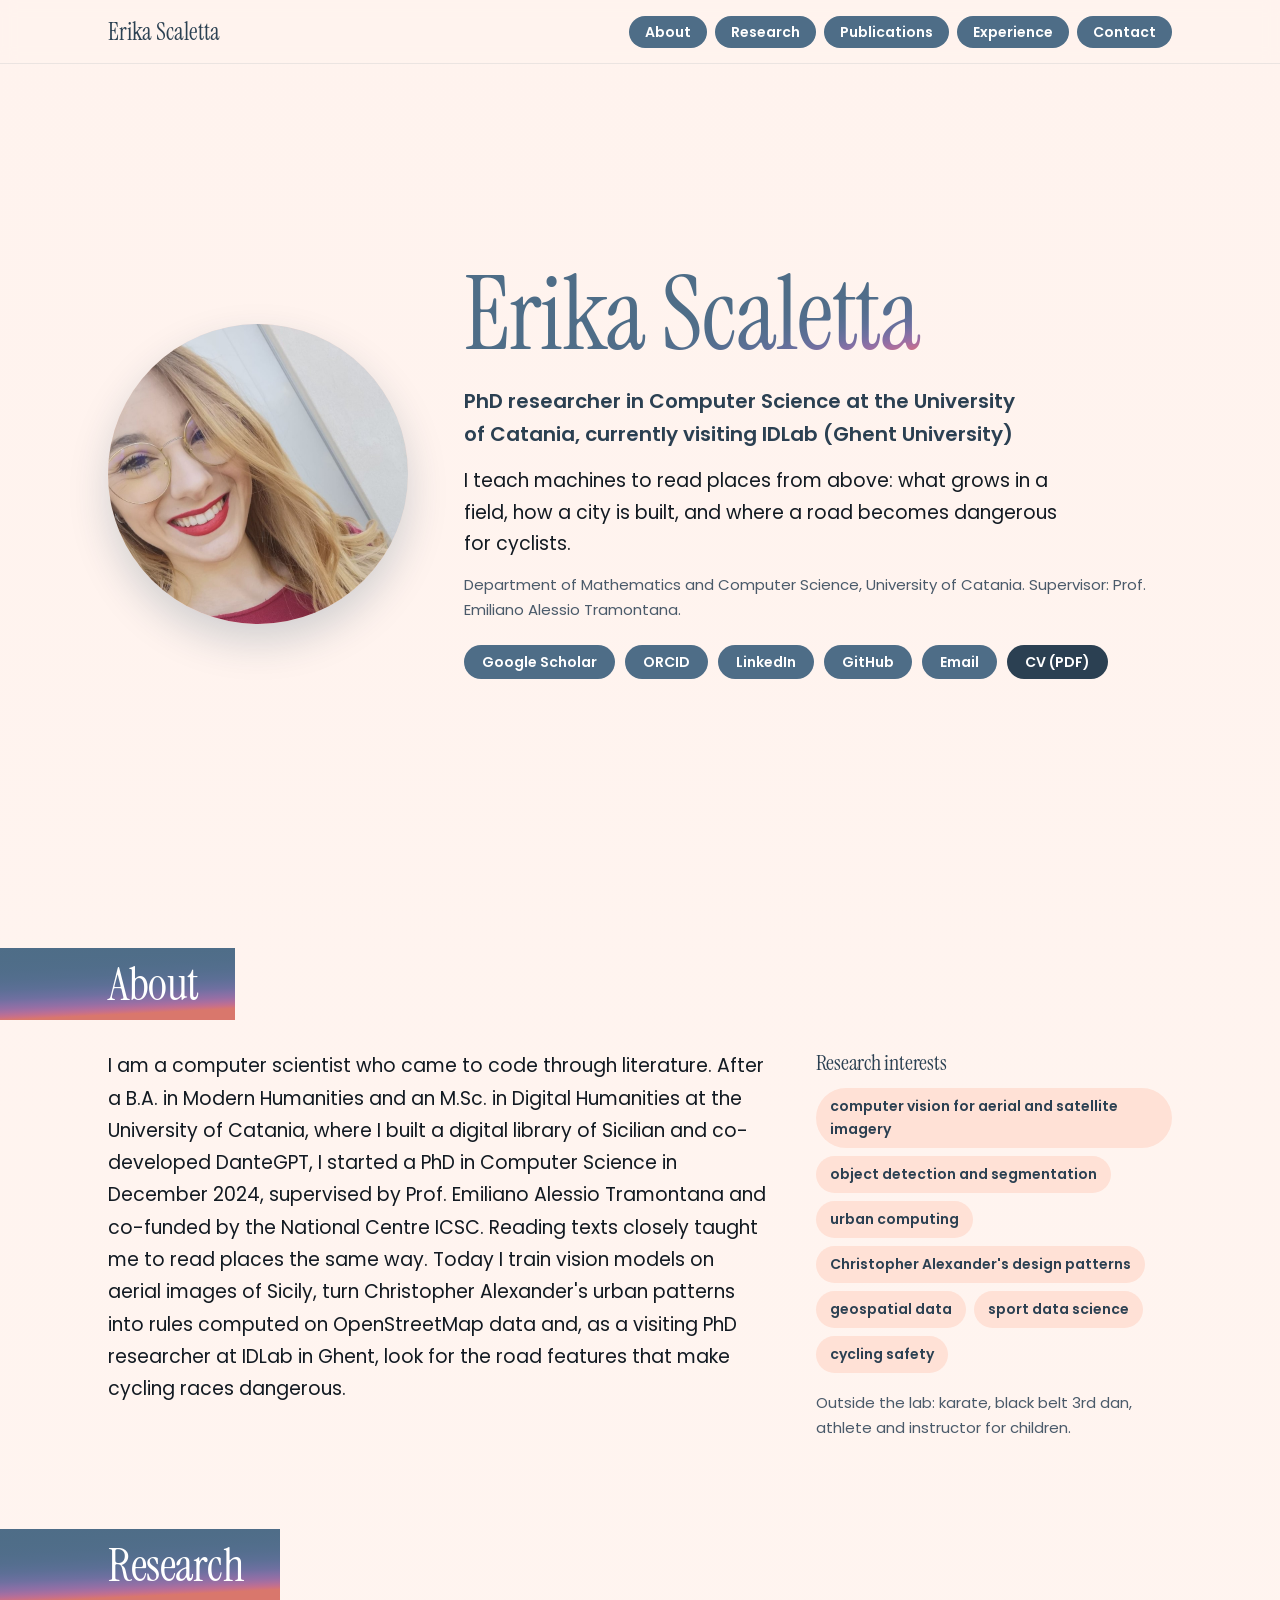
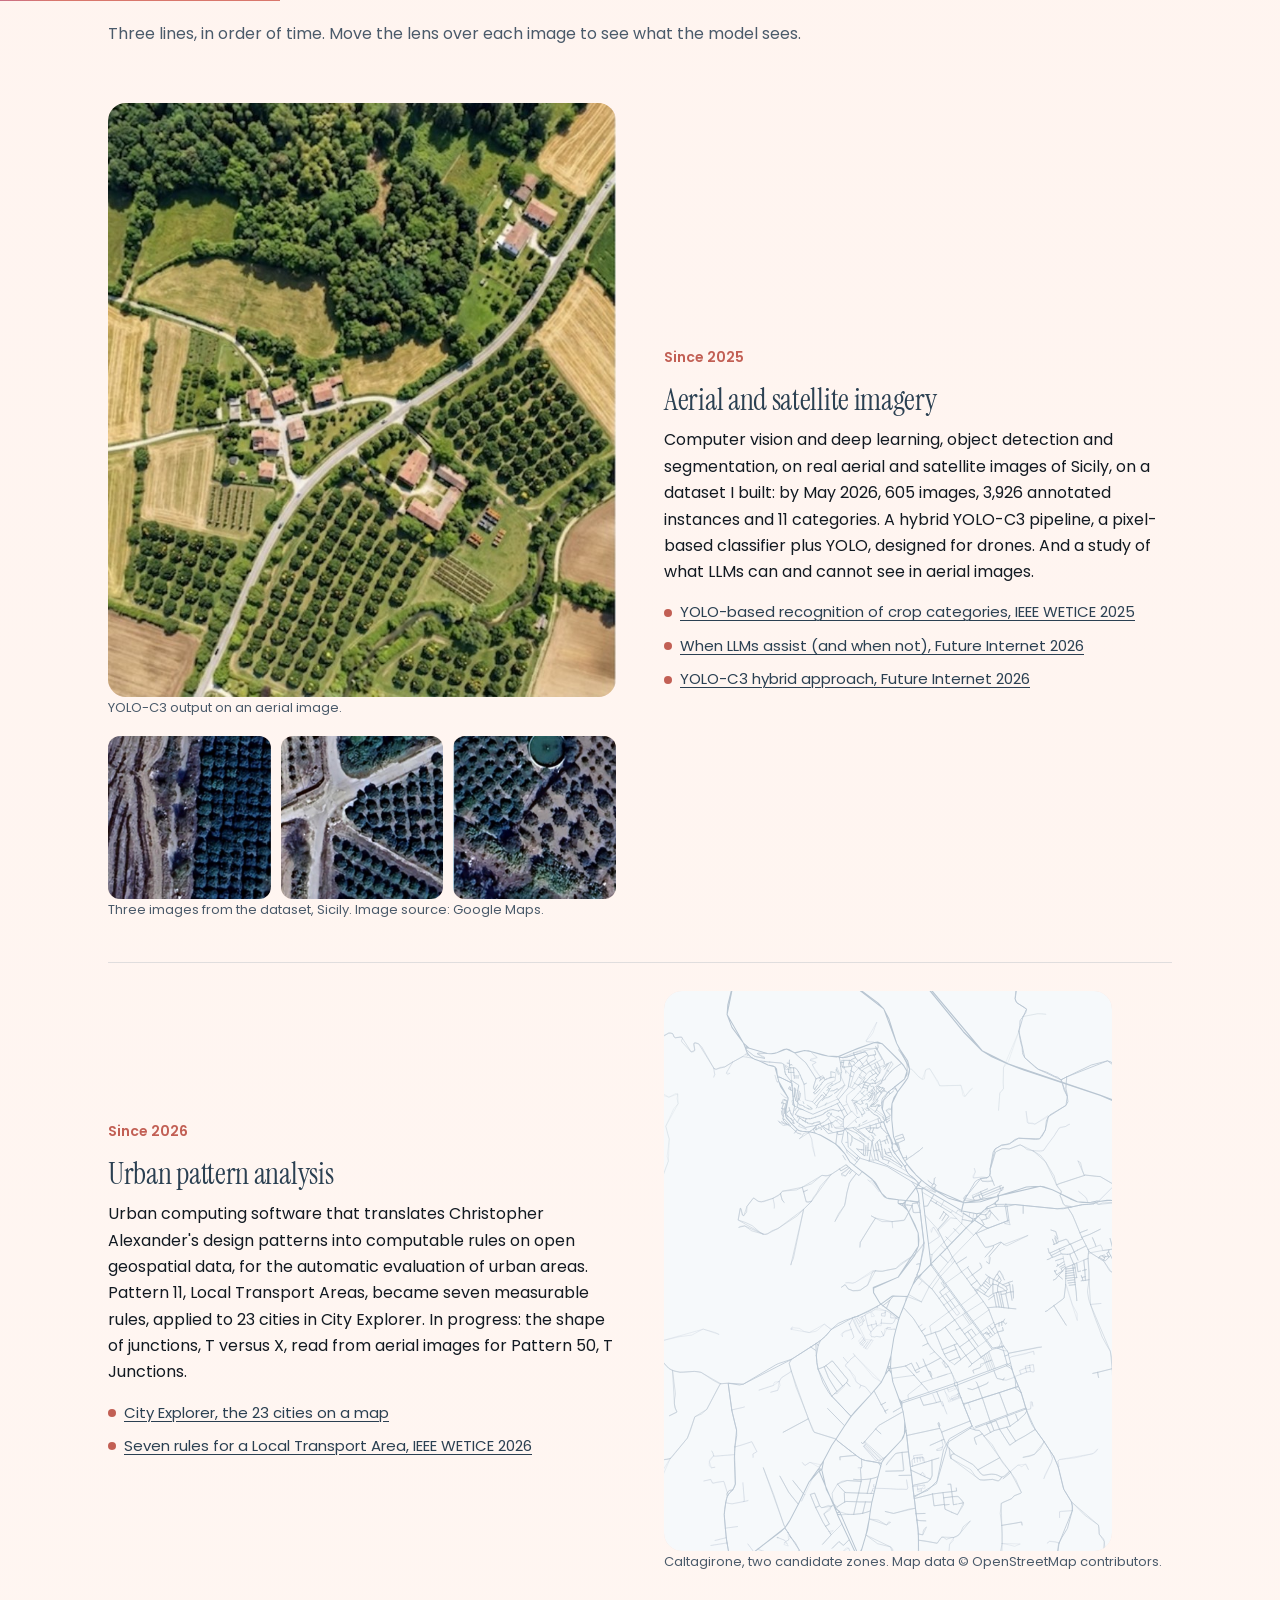
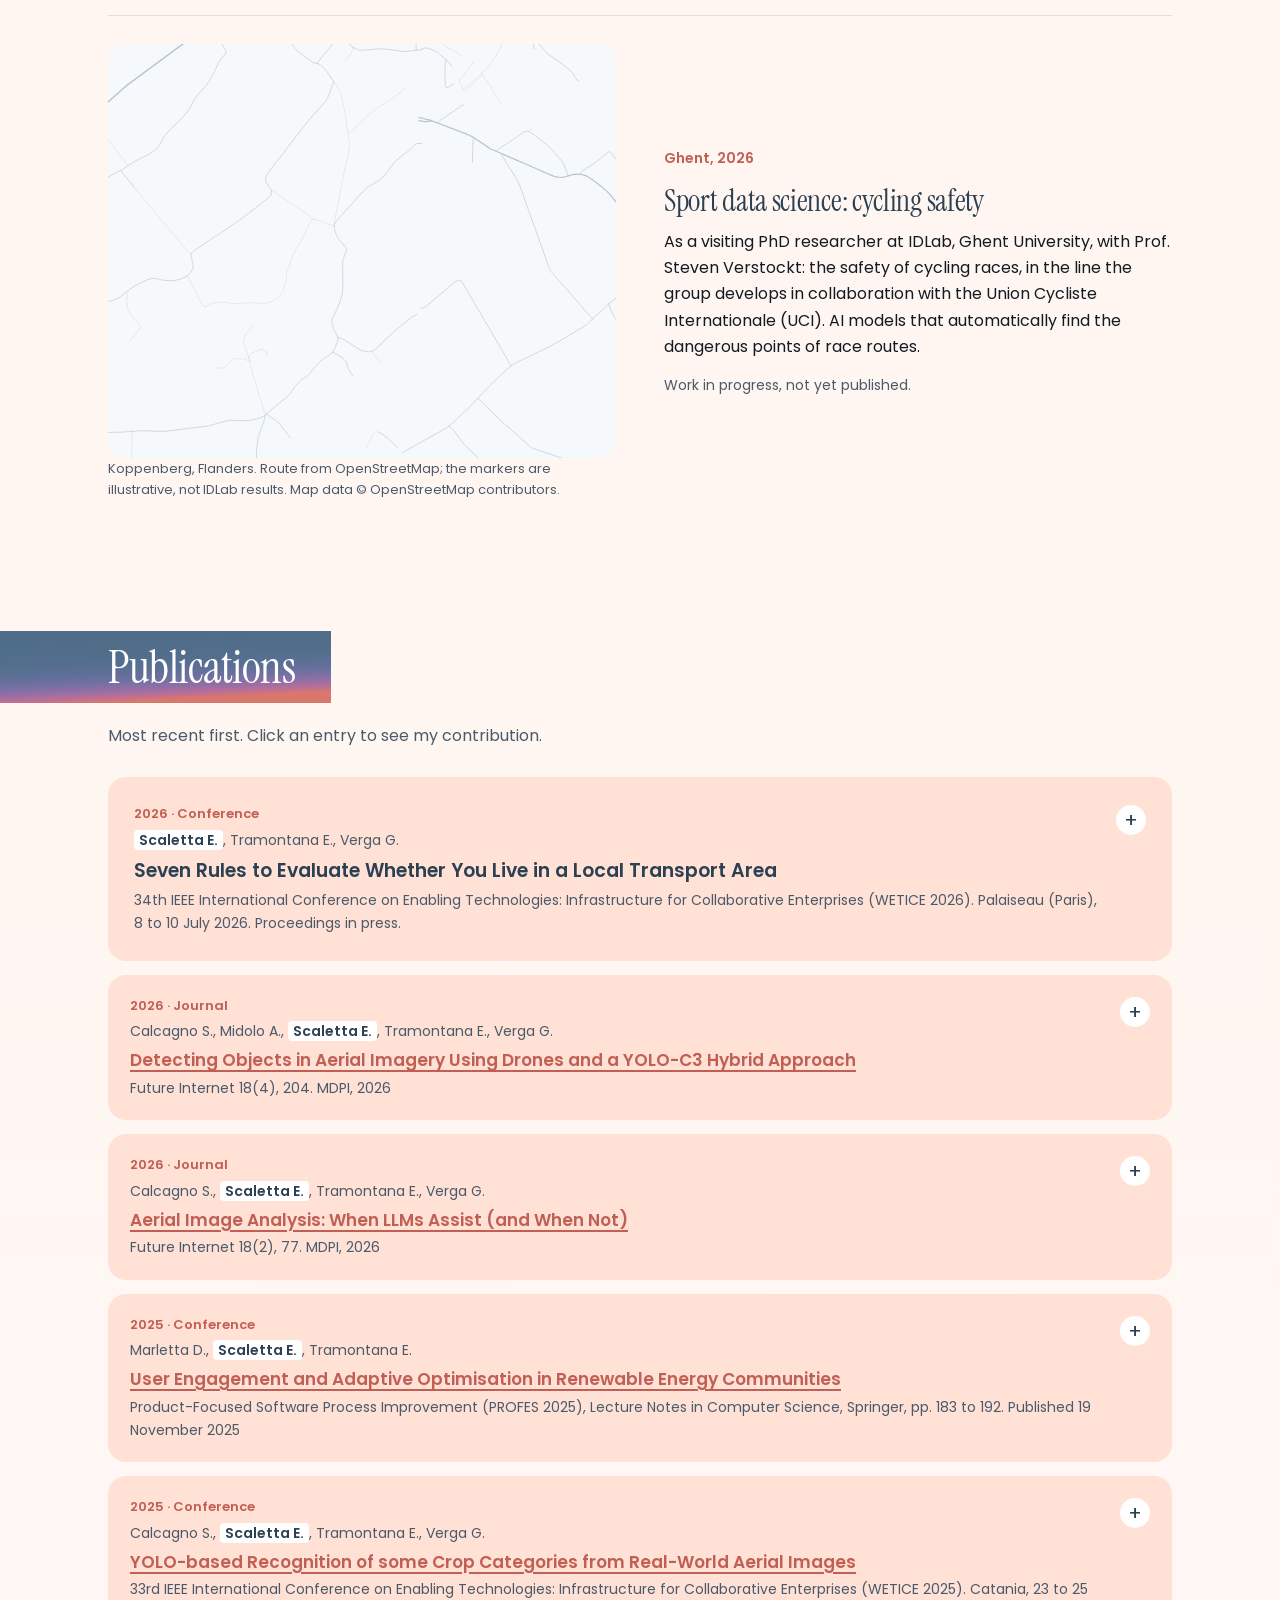
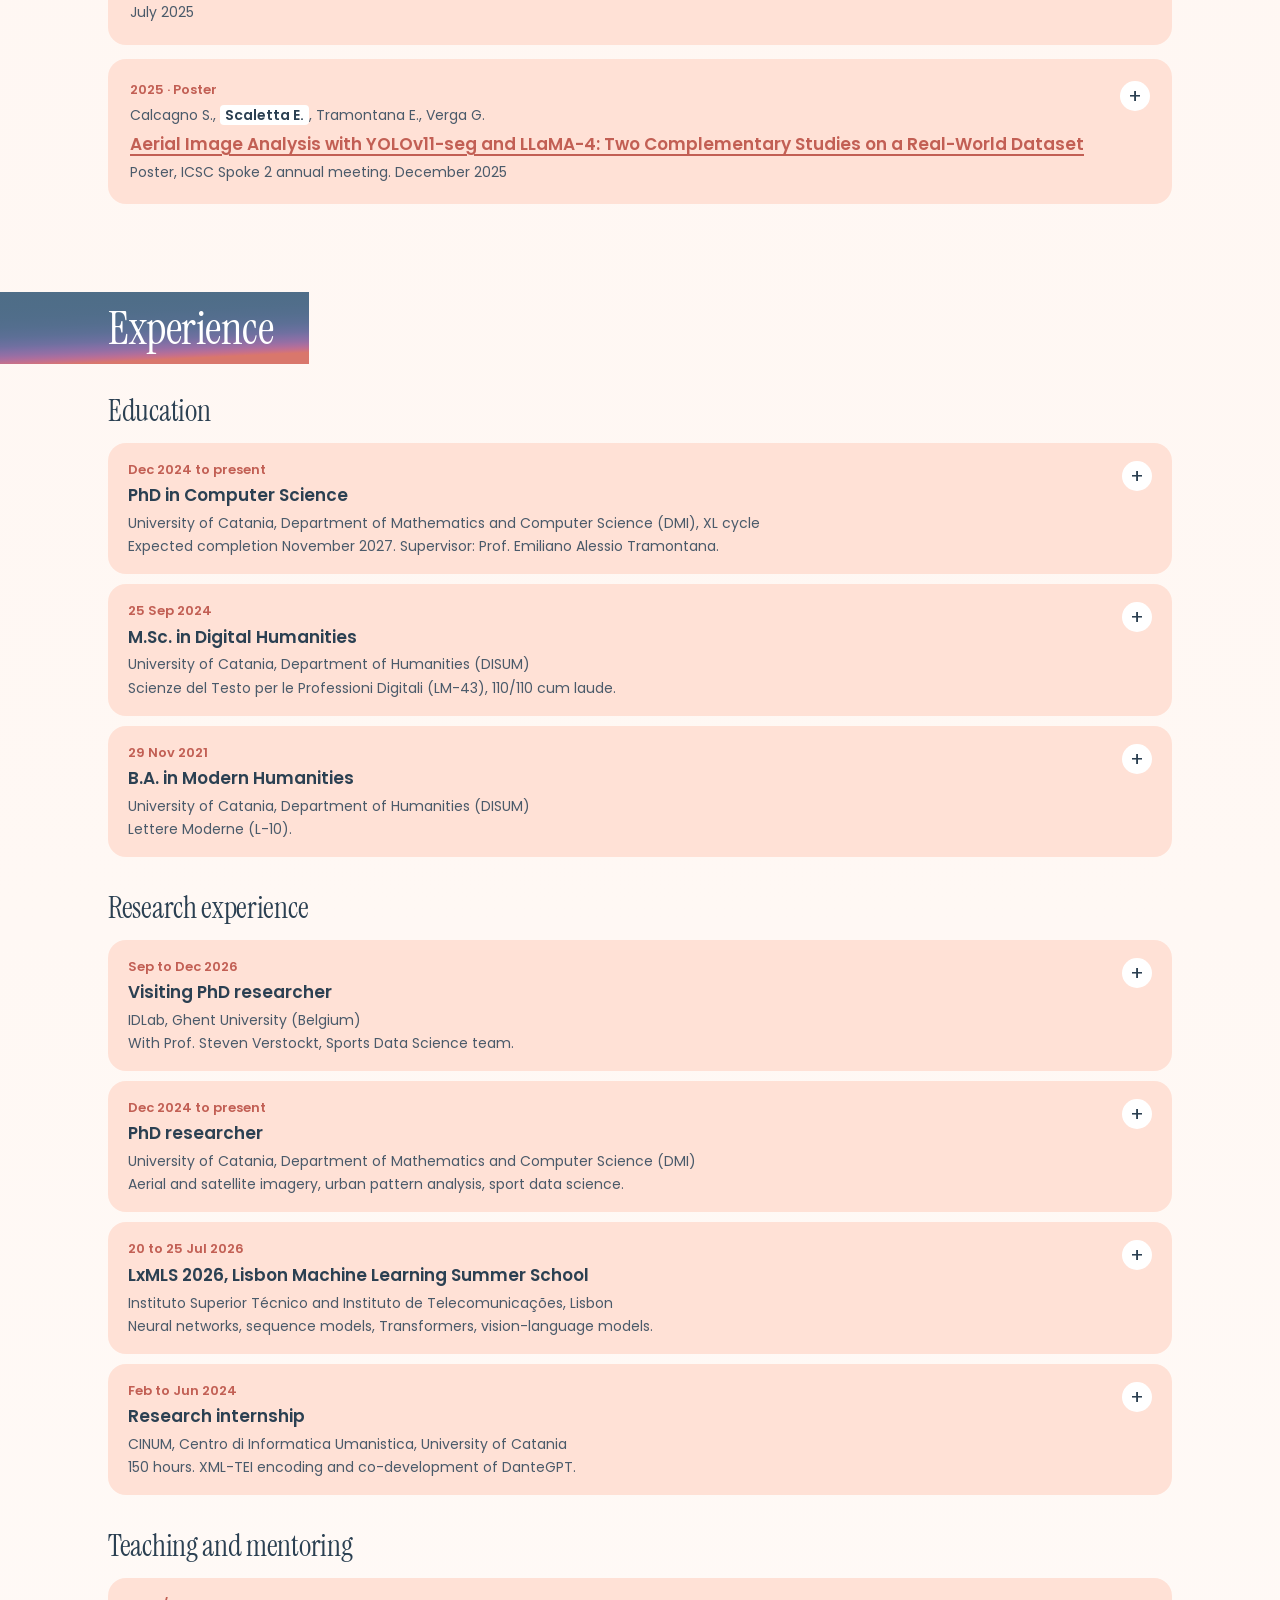
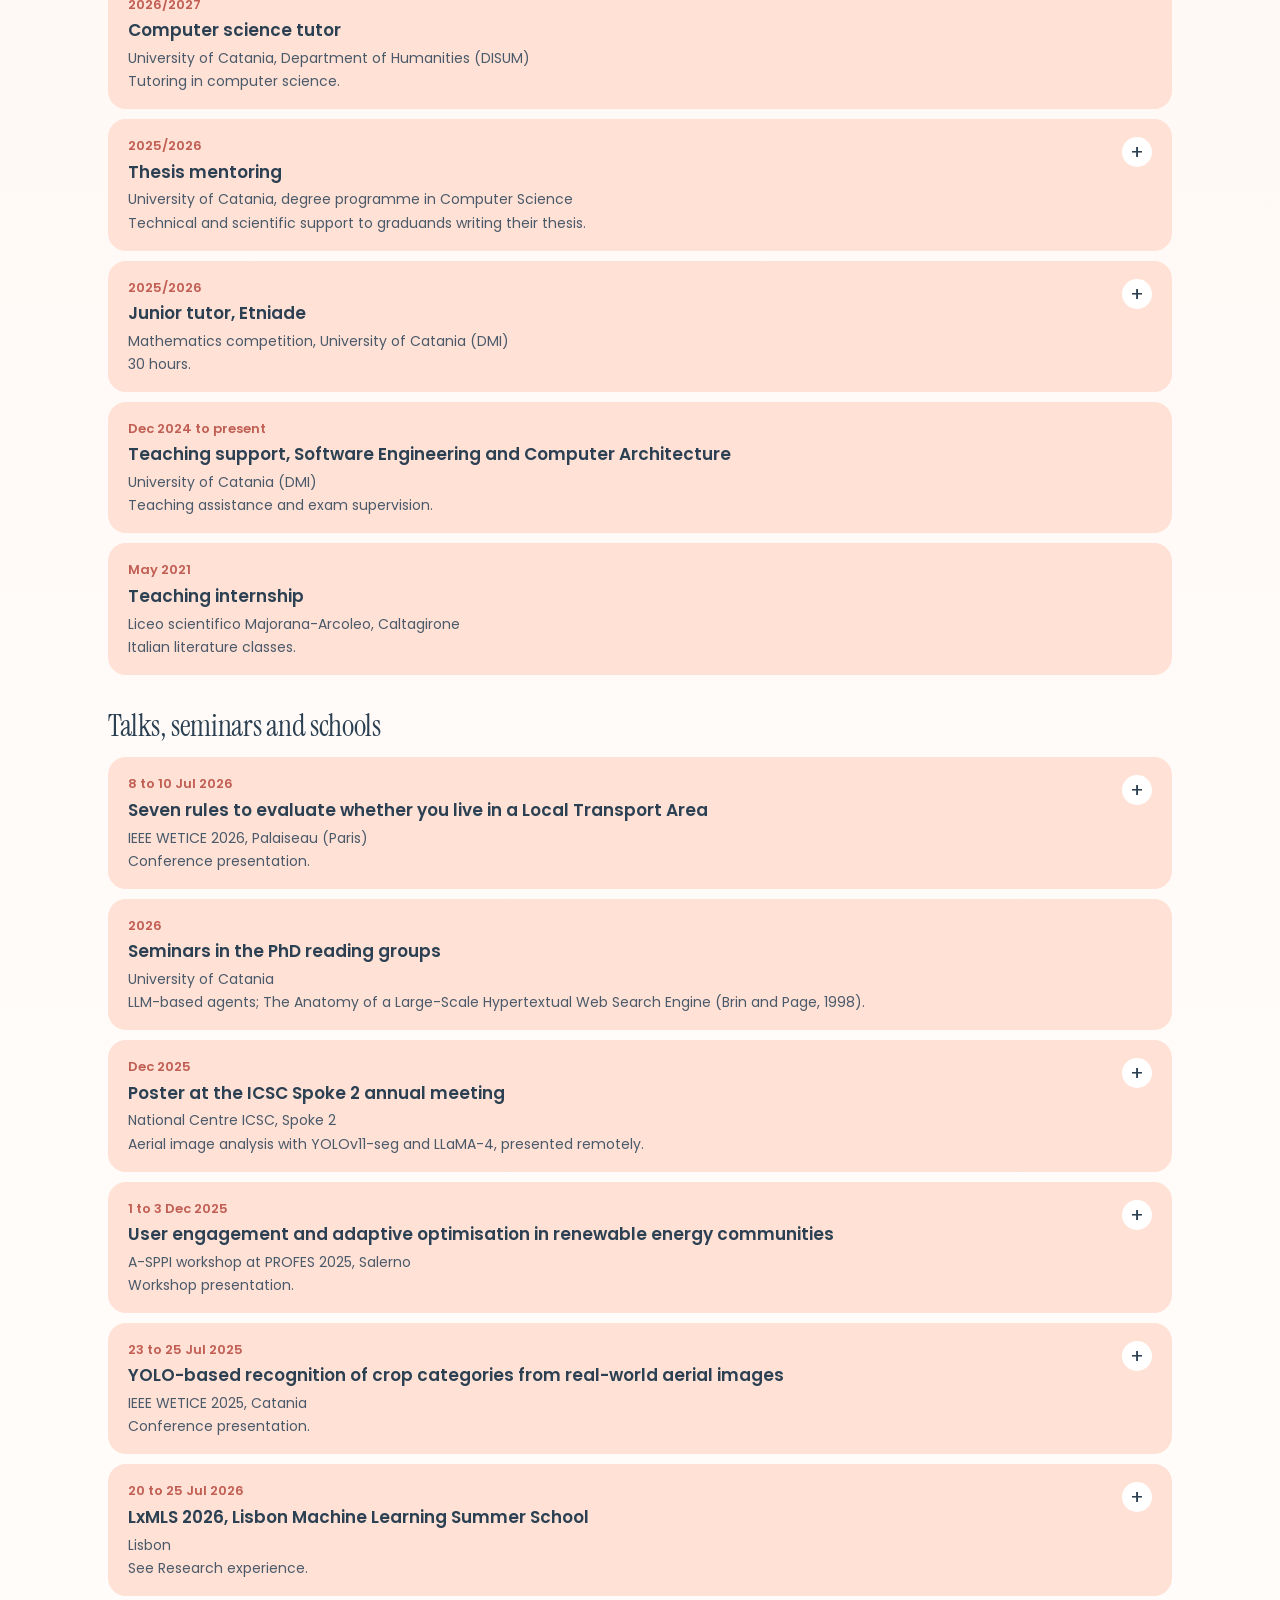
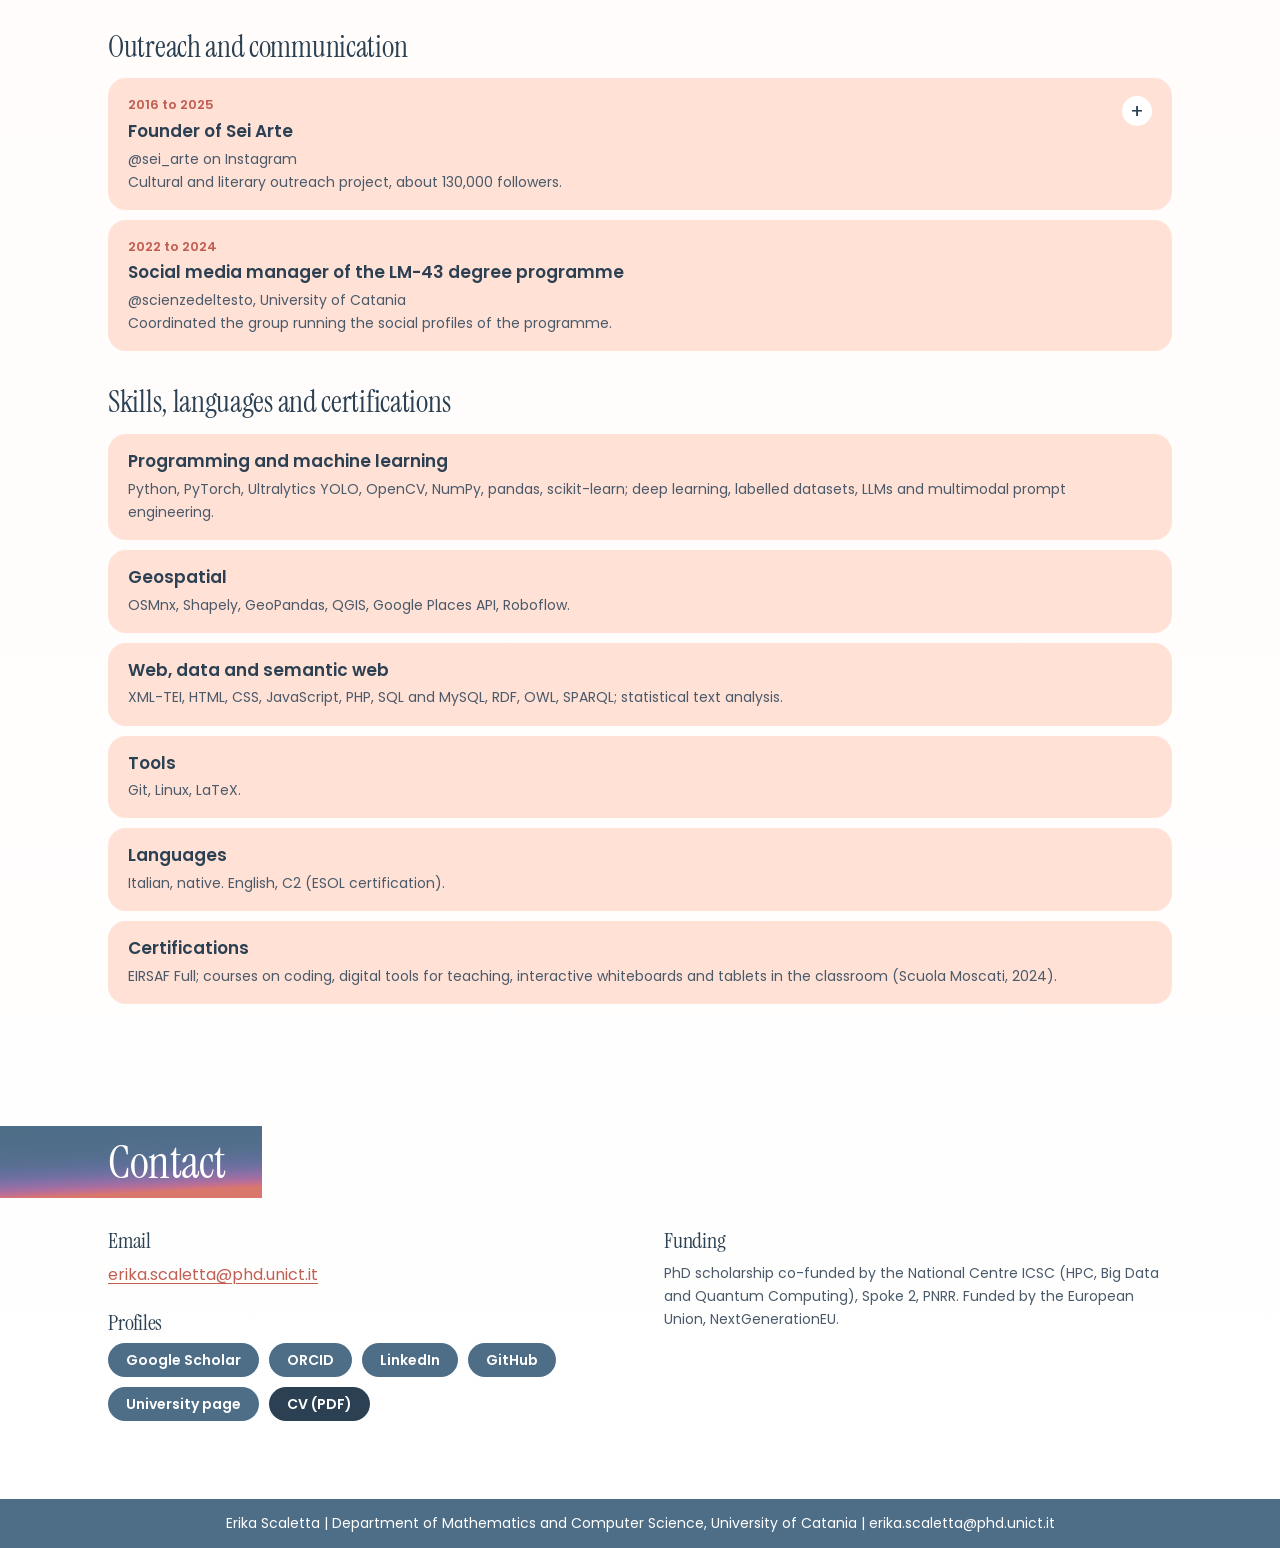
==== corallo.html @ 7a514bb5 "Three parallel versions: lupine and dynamic blue, steel and coral, mix index.html keeps the blue pal" ====
<!doctype html>
<html lang="en" class="theme-coral">
<head>
<meta charset="utf-8">
<meta name="viewport" content="width=device-width, initial-scale=1">
<title>Erika Scaletta (steel and coral)</title>
<meta name="robots" content="noindex">
<meta name="description" content="Erika Scaletta, PhD researcher in Computer Science at the University of Catania. Aerial imagery, urban pattern analysis and sport data science.">
<meta property="og:title" content="Erika Scaletta">
<meta property="og:description" content="PhD researcher in Computer Science. I teach machines to read places from above.">
<meta property="og:image" content="https://erikascalettaphd.github.io/assets/img/og.jpg">
<meta property="og:type" content="website">
<meta name="theme-color" content="#2C65B0">
<link rel="icon" href="data:image/svg+xml,%3Csvg xmlns='http://www.w3.org/2000/svg' viewBox='0 0 32 32'%3E%3Ccircle cx='16' cy='16' r='16' fill='%234F9FF5'/%3E%3Ctext x='16' y='22' text-anchor='middle' font-family='Georgia,serif' font-size='18' fill='white'%3EE%3C/text%3E%3C/svg%3E">
<link rel="preconnect" href="https://fonts.googleapis.com">
<link rel="preconnect" href="https://fonts.gstatic.com" crossorigin>
<link href="https://fonts.googleapis.com/css2?family=Instrument+Serif:ital@0;1&family=Poppins:wght@400;600&display=swap" rel="stylesheet">
<link rel="stylesheet" href="assets/css/site.css">
</head>
<body>

<a class="skip" href="#main">Skip to content</a>

<nav class="nav" aria-label="Main">
  <div class="nav-in">
    <a class="brand" href="#top">Erika Scaletta</a>
    <button class="nav-toggle" aria-expanded="false" aria-controls="nav-links" aria-label="Menu"><span></span><span></span></button>
    <ul class="nav-links" id="nav-links">
      <li><a class="pill" href="#about">About</a></li>
      <li><a class="pill" href="#research">Research</a></li>
      <li><a class="pill" href="#publications">Publications</a></li>
      <li><a class="pill" href="#experience">Experience</a></li>
      <li><a class="pill" href="#contact">Contact</a></li>
    </ul>
  </div>
</nav>

<header class="hero" id="top">
  <div class="wrap hero-grid">
    <figure class="photo"><img src="assets/img/erika.jpg" alt="Erika Scaletta" width="900" height="1199"></figure>
    <div class="hero-text">
      <h1 class="name" id="name" aria-label="Erika Scaletta">
        <svg class="name-svg" aria-hidden="true" focusable="false">
          <clipPath id="name-clip" clipPathUnits="userSpaceOnUse"><text id="name-text" x="0" y="0">Erika Scaletta</text></clipPath>
          <text id="name-measure" x="0" y="0" opacity="0">Erika Scaletta</text>
        </svg>
        <div class="name-fill"></div>
      </h1>
      <p class="role">PhD researcher in Computer Science at the University of Catania, currently visiting IDLab (Ghent University)</p>
      <p class="lede">I teach machines to read places from above: what grows in a field, how a city is built, and where a road becomes dangerous for cyclists.</p>
      <p class="affil">Department of Mathematics and Computer Science, University of Catania. Supervisor: Prof. Emiliano Alessio Tramontana.</p>
      <ul class="buttons">
        <li><a class="pill" href="https://scholar.google.com/citations?user=HHEmF8QAAAAJ">Google Scholar</a></li>
        <li><a class="pill" href="https://orcid.org/0009-0003-3692-6091">ORCID</a></li>
        <li><a class="pill" href="https://www.linkedin.com/in/erika-scaletta-21712b161/">LinkedIn</a></li>
        <li><a class="pill" href="https://github.com/erikascalettaphd">GitHub</a></li>
        <li><a class="pill" href="mailto:erika.scaletta@phd.unict.it">Email</a></li>
        <li><a class="pill pill-dark" href="cv/Erika-Scaletta-CV.pdf">CV (PDF)</a></li>
      </ul>
    </div>
  </div>
</header>

<main id="main">

<section class="section" id="about" aria-labelledby="about-title">
  <div class="wrap">
    <h2 class="band" id="about-title">About</h2>
    <div class="about-grid">
      <p class="bio">I am a computer scientist who came to code through literature. After a B.A. in Modern Humanities and an M.Sc. in Digital Humanities at the University of Catania, where I built a digital library of Sicilian and co-developed DanteGPT, I started a PhD in Computer Science in December 2024, supervised by Prof. Emiliano Alessio Tramontana and co-funded by the National Centre ICSC. Reading texts closely taught me to read places the same way. Today I train vision models on aerial images of Sicily, turn Christopher Alexander's urban patterns into rules computed on OpenStreetMap data and, as a visiting PhD researcher at IDLab in Ghent, look for the road features that make cycling races dangerous.</p>
      <div class="about-side">
        <h3>Research interests</h3>
        <ul class="tags">
          <li>computer vision for aerial and satellite imagery</li>
          <li>object detection and segmentation</li>
          <li>urban computing</li>
          <li>Christopher Alexander's design patterns</li>
          <li>geospatial data</li>
          <li>sport data science</li>
          <li>cycling safety</li>
        </ul>
        <p class="personal">Outside the lab: karate, black belt 3rd dan, athlete and instructor for children.</p>
      </div>
    </div>
  </div>
</section>

<section class="section" id="research" aria-labelledby="research-title">
  <div class="wrap">
    <h2 class="band" id="research-title">Research</h2>
    <p class="intro">Three lines, in order of time. Move the lens over each image to see what the model sees.</p>

    <article class="line">
      <div class="line-text">
        <p class="when">Since 2025</p>
        <h3>Aerial and satellite imagery</h3>
        <p>Computer vision and deep learning, object detection and segmentation, on real aerial and satellite images of Sicily, on a dataset I built: by May 2026, 605 images, 3,926 annotated instances and 11 categories. A hybrid YOLO-C3 pipeline, a pixel-based classifier plus YOLO, designed for drones. And a study of what LLMs can and cannot see in aerial images.</p>
        <ul class="papers">
          <li><a href="#pub-yolo2025">YOLO-based recognition of crop categories, IEEE WETICE 2025</a></li>
          <li><a href="#pub-llm2026">When LLMs assist (and when not), Future Internet 2026</a></li>
          <li><a href="#pub-yoloc3-2026">YOLO-C3 hybrid approach, Future Internet 2026</a></li>
        </ul>
      </div>
      <div class="line-fig">
        <div class="surface wide-aerial" tabindex="0" role="img" aria-label="Aerial image of a Sicilian countryside. Under the lens, the YOLO-C3 segmentation: roads in magenta, citrus groves in yellow, houses in blue, fields in orange." data-label="roads · citrus groves · houses · fields">
          <img class="layer base" src="assets/img/sicily-orig.jpg" alt="" width="690" height="806">
          <img class="layer reveal" src="assets/img/sicily-seg.jpg" alt="" width="690" height="806">
          <div class="ring"><span class="tag">roads · citrus groves · houses · fields</span></div>
        </div>
        <p class="caption">YOLO-C3 output on an aerial image.</p>
        <div class="trio">
          <div class="surface square" tabindex="0" role="img" aria-label="Aerial image of a field edge and an orchard in Sicily. Under the lens, the instance outlines predicted by YOLO." data-label="YOLO masks">
            <img class="layer base" src="assets/img/pair1-orig.jpg" alt="" width="475" height="473" loading="lazy">
            <img class="layer reveal" src="assets/img/pair1-seg.jpg" alt="" width="475" height="473" loading="lazy">
            <div class="ring"><span class="tag">YOLO masks</span></div>
          </div>
          <div class="surface square" tabindex="0" role="img" aria-label="Aerial image of orchards and a dirt road in Sicily. Under the lens, the instance outlines predicted by YOLO." data-label="YOLO masks">
            <img class="layer base" src="assets/img/pair2-orig.jpg" alt="" width="476" height="473" loading="lazy">
            <img class="layer reveal" src="assets/img/pair2-seg.jpg" alt="" width="476" height="473" loading="lazy">
            <div class="ring"><span class="tag">YOLO masks</span></div>
          </div>
          <div class="surface square" tabindex="0" role="img" aria-label="Aerial image of an orchard with a water tank in Sicily. Under the lens, the instance outlines predicted by YOLO." data-label="YOLO masks">
            <img class="layer base" src="assets/img/pair3-orig.jpg" alt="" width="475" height="473" loading="lazy">
            <img class="layer reveal" src="assets/img/pair3-seg.jpg" alt="" width="475" height="473" loading="lazy">
            <div class="ring"><span class="tag">YOLO masks</span></div>
          </div>
        </div>
        <p class="caption">Three images from the dataset, Sicily. Image source: Google Maps.</p>
      </div>
    </article>

    <article class="line">
      <div class="line-text">
        <p class="when">Since 2026</p>
        <h3>Urban pattern analysis</h3>
        <p>Urban computing software that translates Christopher Alexander's design patterns into computable rules on open geospatial data, for the automatic evaluation of urban areas. Pattern 11, Local Transport Areas, became seven measurable rules, applied to 23 cities in City Explorer. In progress: the shape of junctions, T versus X, read from aerial images for Pattern 50, T Junctions.</p>
        <ul class="papers">
          <li><a href="https://erikascalettaphd.github.io/design_pattern_map/">City Explorer, the 23 cities on a map</a></li>
          <li><a href="#pub-lta2026">Seven rules for a Local Transport Area, IEEE WETICE 2026</a></li>
        </ul>
      </div>
      <div class="line-fig">
        <div class="surface map tall" data-map="rules" tabindex="0" role="img" aria-label="Street map of Caltagirone. Under the lens, the two candidate Local Transport Areas and the seven rules each one passes or fails." data-label="Local Transport Areas">
          <img class="layer base" src="assets/img/caltagirone-roads.svg" alt="" width="800" height="1155">
          <svg class="layer reveal ov" viewBox="0 0 800 1155" preserveAspectRatio="xMidYMid slice" aria-hidden="true"></svg>
          <div class="ring"><span class="tag">Local Transport Areas</span></div>
        </div>
        <p class="caption">Caltagirone, two candidate zones. Map data © OpenStreetMap contributors.</p>
      </div>
    </article>

    <article class="line">
      <div class="line-text">
        <p class="when">Ghent, 2026</p>
        <h3>Sport data science: cycling safety</h3>
        <p>As a visiting PhD researcher at IDLab, Ghent University, with Prof. Steven Verstockt: the safety of cycling races, in the line the group develops in collaboration with the Union Cycliste Internationale (UCI). AI models that automatically find the dangerous points of race routes.</p>
        <p class="wip">Work in progress, not yet published.</p>
      </div>
      <div class="line-fig">
        <div class="surface route wide" data-route="markers" tabindex="0" role="img" aria-label="Road map around the Koppenberg climb in Flanders. Under the lens, the race route and illustrative critical points." data-label="race route · critical points">
          <img class="layer base" src="assets/img/flanders-roads.svg" alt="" width="800" height="652">
          <svg class="layer reveal ov" viewBox="0 0 800 652" preserveAspectRatio="xMidYMid slice" aria-hidden="true"></svg>
          <div class="ring"><span class="tag">race route · critical points</span></div>
        </div>
        <p class="caption">Koppenberg, Flanders. Route from OpenStreetMap; the markers are illustrative, not IDLab results. Map data © OpenStreetMap contributors.</p>
      </div>
    </article>
  </div>
</section>

<section class="section" id="publications" aria-labelledby="pub-title">
  <div class="wrap">
    <h2 class="band" id="pub-title">Publications</h2>
    <p class="intro">Most recent first. Click an entry to see my contribution.</p>
    <ol class="cards" id="pub-list"></ol>
  </div>
</section>

<section class="section" id="experience" aria-labelledby="exp-title">
  <div class="wrap">
    <h2 class="band" id="exp-title">Experience</h2>
    <div id="exp-list"></div>
  </div>
</section>

</main>

<section class="section" id="contact" aria-labelledby="contact-title">
  <div class="wrap">
    <h2 class="band" id="contact-title">Contact</h2>
    <div class="contact-grid">
      <div>
        <h3>Email</h3>
        <p><a href="mailto:erika.scaletta@phd.unict.it">erika.scaletta@phd.unict.it</a></p>
        <h3>Profiles</h3>
        <ul class="buttons">
          <li><a class="pill" href="https://scholar.google.com/citations?user=HHEmF8QAAAAJ">Google Scholar</a></li>
          <li><a class="pill" href="https://orcid.org/0009-0003-3692-6091">ORCID</a></li>
          <li><a class="pill" href="https://www.linkedin.com/in/erika-scaletta-21712b161/">LinkedIn</a></li>
          <li><a class="pill" href="https://github.com/erikascalettaphd">GitHub</a></li>
          <li><a class="pill" href="https://web.dmi.unict.it/dottorandi/erika.scaletta">University page</a></li>
          <li><a class="pill pill-dark" href="cv/Erika-Scaletta-CV.pdf">CV (PDF)</a></li>
        </ul>
      </div>
      <div class="small">
        <h3>Funding</h3>
        <p>PhD scholarship co-funded by the National Centre ICSC (HPC, Big Data and Quantum Computing), Spoke 2, PNRR. Funded by the European Union, NextGenerationEU.</p>
      </div>
    </div>
  </div>
</section>

<footer class="bar">Erika Scaletta | Department of Mathematics and Computer Science, University of Catania | erika.scaletta@phd.unict.it</footer>

<script src="assets/data/caltagirone-lta.js"></script>
<script src="assets/data/flanders-route.js"></script>
<script src="assets/data/publications.js"></script>
<script src="assets/data/experience.js"></script>
<script src="assets/js/site.js"></script>
</body>
</html>
---- assets/css/site.css ----
/* Erika Scaletta, personal site. The slides translated into a web page:
   Instrument Serif for titles and the name, Poppins for everything else; the exact colours of the slides. */

:root{
  --bg:#EBF5FE;
  --night:#063050;
  --band:#2C65B0;
  --band-2:#2B59C3;
  --sky:#4F9FF5;
  --box:#D2E4F7;
  --ink:#121a22;
  --muted:#4a5a6a;
  --white:#ffffff;
  --lens:170px;
  --nav-h:64px;
  --ease:cubic-bezier(.2,.7,.2,1);
  /* the gradient of the name and of the navigation pills: the transition point moves while scrolling */
  --p:84%;
  --g-dark:#4E5F96;
  --g-light:#2E8BD1;
  --nav-bg:rgba(235,245,254,.9);
  --shadow:rgba(44,101,176,.28);
  --shadow-soft:rgba(44,101,176,.16);
  --bg-mid:#F3F9FE;
  --grad:linear-gradient(to right bottom,var(--g-dark) 0%,var(--p),var(--g-light) 92%,var(--g-light) 100%);
  --grad:linear-gradient(to right bottom in oklch,var(--g-dark) 0%,var(--p),var(--g-light) 92%,var(--g-light) 100%);
}
*{box-sizing:border-box}
html{scroll-behavior:smooth;scroll-padding-top:calc(var(--nav-h) + 16px);background:#fff}
body{margin:0;min-height:100vh;background:linear-gradient(180deg,var(--bg) 0%,var(--bg-mid) 60%,#FFFFFF 100%);color:var(--ink);font-family:"Poppins",system-ui,sans-serif;font-weight:400;font-size:16px;line-height:1.65;overflow-x:hidden;-webkit-font-smoothing:antialiased}
img{max-width:100%}
a{color:var(--band-2);text-decoration:underline;text-decoration-thickness:1px;text-underline-offset:3px;transition:color .15s,text-decoration-thickness .15s}
a:hover{color:var(--night);text-decoration-thickness:2px}
:focus-visible{outline:3px solid var(--night);outline-offset:3px;border-radius:4px}
.wrap{max-width:1120px;margin:0 auto;padding:0 28px}
.small{font-size:14px;color:var(--muted)}
.skip{position:absolute;left:-999px;top:8px;background:var(--night);color:#fff;padding:8px 14px;font-weight:600;z-index:100;border-radius:999px}
.skip:focus{left:12px}

h1,h2,h3{font-family:"Instrument Serif",Georgia,serif;font-weight:400;letter-spacing:-.01em;margin:0}
h2{font-size:clamp(34px,4.2vw,46px);line-height:1.05}
h3{font-size:clamp(24px,2.6vw,30px);line-height:1.15;color:var(--night);margin:0 0 10px}
p{margin:0 0 12px}

/* ---- the pill of the slide titles ---- */
.pill{display:inline-flex;align-items:center;background:var(--sky);color:#fff;font-weight:600;font-size:14px;line-height:1;padding:10px 18px;border-radius:999px;text-decoration:none;border:0;font-family:inherit;cursor:pointer;transition:background .15s,transform .15s var(--ease),box-shadow .15s}
.pill:hover,.pill:focus-visible{background:var(--band);color:#fff;transform:translateY(-2px);box-shadow:0 6px 16px var(--shadow)}
.pill.is-on{background:var(--band-2)}
.pill-dark{background:var(--night)}
.pill-dark:hover,.pill-dark:focus-visible{background:var(--band-2)}

/* ---- the blue band of the slides: section headings ---- */
.band{position:relative;display:inline-block;color:#fff;padding:12px 36px 12px 0;margin:0 0 30px;z-index:0}
.band::before{content:"";position:absolute;top:0;bottom:0;right:0;left:-100vw;background:var(--grad);z-index:-1}

/* ---- navigation ---- */
.nav{position:fixed;top:0;left:0;right:0;height:var(--nav-h);z-index:80;background:var(--nav-bg);backdrop-filter:blur(8px);-webkit-backdrop-filter:blur(8px);border-bottom:1px solid rgba(6,48,80,.08)}
.nav-in{max-width:1120px;margin:0 auto;padding:0 28px;height:100%;display:flex;align-items:center;justify-content:space-between;gap:20px}
.brand{font-family:"Instrument Serif",Georgia,serif;font-size:24px;color:var(--night);text-decoration:none}
.brand:hover{color:var(--band-2)}
.nav-links{list-style:none;margin:0;padding:0;display:flex;align-items:center;gap:8px}
.nav-links .pill{padding:9px 16px}
.nav-links .pill.current{background:var(--band-2)}
.nav-toggle{display:none;width:44px;height:44px;border:0;background:transparent;border-radius:999px;position:relative;cursor:pointer}
.nav-toggle span{position:absolute;left:12px;right:12px;height:2px;background:var(--night);transition:transform .2s,top .2s}
.nav-toggle span:first-child{top:17px}.nav-toggle span:last-child{top:25px}
.nav-toggle[aria-expanded="true"] span:first-child{top:21px;transform:rotate(45deg)}
.nav-toggle[aria-expanded="true"] span:last-child{top:21px;transform:rotate(-45deg)}

/* ---- opening ---- */
.hero{min-height:100vh;display:flex;align-items:center;padding:calc(var(--nav-h) + 24px) 0 40px}
.hero-grid{display:grid;grid-template-columns:300px 1fr;gap:56px;align-items:center;width:100%}
.photo{margin:0;width:300px;height:300px;border-radius:50%;overflow:hidden;background:var(--box);box-shadow:0 18px 40px rgba(6,48,80,.18)}
.photo img{width:100%;height:100%;object-fit:cover;object-position:35% 22%;display:block}
h1{font-size:clamp(54px,8vw,104px);line-height:.95;margin:0 0 18px}
.name{position:relative;display:block;font-family:"Instrument Serif",Georgia,serif;font-weight:400;letter-spacing:-.01em;height:1em;width:100%}
.name-svg{position:absolute;left:0;top:0;width:0;height:0;overflow:visible;font:inherit}
.name-svg text{font-family:"Instrument Serif",Georgia,serif;font-weight:400;letter-spacing:-.01em}
.name-fill{position:absolute;left:0;top:0;width:100%;height:100%;clip-path:url(#name-clip);background:var(--grad)}
.role{font-size:clamp(17px,1.6vw,20px);font-weight:600;color:var(--night);margin:0 0 14px;max-width:44ch}
.lede{font-size:clamp(17px,1.5vw,19px);color:var(--ink);max-width:52ch;margin:0 0 14px}
.affil{font-size:15px;color:var(--muted);margin:0 0 22px}
.buttons{display:flex;flex-wrap:wrap;gap:10px;margin:0;padding:0;list-style:none}

/* ---- sections ---- */
.section{padding:48px 0 40px}
.intro{color:var(--muted);margin:-10px 0 28px}

/* about */
.about-grid{display:grid;grid-template-columns:1.3fr .7fr;gap:48px;align-items:start}
.bio{font-size:clamp(17px,1.5vw,19px);line-height:1.7;margin:0}
.about-side h3{font-size:22px;margin-bottom:12px}
.tags{list-style:none;margin:0 0 18px;padding:0;display:flex;flex-wrap:wrap;gap:8px}
.tags li{background:var(--box);color:var(--night);font-size:14px;font-weight:600;padding:7px 14px;border-radius:999px}
.personal{font-size:15px;color:var(--muted);margin:0}

/* research */
.line{display:grid;grid-template-columns:1fr 1fr;gap:48px;align-items:center;padding:28px 0}
.line + .line{border-top:1px solid rgba(6,48,80,.12)}
.line:nth-child(odd) .line-fig{order:-1}
.when{font-size:14px;font-weight:600;color:var(--band-2);margin:0 0 8px}
.line p{margin:0 0 14px}
.wip{font-size:14px;color:var(--muted)}
.papers{list-style:none;margin:0;padding:0;display:grid;gap:8px;font-size:15px}
.papers a{display:inline-flex;align-items:center;gap:8px;color:var(--night)}
.papers a::before{content:"";width:8px;height:8px;border-radius:50%;background:var(--sky);flex:none;transition:transform .15s var(--ease)}
.papers a:hover::before{transform:scale(1.4);background:var(--band-2)}
.caption{font-size:13px;color:var(--muted);margin:10px 0 0}

/* the lens: base layer + revealed layer, perfectly aligned */
.surface{position:relative;overflow:hidden;background:var(--box);border-radius:18px;touch-action:pan-y;user-select:none;-webkit-user-select:none}
.surface > .layer{position:absolute;inset:0;width:100%;height:100%;display:block;object-fit:cover}
.surface > .reveal{clip-path:circle(0px at 50% 50%)}
.surface svg.layer{width:100%;height:100%}
.surface .ring{position:absolute;left:50%;top:50%;width:var(--lens);height:var(--lens);border-radius:50%;border:2px solid #fff;box-shadow:0 0 0 1px rgba(6,48,80,.5),0 10px 30px rgba(6,48,80,.25);transform:translate(-50%,-50%);pointer-events:none;opacity:0;transition:opacity .15s}
.surface .ring .tag{position:absolute;left:50%;top:100%;transform:translate(-50%,10px);white-space:nowrap;font-size:12px;font-weight:600;color:#fff;background:var(--night);padding:5px 11px;border-radius:999px}
.surface.active .ring{opacity:1}
@media (hover:hover) and (pointer:fine){.surface{cursor:none}}
.surface.square{aspect-ratio:1/1}
.surface.wide-aerial{aspect-ratio:690/806}
.trio{display:grid;grid-template-columns:repeat(3,1fr);gap:10px;margin-top:18px}
.trio .surface{--lens:110px;border-radius:12px}
.surface.tall{aspect-ratio:4/5;max-height:560px}
.surface.wide{aspect-ratio:800/652}
.ov text{font-family:"Poppins",sans-serif}

/* publications and experience: the light blue boxes of the slides */
.cards{list-style:none;margin:0;padding:0;display:grid;gap:14px}
.card{background:var(--box);border-radius:18px;transition:box-shadow .2s,transform .2s var(--ease)}
.card:hover{box-shadow:0 10px 28px var(--shadow-soft)}
.card.hide{display:none}
.card.target{box-shadow:0 0 0 3px var(--band-2)}
.card-head{display:grid;grid-template-columns:1fr auto;gap:16px;align-items:start;padding:20px 22px;cursor:pointer;border-radius:18px}
.card-head.static{cursor:default}
.card-head:hover .plus{background:var(--band-2);color:#fff}
.card .meta{font-size:13px;font-weight:600;color:var(--band-2);margin:0 0 4px}
.card .title{font-weight:600;font-size:17px;line-height:1.4;color:var(--night);margin:0 0 4px}
.card .title a{color:var(--band-2);text-decoration:underline;text-decoration-thickness:2px;text-underline-offset:4px}
.card .title a:hover{color:var(--night)}
.card .sub{font-size:14px;color:var(--muted);margin:0}
.card .authors{font-size:14px;color:var(--muted);margin:0 0 6px}
.card .authors .me{color:var(--night);font-weight:600;background:#fff;padding:0 5px;border-radius:4px}
.plus{width:30px;height:30px;border-radius:50%;border:0;padding:0;background:#fff;color:var(--night);display:grid;place-items:center;font-family:inherit;font-size:20px;line-height:1;cursor:pointer;transition:transform .25s var(--ease),background .15s,color .15s;flex:none;margin-top:2px}
.card.open .plus{transform:rotate(45deg);background:var(--night);color:#fff}
.card .body{display:grid;grid-template-rows:0fr;transition:grid-template-rows .35s var(--ease)}
.card.open .body{grid-template-rows:1fr}
.card .body > div{overflow:hidden}
.card .body-in{padding:0 22px 22px;font-size:15px}
.card .body-in p{margin:0 0 10px}
.card .row{display:flex;flex-wrap:wrap;gap:8px;margin:8px 0 12px}
.card .row .pill{font-size:13px;padding:8px 14px}
.btn{display:inline-flex;align-items:center;font-family:inherit;font-weight:600;font-size:13px;color:var(--night);background:#fff;border:2px solid var(--night);border-radius:999px;padding:7px 14px;cursor:pointer;transition:background .15s,color .15s,transform .15s var(--ease)}
.btn:hover,.btn:focus-visible{background:var(--night);color:#fff;transform:translateY(-2px)}
.btn.done{border-color:var(--band-2);background:var(--band-2);color:#fff}
.card pre{margin:8px 0 0;padding:14px;background:#fff;border-radius:12px;font-size:12px;line-height:1.5;overflow:auto;color:var(--ink)}
.card figure{margin:0 0 12px;border-radius:12px;overflow:hidden;max-width:420px}
.card figure img{display:block;width:100%;height:auto}
/* the featured publication, larger */
.card.featured .card-head{padding:26px 26px}
.card.featured .title{font-size:19px}
.card.featured .body-in{padding:0 26px 26px}
.card.featured .body-in .feat{display:grid;grid-template-columns:1fr 1fr;gap:24px;align-items:start}
.card.featured .body-in .feat > *{min-width:0}
.card.featured figure{max-width:none}

/* experience */
.exp-section{margin:0 0 34px}
.exp-section h3{margin-bottom:14px}
.exp-section .cards{gap:10px}
.exp-section .card-head{padding:16px 20px}
.exp-section .card.static:hover{box-shadow:none}

/* contact */
#contact{padding-bottom:56px}
.contact-grid{display:grid;grid-template-columns:1fr 1fr;gap:48px}
.contact-grid h3{font-size:22px;margin:0 0 8px}
.contact-grid h3 + p,.contact-grid .buttons{margin-bottom:22px}
.contact-grid p{margin:0 0 6px}

/* ---- the blue bar at the bottom of the slides: the footer ---- */
.bar{background:var(--band);color:#fff;text-align:center;font-size:14px;padding:14px 16px;line-height:1.5}

/* ---- responsive ---- */
@media (max-width:900px){
  .wrap,.nav-in{padding:0 16px}
  .nav-toggle{display:block}
  .nav-links{position:absolute;left:0;right:0;top:var(--nav-h);flex-direction:column;align-items:stretch;gap:6px;padding:12px 16px 16px;background:var(--nav-bg);border-bottom:1px solid rgba(6,48,80,.08);display:none}
  .nav-links.open{display:flex}
  .nav-links .pill{justify-content:center}
  .hero{min-height:auto;padding-top:calc(var(--nav-h) + 32px)}
  .hero-grid{grid-template-columns:1fr;gap:24px}
  .photo{width:200px;height:200px}
  .about-grid,.line,.contact-grid,.card.featured .body-in .feat{grid-template-columns:1fr;gap:24px}
  .line:nth-child(odd) .line-fig{order:0}
  .surface.tall{max-height:none}
  .band{padding-right:24px}
}
@media (prefers-reduced-motion:reduce){
  html{scroll-behavior:auto}
  *,*::before,*::after{transition:none!important;animation:none!important}
}

/* ---- parallel versions, for comparison ---- */
/* steel and coral everywhere */
html.theme-coral{
  --bg:#FFF3EE;--bg-mid:#FFF8F4;--nav-bg:rgba(255,243,238,.92);
  --night:#2B4052;--band:#4E6D87;--band-2:#C25F54;--sky:#4E6D87;--box:#FFE1D6;
  --shadow:rgba(78,109,135,.28);--shadow-soft:rgba(78,109,135,.16);
  --g-dark:#4E6D87;--g-light:#D9776C;
}
html.theme-coral .pill:hover,html.theme-coral .pill:focus-visible{background:var(--band-2)}
html.theme-coral .pill.is-on,html.theme-coral .nav-links .pill.current{background:var(--band-2)}
html.theme-coral .pill-dark{background:var(--night)}
html.theme-coral .pill-dark:hover,html.theme-coral .pill-dark:focus-visible{background:var(--band-2)}
html.theme-coral .papers a::before{background:var(--band-2)}
html.theme-coral .card .authors .me{background:#fff}
html.theme-coral .btn.done{border-color:var(--band-2);background:var(--band-2)}
html.theme-coral .surface{background:var(--box)}
/* the current site with steel and coral only in the name and the section bands */
html.theme-mix{--g-dark:#4E6D87;--g-light:#D9776C}
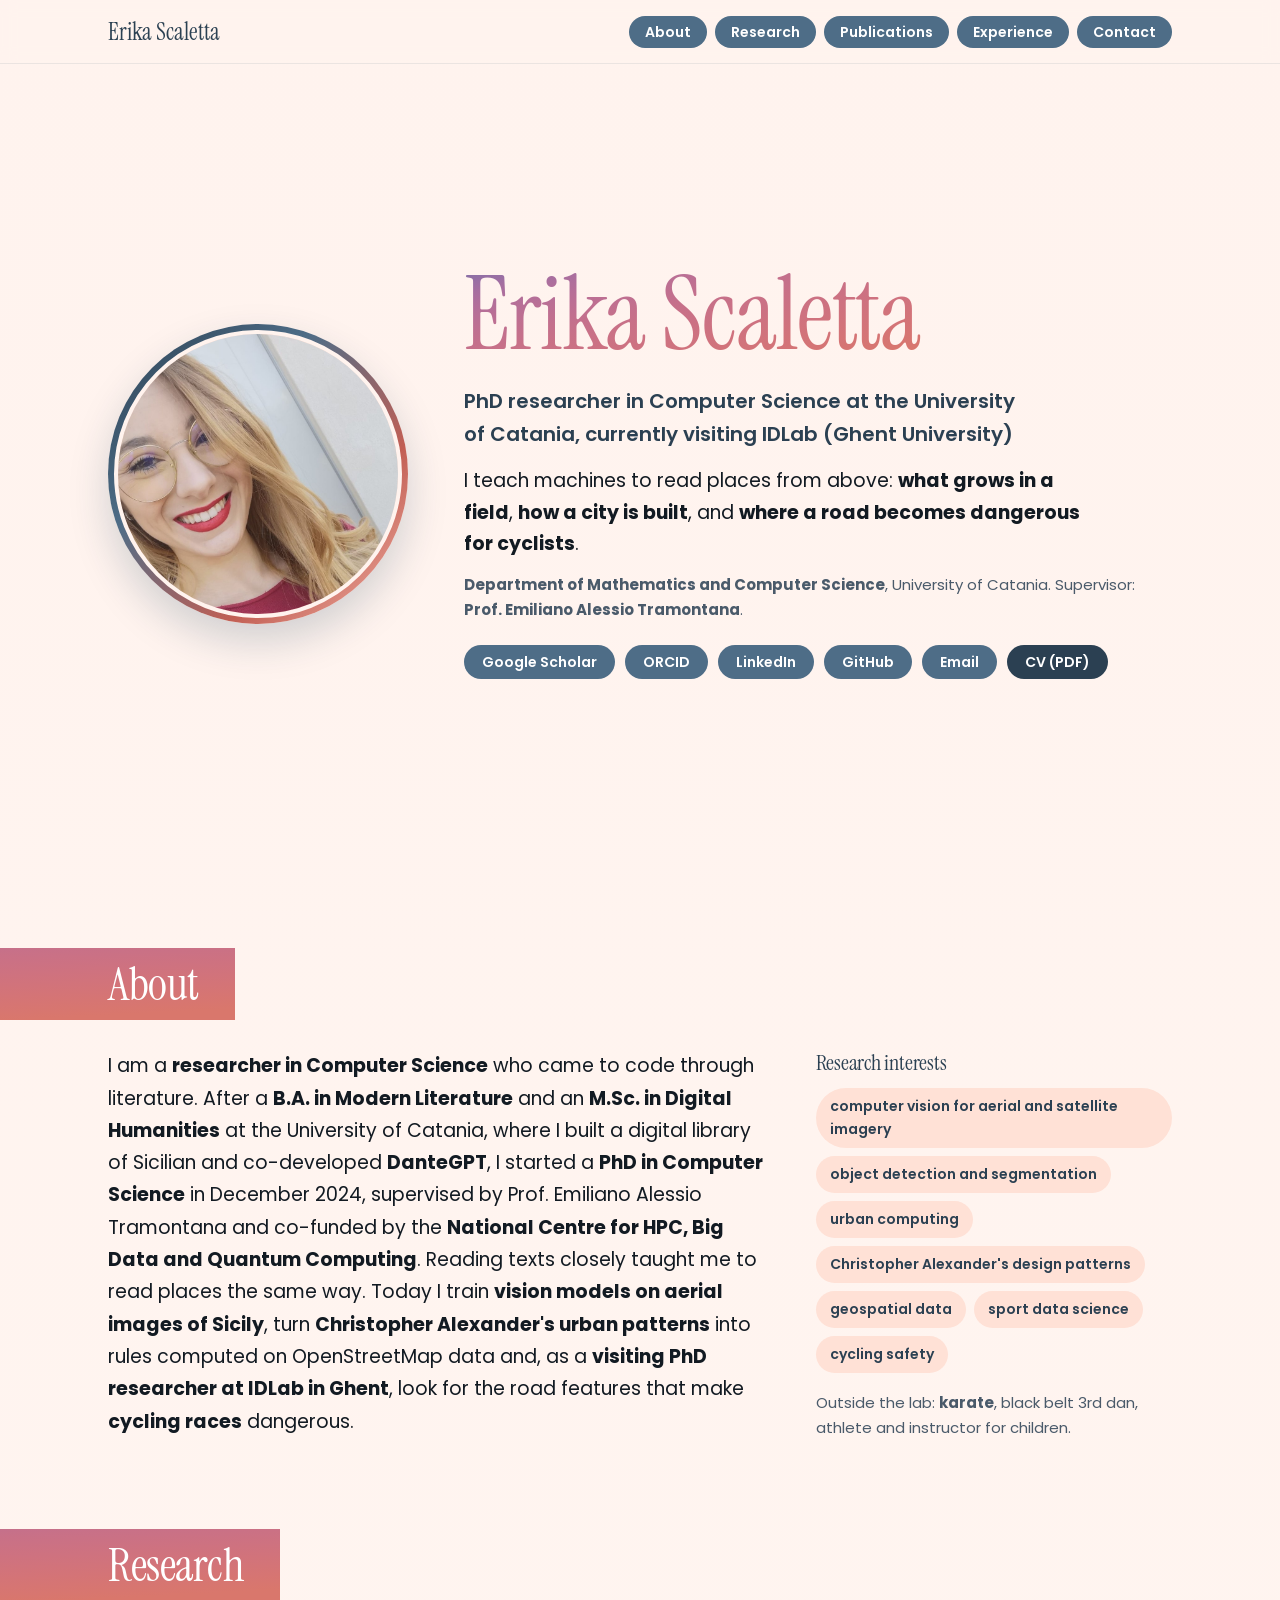
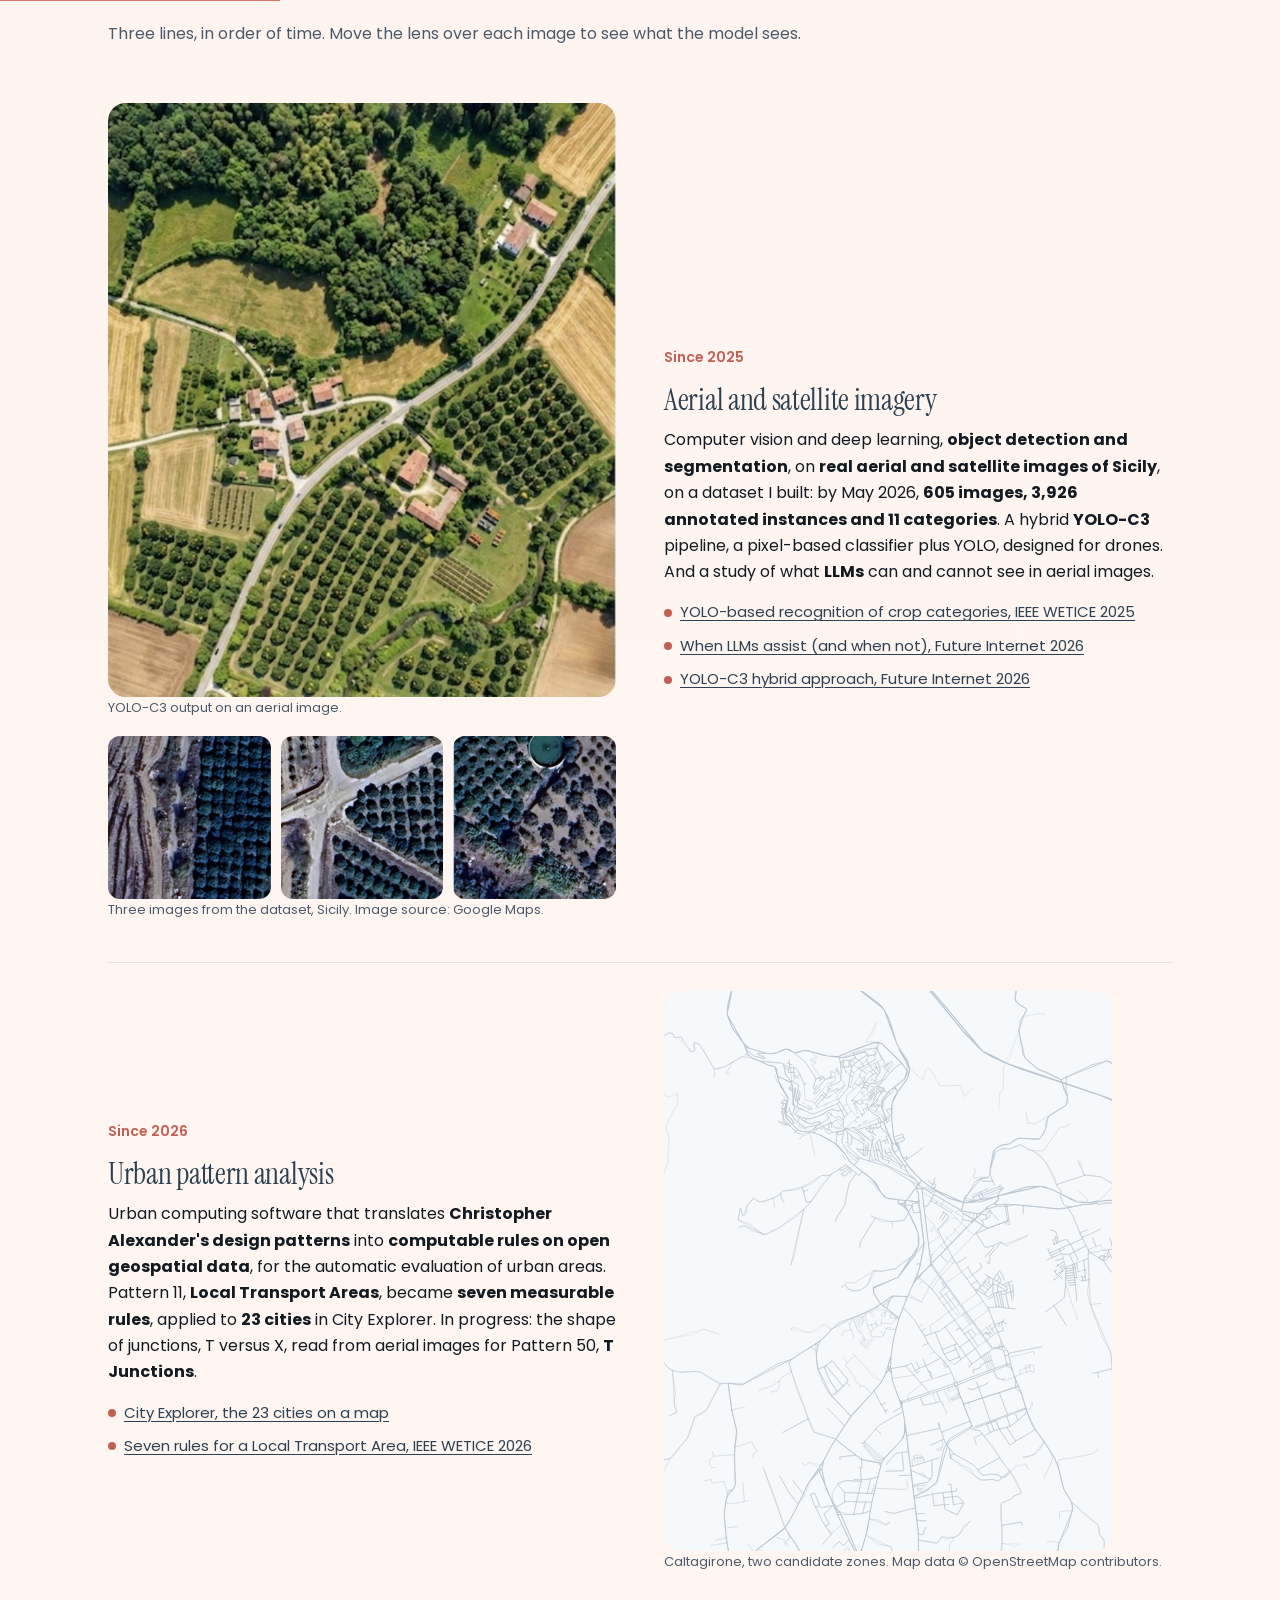
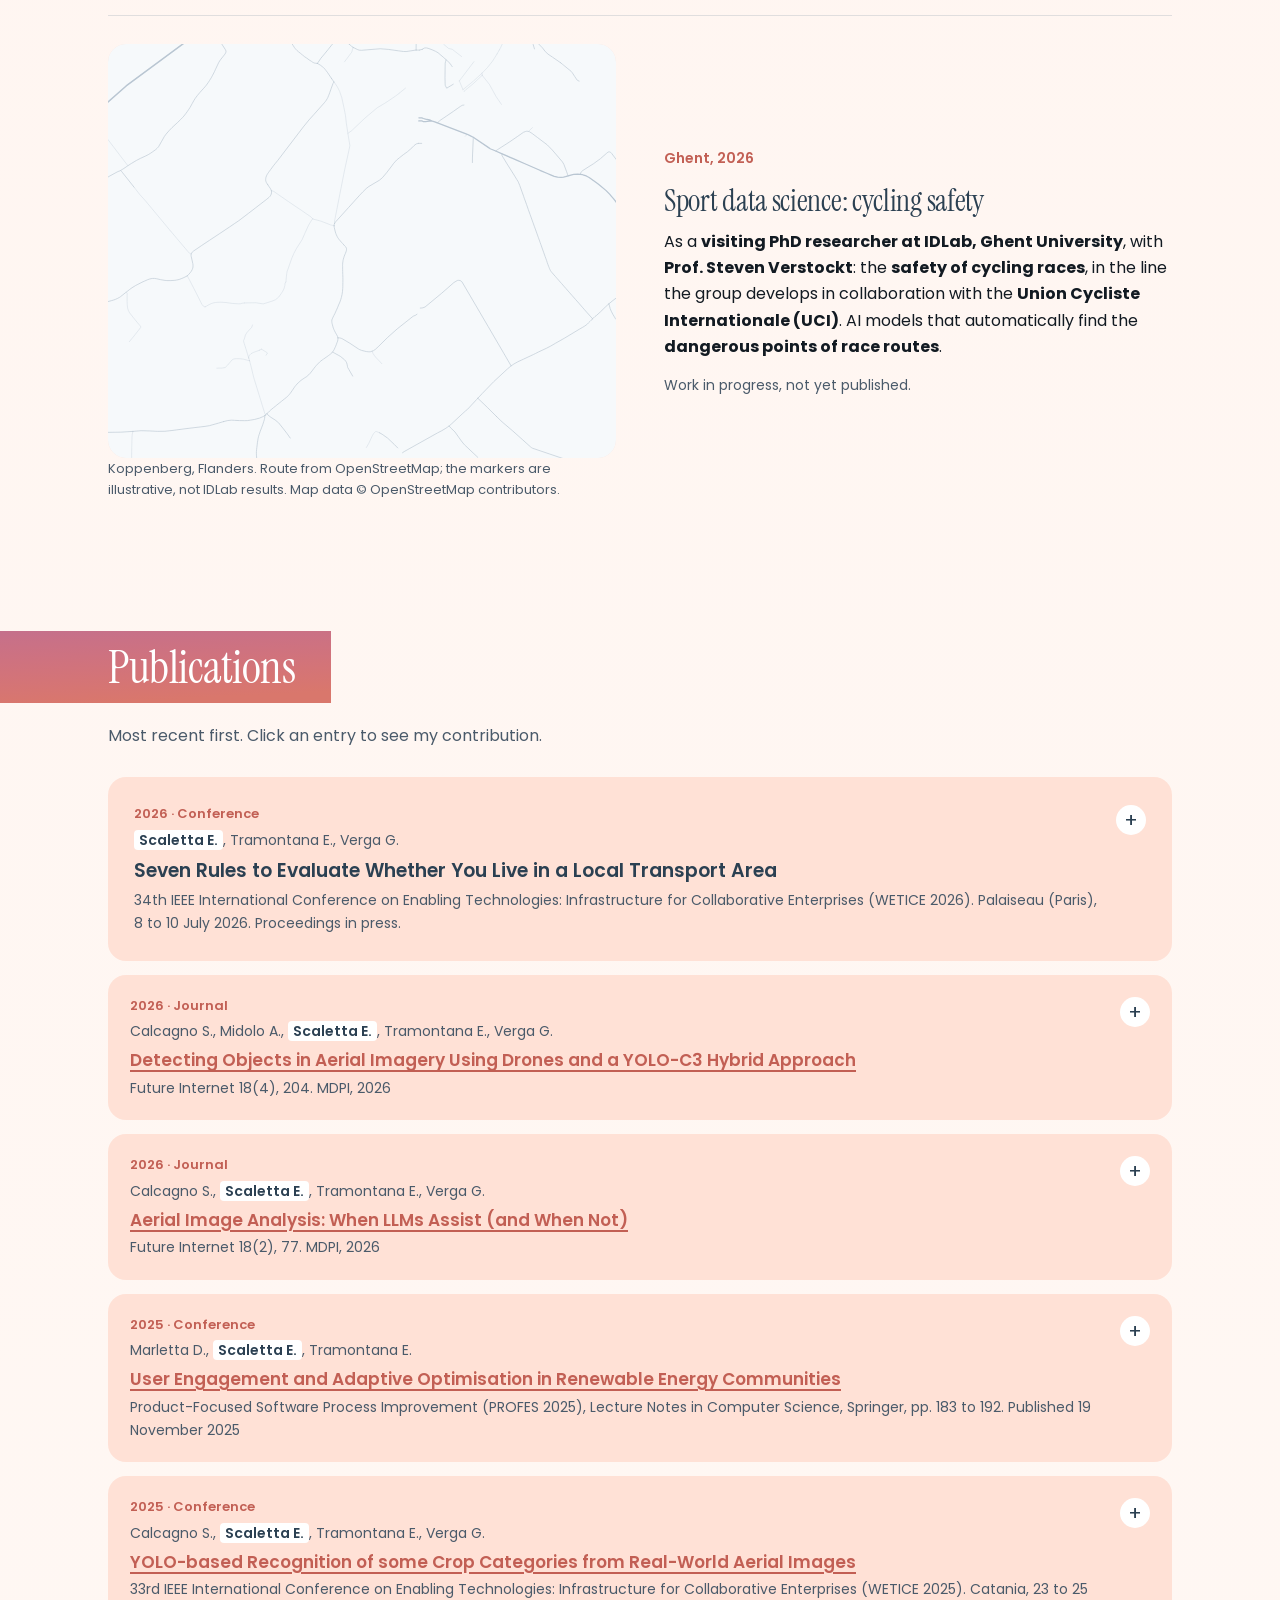
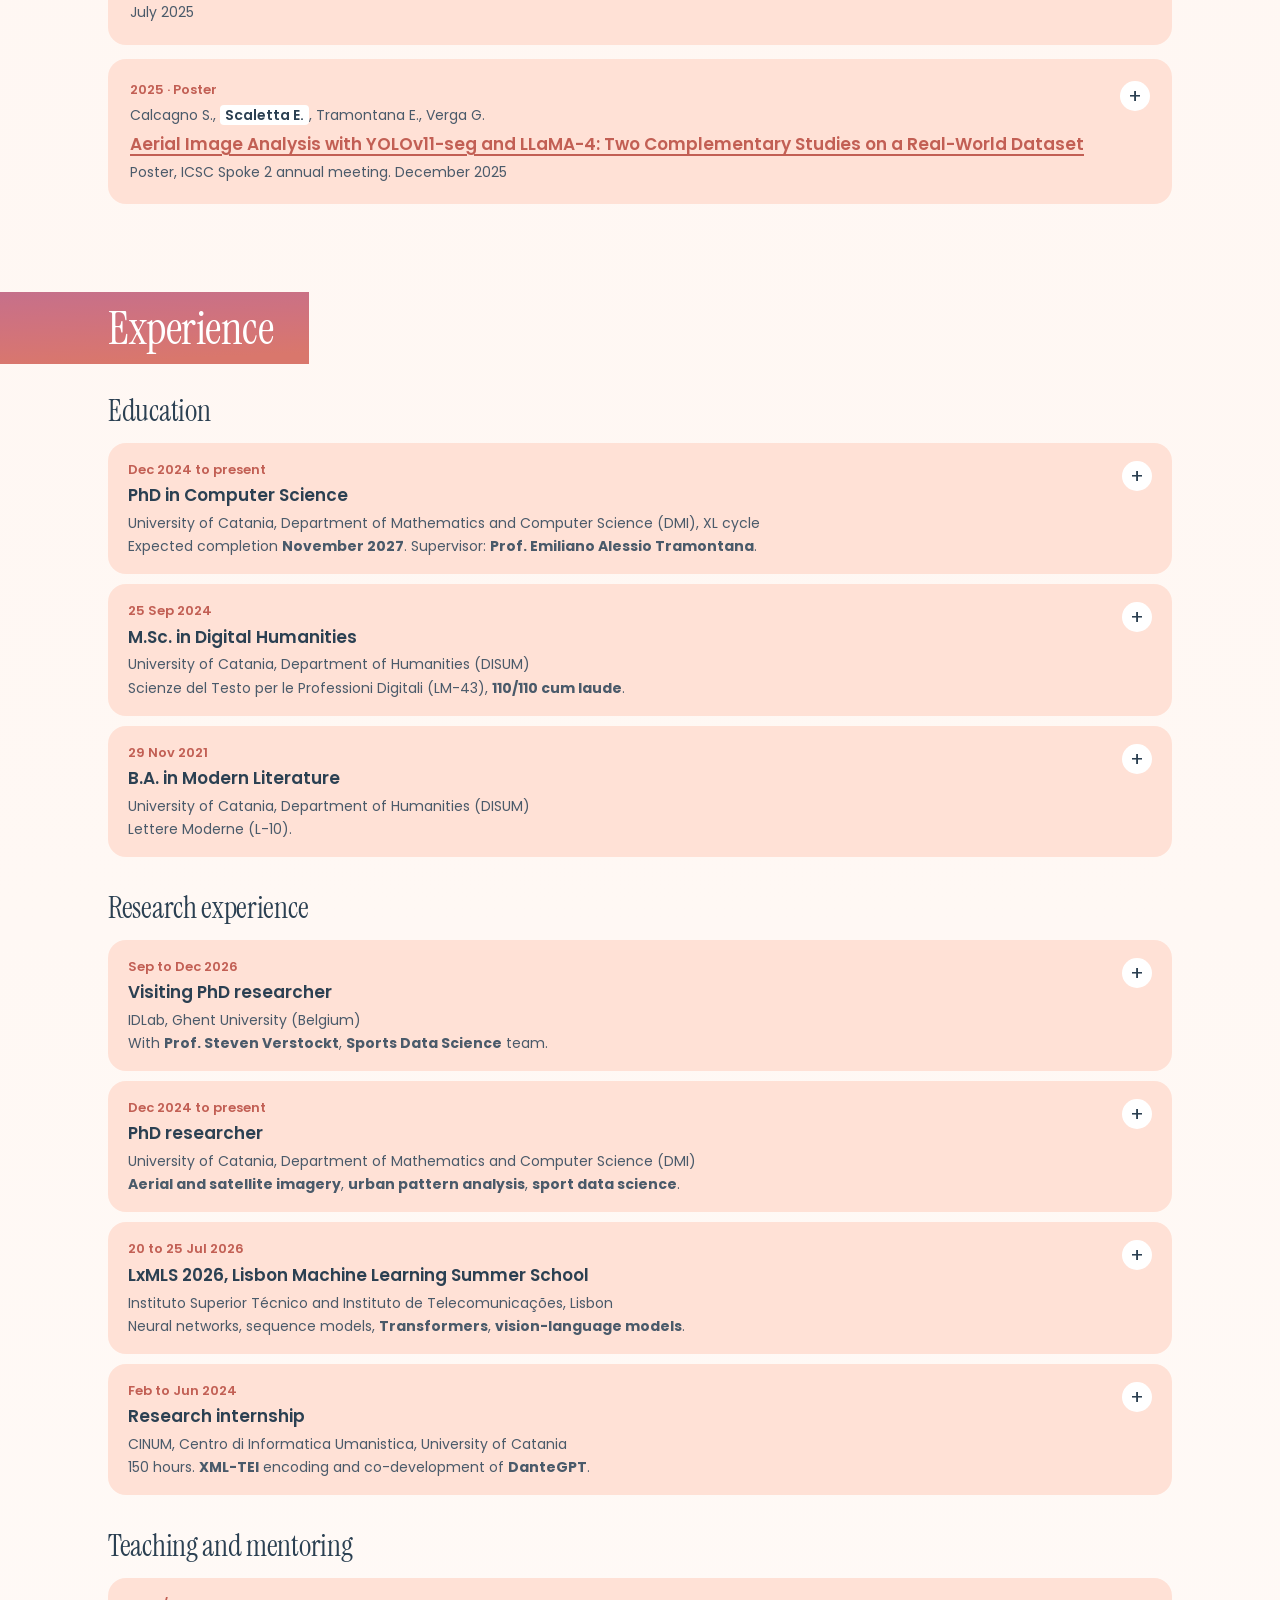
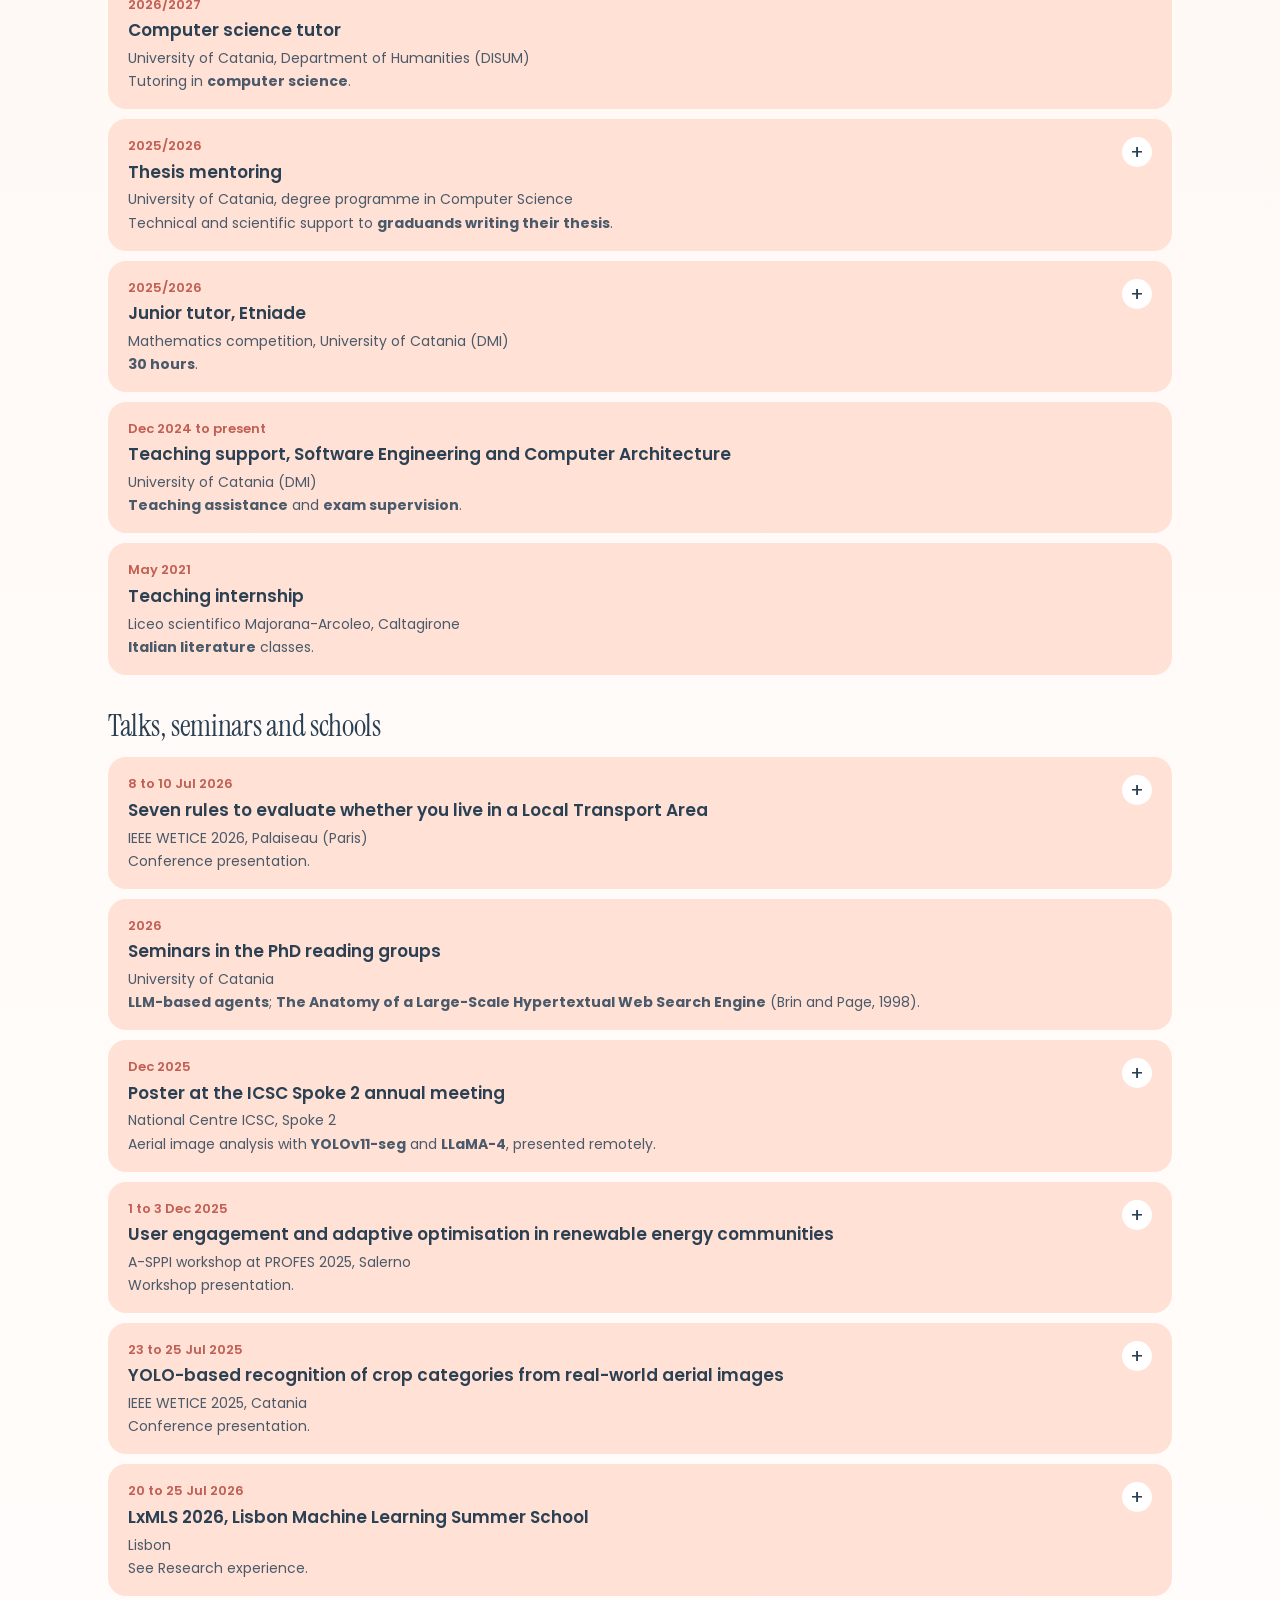
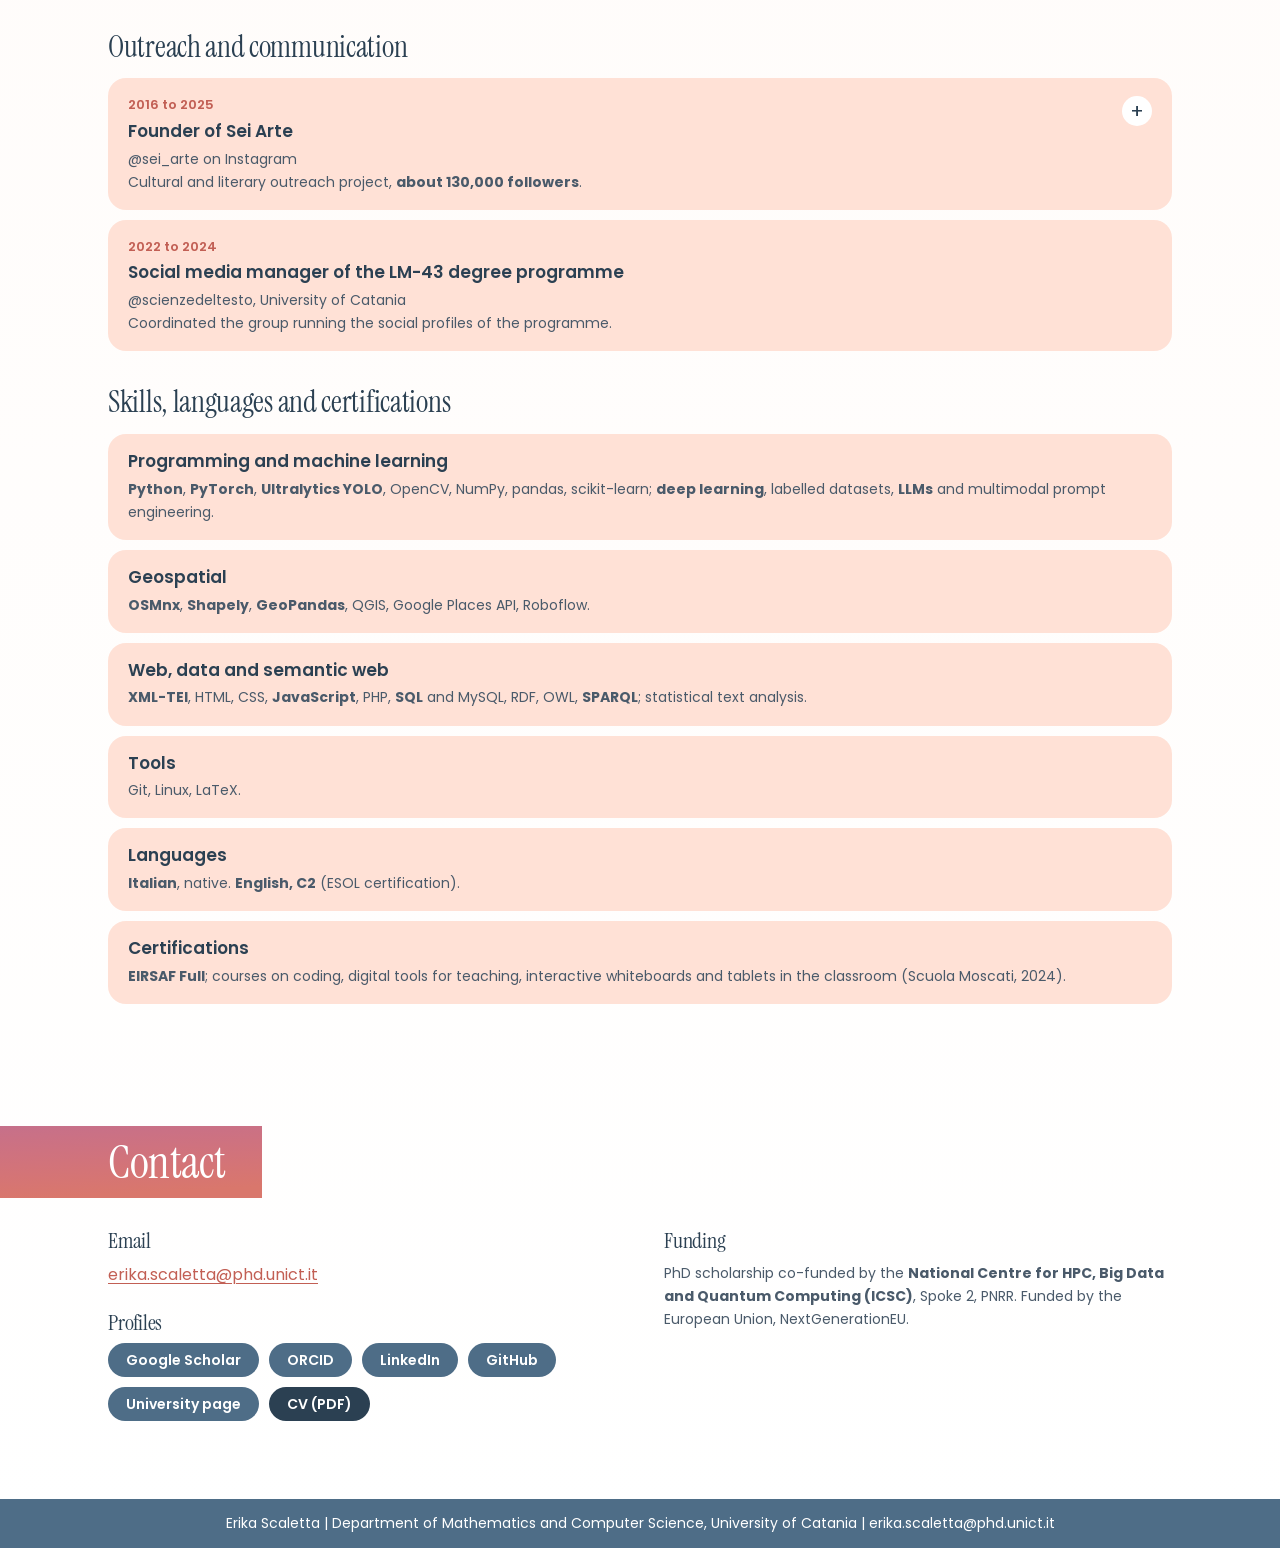
==== commit 0c11305a: "Bold key words throughout, new bio opening, full name of the ICSC centre "I am a researcher in Compu" ====
--- a/corallo.html
+++ b/corallo.html
@@ -47,8 +47,8 @@
         <div class="name-fill"></div>
       </h1>
       <p class="role">PhD researcher in Computer Science at the University of Catania, currently visiting IDLab (Ghent University)</p>
-      <p class="lede">I teach machines to read places from above: what grows in a field, how a city is built, and where a road becomes dangerous for cyclists.</p>
-      <p class="affil">Department of Mathematics and Computer Science, University of Catania. Supervisor: Prof. Emiliano Alessio Tramontana.</p>
+      <p class="lede">I teach machines to read places from above: <b>what grows in a field</b>, <b>how a city is built</b>, and <b>where a road becomes dangerous for cyclists</b>.</p>
+      <p class="affil"><b>Department of Mathematics and Computer Science</b>, University of Catania. Supervisor: <b>Prof. Emiliano Alessio Tramontana</b>.</p>
       <ul class="buttons">
         <li><a class="pill" href="https://scholar.google.com/citations?user=HHEmF8QAAAAJ">Google Scholar</a></li>
         <li><a class="pill" href="https://orcid.org/0009-0003-3692-6091">ORCID</a></li>
@@ -67,7 +67,7 @@
   <div class="wrap">
     <h2 class="band" id="about-title">About</h2>
     <div class="about-grid">
-      <p class="bio">I am a computer scientist who came to code through literature. After a B.A. in Modern Humanities and an M.Sc. in Digital Humanities at the University of Catania, where I built a digital library of Sicilian and co-developed DanteGPT, I started a PhD in Computer Science in December 2024, supervised by Prof. Emiliano Alessio Tramontana and co-funded by the National Centre ICSC. Reading texts closely taught me to read places the same way. Today I train vision models on aerial images of Sicily, turn Christopher Alexander's urban patterns into rules computed on OpenStreetMap data and, as a visiting PhD researcher at IDLab in Ghent, look for the road features that make cycling races dangerous.</p>
+      <p class="bio">I am a <b>researcher in Computer Science</b> who came to code through literature. After a <b>B.A. in Modern Literature</b> and an <b>M.Sc. in Digital Humanities</b> at the University of Catania, where I built a digital library of Sicilian and co-developed <b>DanteGPT</b>, I started a <b>PhD in Computer Science</b> in December 2024, supervised by Prof. Emiliano Alessio Tramontana and co-funded by the <b>National Centre for HPC, Big Data and Quantum Computing</b>. Reading texts closely taught me to read places the same way. Today I train <b>vision models on aerial images of Sicily</b>, turn <b>Christopher Alexander's urban patterns</b> into rules computed on OpenStreetMap data and, as a <b>visiting PhD researcher at IDLab in Ghent</b>, look for the road features that make <b>cycling races</b> dangerous.</p>
       <div class="about-side">
         <h3>Research interests</h3>
         <ul class="tags">
@@ -79,7 +79,7 @@
           <li>sport data science</li>
           <li>cycling safety</li>
         </ul>
-        <p class="personal">Outside the lab: karate, black belt 3rd dan, athlete and instructor for children.</p>
+        <p class="personal">Outside the lab: <b>karate</b>, black belt 3rd dan, athlete and instructor for children.</p>
       </div>
     </div>
   </div>
@@ -94,7 +94,7 @@
       <div class="line-text">
         <p class="when">Since 2025</p>
         <h3>Aerial and satellite imagery</h3>
-        <p>Computer vision and deep learning, object detection and segmentation, on real aerial and satellite images of Sicily, on a dataset I built: by May 2026, 605 images, 3,926 annotated instances and 11 categories. A hybrid YOLO-C3 pipeline, a pixel-based classifier plus YOLO, designed for drones. And a study of what LLMs can and cannot see in aerial images.</p>
+        <p>Computer vision and deep learning, <b>object detection and segmentation</b>, on <b>real aerial and satellite images of Sicily</b>, on a dataset I built: by May 2026, <b>605 images, 3,926 annotated instances and 11 categories</b>. A hybrid <b>YOLO-C3</b> pipeline, a pixel-based classifier plus YOLO, designed for drones. And a study of what <b>LLMs</b> can and cannot see in aerial images.</p>
         <ul class="papers">
           <li><a href="#pub-yolo2025">YOLO-based recognition of crop categories, IEEE WETICE 2025</a></li>
           <li><a href="#pub-llm2026">When LLMs assist (and when not), Future Internet 2026</a></li>
@@ -133,7 +133,7 @@
       <div class="line-text">
         <p class="when">Since 2026</p>
         <h3>Urban pattern analysis</h3>
-        <p>Urban computing software that translates Christopher Alexander's design patterns into computable rules on open geospatial data, for the automatic evaluation of urban areas. Pattern 11, Local Transport Areas, became seven measurable rules, applied to 23 cities in City Explorer. In progress: the shape of junctions, T versus X, read from aerial images for Pattern 50, T Junctions.</p>
+        <p>Urban computing software that translates <b>Christopher Alexander's design patterns</b> into <b>computable rules on open geospatial data</b>, for the automatic evaluation of urban areas. Pattern 11, <b>Local Transport Areas</b>, became <b>seven measurable rules</b>, applied to <b>23 cities</b> in City Explorer. In progress: the shape of junctions, T versus X, read from aerial images for Pattern 50, <b>T Junctions</b>.</p>
         <ul class="papers">
           <li><a href="https://erikascalettaphd.github.io/design_pattern_map/">City Explorer, the 23 cities on a map</a></li>
           <li><a href="#pub-lta2026">Seven rules for a Local Transport Area, IEEE WETICE 2026</a></li>
@@ -153,7 +153,7 @@
       <div class="line-text">
         <p class="when">Ghent, 2026</p>
         <h3>Sport data science: cycling safety</h3>
-        <p>As a visiting PhD researcher at IDLab, Ghent University, with Prof. Steven Verstockt: the safety of cycling races, in the line the group develops in collaboration with the Union Cycliste Internationale (UCI). AI models that automatically find the dangerous points of race routes.</p>
+        <p>As a <b>visiting PhD researcher at IDLab, Ghent University</b>, with <b>Prof. Steven Verstockt</b>: the <b>safety of cycling races</b>, in the line the group develops in collaboration with the <b>Union Cycliste Internationale (UCI)</b>. AI models that automatically find the <b>dangerous points of race routes</b>.</p>
         <p class="wip">Work in progress, not yet published.</p>
       </div>
       <div class="line-fig">
@@ -204,7 +204,7 @@
       </div>
       <div class="small">
         <h3>Funding</h3>
-        <p>PhD scholarship co-funded by the National Centre ICSC (HPC, Big Data and Quantum Computing), Spoke 2, PNRR. Funded by the European Union, NextGenerationEU.</p>
+        <p>PhD scholarship co-funded by the <b>National Centre for HPC, Big Data and Quantum Computing (ICSC)</b>, Spoke 2, PNRR. Funded by the European Union, NextGenerationEU.</p>
       </div>
     </div>
   </div>
--- a/assets/css/site.css
+++ b/assets/css/site.css
@@ -15,9 +15,10 @@
   --nav-h:64px;
   --ease:cubic-bezier(.2,.7,.2,1);
   /* the gradient of the name and of the navigation pills: the transition point moves while scrolling */
-  --p:84%;
-  --g-dark:#4E5F96;
-  --g-light:#2E8BD1;
+  --p:6%;
+  --g-dark:#063050;
+  --g-light:#4F9FF5;
+  --ring:linear-gradient(135deg,#063050 0%,#2B59C3 40%,#4F9FF5 75%,#A9DBF7 100%);
   --nav-bg:rgba(235,245,254,.9);
   --shadow:rgba(44,101,176,.28);
   --shadow-soft:rgba(44,101,176,.16);
@@ -50,7 +51,10 @@
 .pill-dark:hover,.pill-dark:focus-visible{background:var(--band-2)}
 
 /* ---- the blue band of the slides: section headings ---- */
-.band{position:relative;display:inline-block;color:#fff;padding:12px 36px 12px 0;margin:0 0 30px;z-index:0}
+.band{position:relative;display:inline-block;color:#fff;padding:12px 36px 12px 0;margin:0 0 30px;z-index:0;
+  /* redefined here so that var(--p) is the point set on this band, not the one of the name */
+  --grad:linear-gradient(to right bottom,var(--g-dark) 0%,var(--p),var(--g-light) 92%,var(--g-light) 100%);
+  --grad:linear-gradient(to right bottom in oklch,var(--g-dark) 0%,var(--p),var(--g-light) 92%,var(--g-light) 100%)}
 .band::before{content:"";position:absolute;top:0;bottom:0;right:0;left:-100vw;background:var(--grad);z-index:-1}
 
 /* ---- navigation ---- */
@@ -70,8 +74,9 @@
 /* ---- opening ---- */
 .hero{min-height:100vh;display:flex;align-items:center;padding:calc(var(--nav-h) + 24px) 0 40px}
 .hero-grid{display:grid;grid-template-columns:300px 1fr;gap:56px;align-items:center;width:100%}
-.photo{margin:0;width:300px;height:300px;border-radius:50%;overflow:hidden;background:var(--box);box-shadow:0 18px 40px rgba(6,48,80,.18)}
-.photo img{width:100%;height:100%;object-fit:cover;object-position:35% 22%;display:block}
+/* the ring around the photo, like an Instagram story, in the blues of the site */
+.photo{margin:0;width:300px;height:300px;border-radius:50%;overflow:hidden;padding:6px;background:var(--ring);box-shadow:0 18px 40px rgba(6,48,80,.18)}
+.photo img{width:100%;height:100%;object-fit:cover;object-position:35% 22%;display:block;border-radius:50%;border:4px solid var(--bg);background:var(--box)}
 h1{font-size:clamp(54px,8vw,104px);line-height:.95;margin:0 0 18px}
 .name{position:relative;display:block;font-family:"Instrument Serif",Georgia,serif;font-weight:400;letter-spacing:-.01em;height:1em;width:100%}
 .name-svg{position:absolute;left:0;top:0;width:0;height:0;overflow:visible;font:inherit}
@@ -189,7 +194,8 @@
   .nav-links .pill{justify-content:center}
   .hero{min-height:auto;padding-top:calc(var(--nav-h) + 32px)}
   .hero-grid{grid-template-columns:1fr;gap:24px}
-  .photo{width:200px;height:200px}
+  .photo{width:200px;height:200px;padding:5px}
+  .photo img{border-width:3px}
   .about-grid,.line,.contact-grid,.card.featured .body-in .feat{grid-template-columns:1fr;gap:24px}
   .line:nth-child(odd) .line-fig{order:0}
   .surface.tall{max-height:none}
@@ -200,13 +206,14 @@
   *,*::before,*::after{transition:none!important;animation:none!important}
 }
 
-/* ---- parallel versions, for comparison ---- */
-/* steel and coral everywhere */
+
+/* ---- parallel version, for comparison: steel and coral everywhere ---- */
 html.theme-coral{
   --bg:#FFF3EE;--bg-mid:#FFF8F4;--nav-bg:rgba(255,243,238,.92);
   --night:#2B4052;--band:#4E6D87;--band-2:#C25F54;--sky:#4E6D87;--box:#FFE1D6;
   --shadow:rgba(78,109,135,.28);--shadow-soft:rgba(78,109,135,.16);
   --g-dark:#4E6D87;--g-light:#D9776C;
+  --ring:linear-gradient(135deg,#2B4052 0%,#4E6D87 35%,#C25F54 70%,#F3B3A6 100%);
 }
 html.theme-coral .pill:hover,html.theme-coral .pill:focus-visible{background:var(--band-2)}
 html.theme-coral .pill.is-on,html.theme-coral .nav-links .pill.current{background:var(--band-2)}
@@ -216,5 +223,3 @@
 html.theme-coral .card .authors .me{background:#fff}
 html.theme-coral .btn.done{border-color:var(--band-2);background:var(--band-2)}
 html.theme-coral .surface{background:var(--box)}
-/* the current site with steel and coral only in the name and the section bands */
-html.theme-mix{--g-dark:#4E6D87;--g-light:#D9776C}
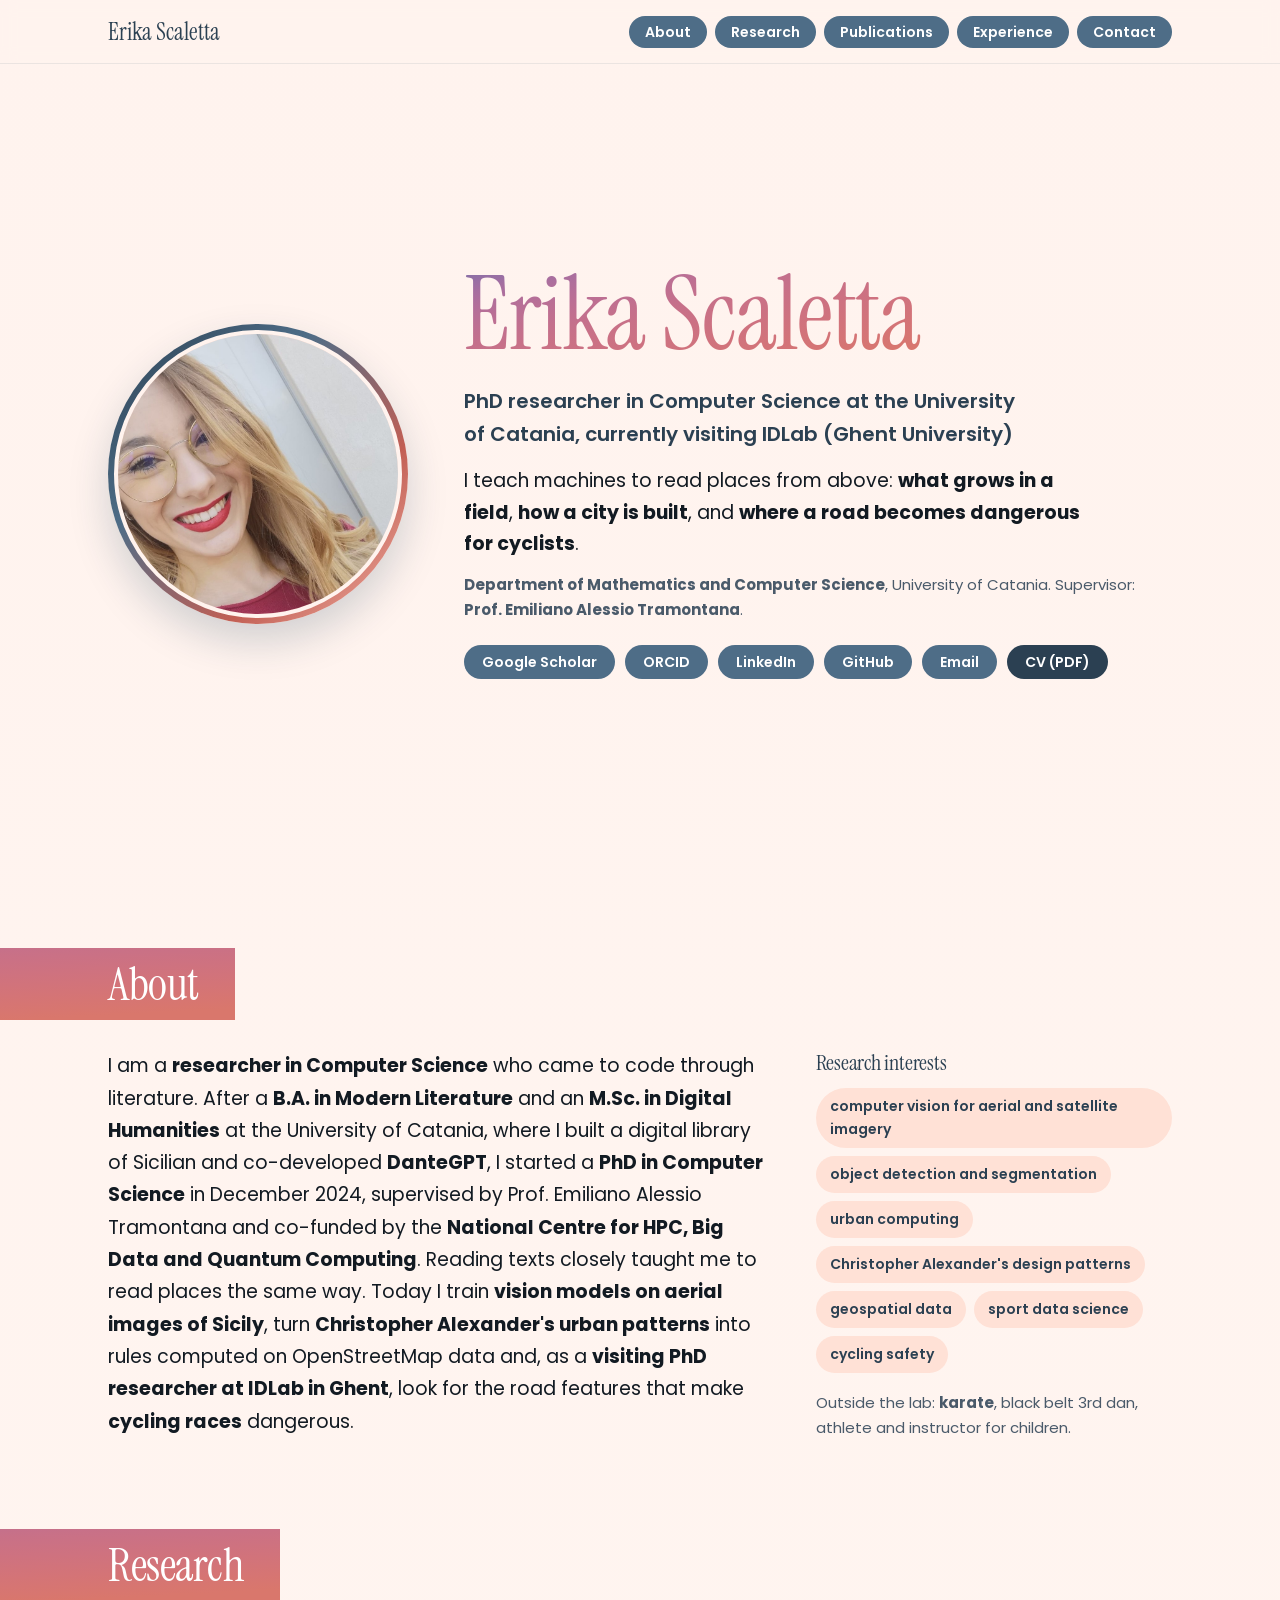
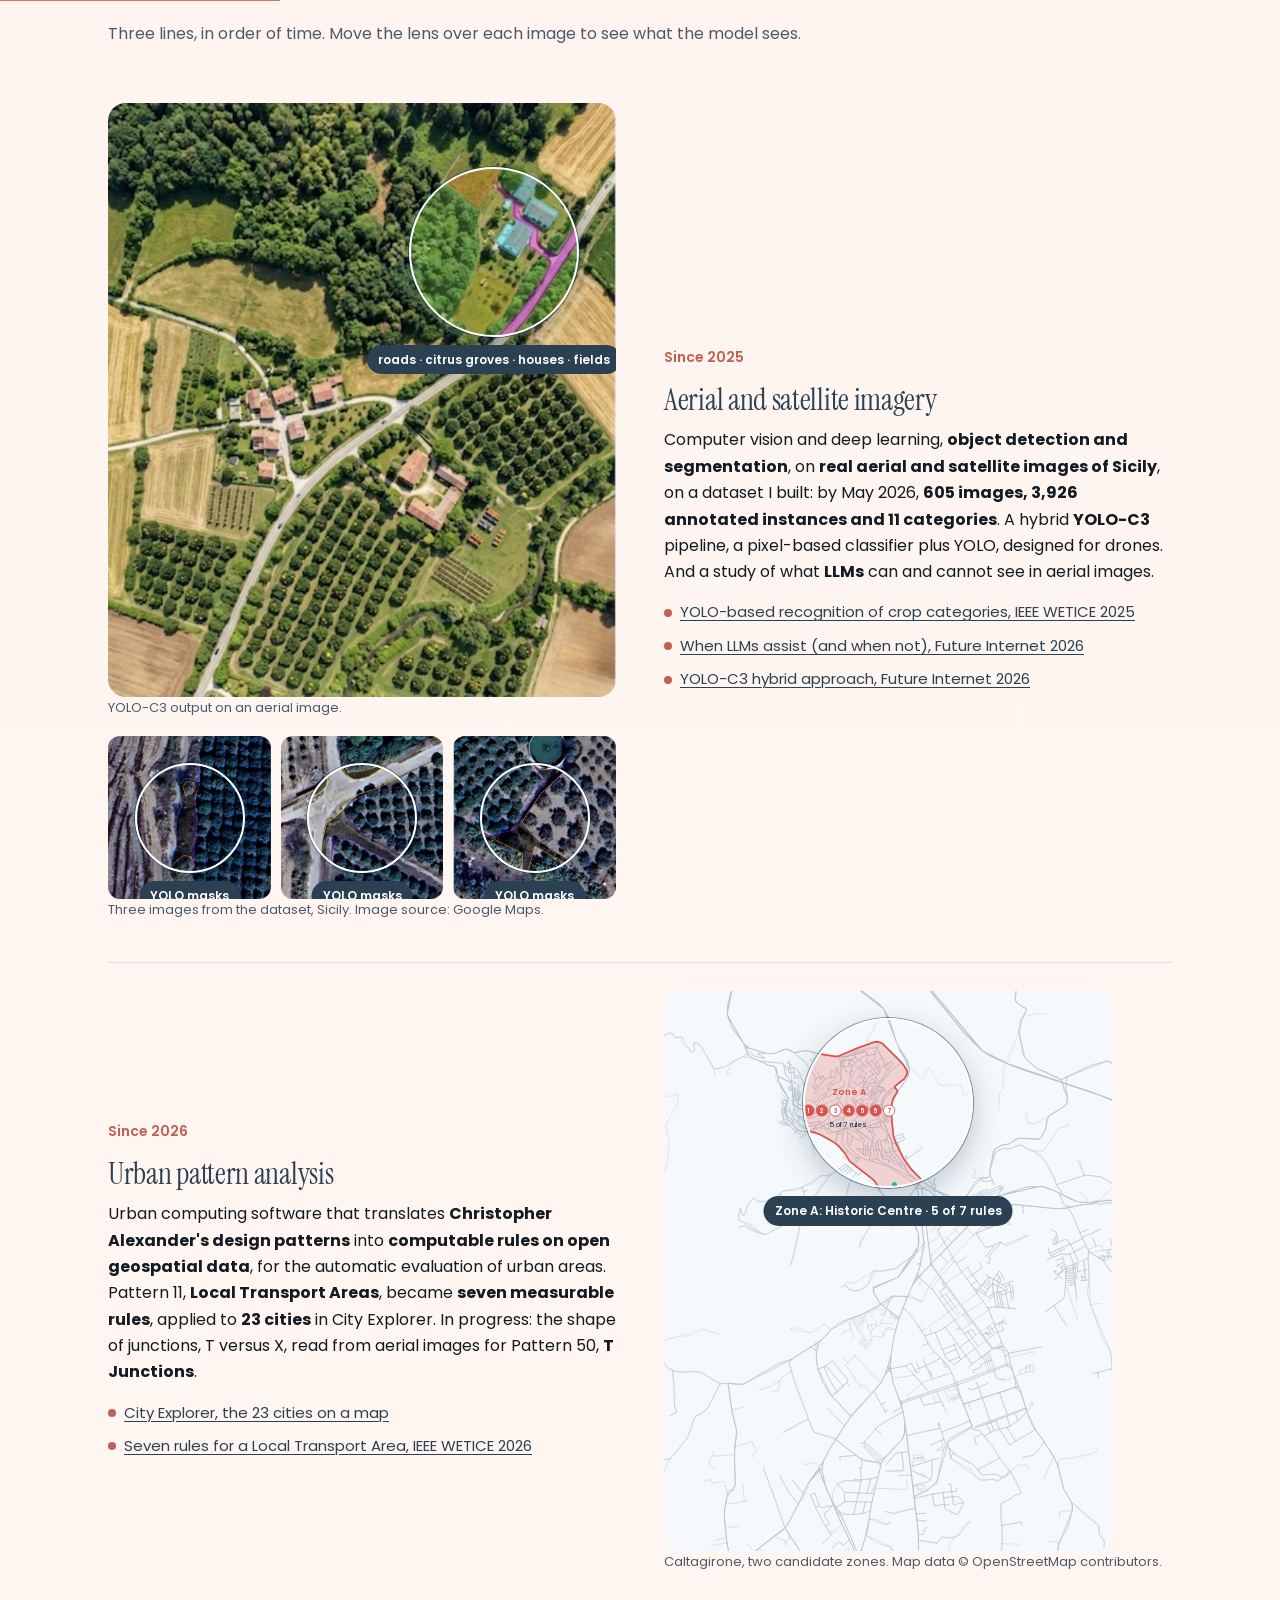
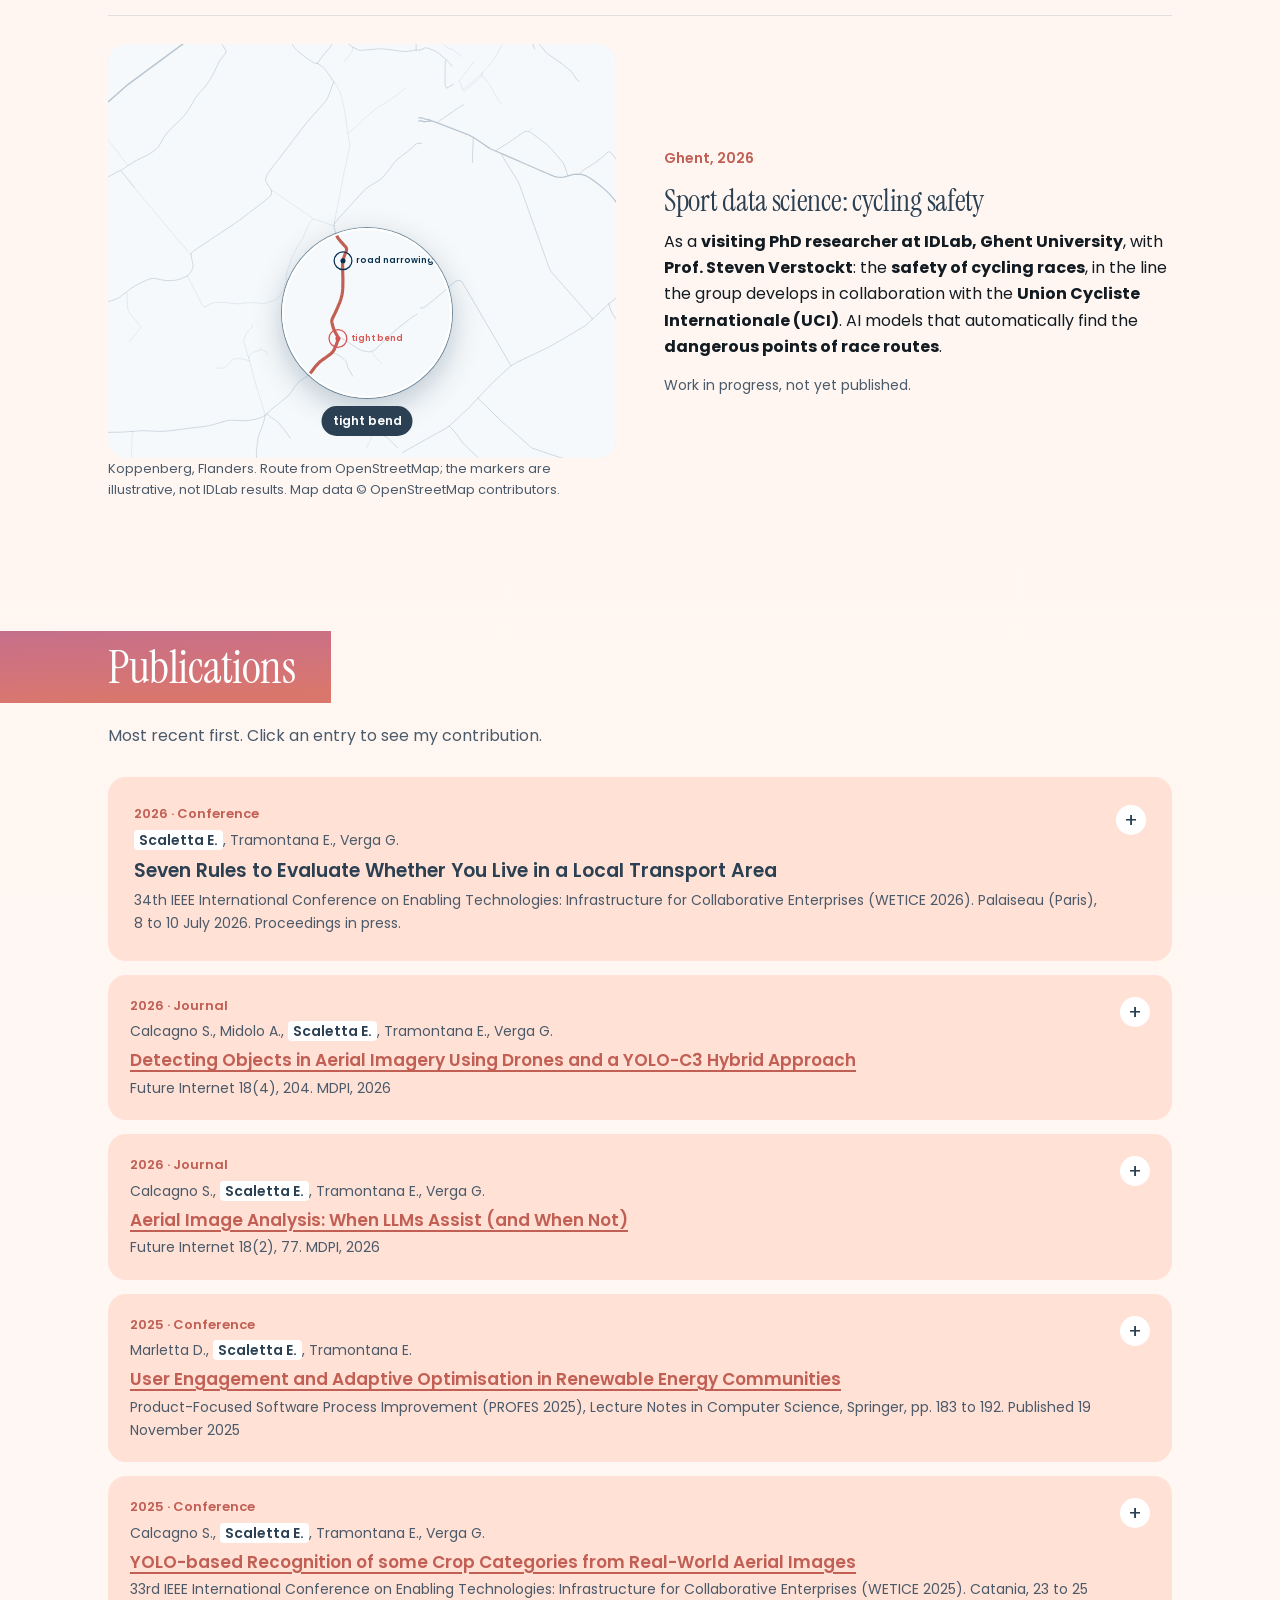
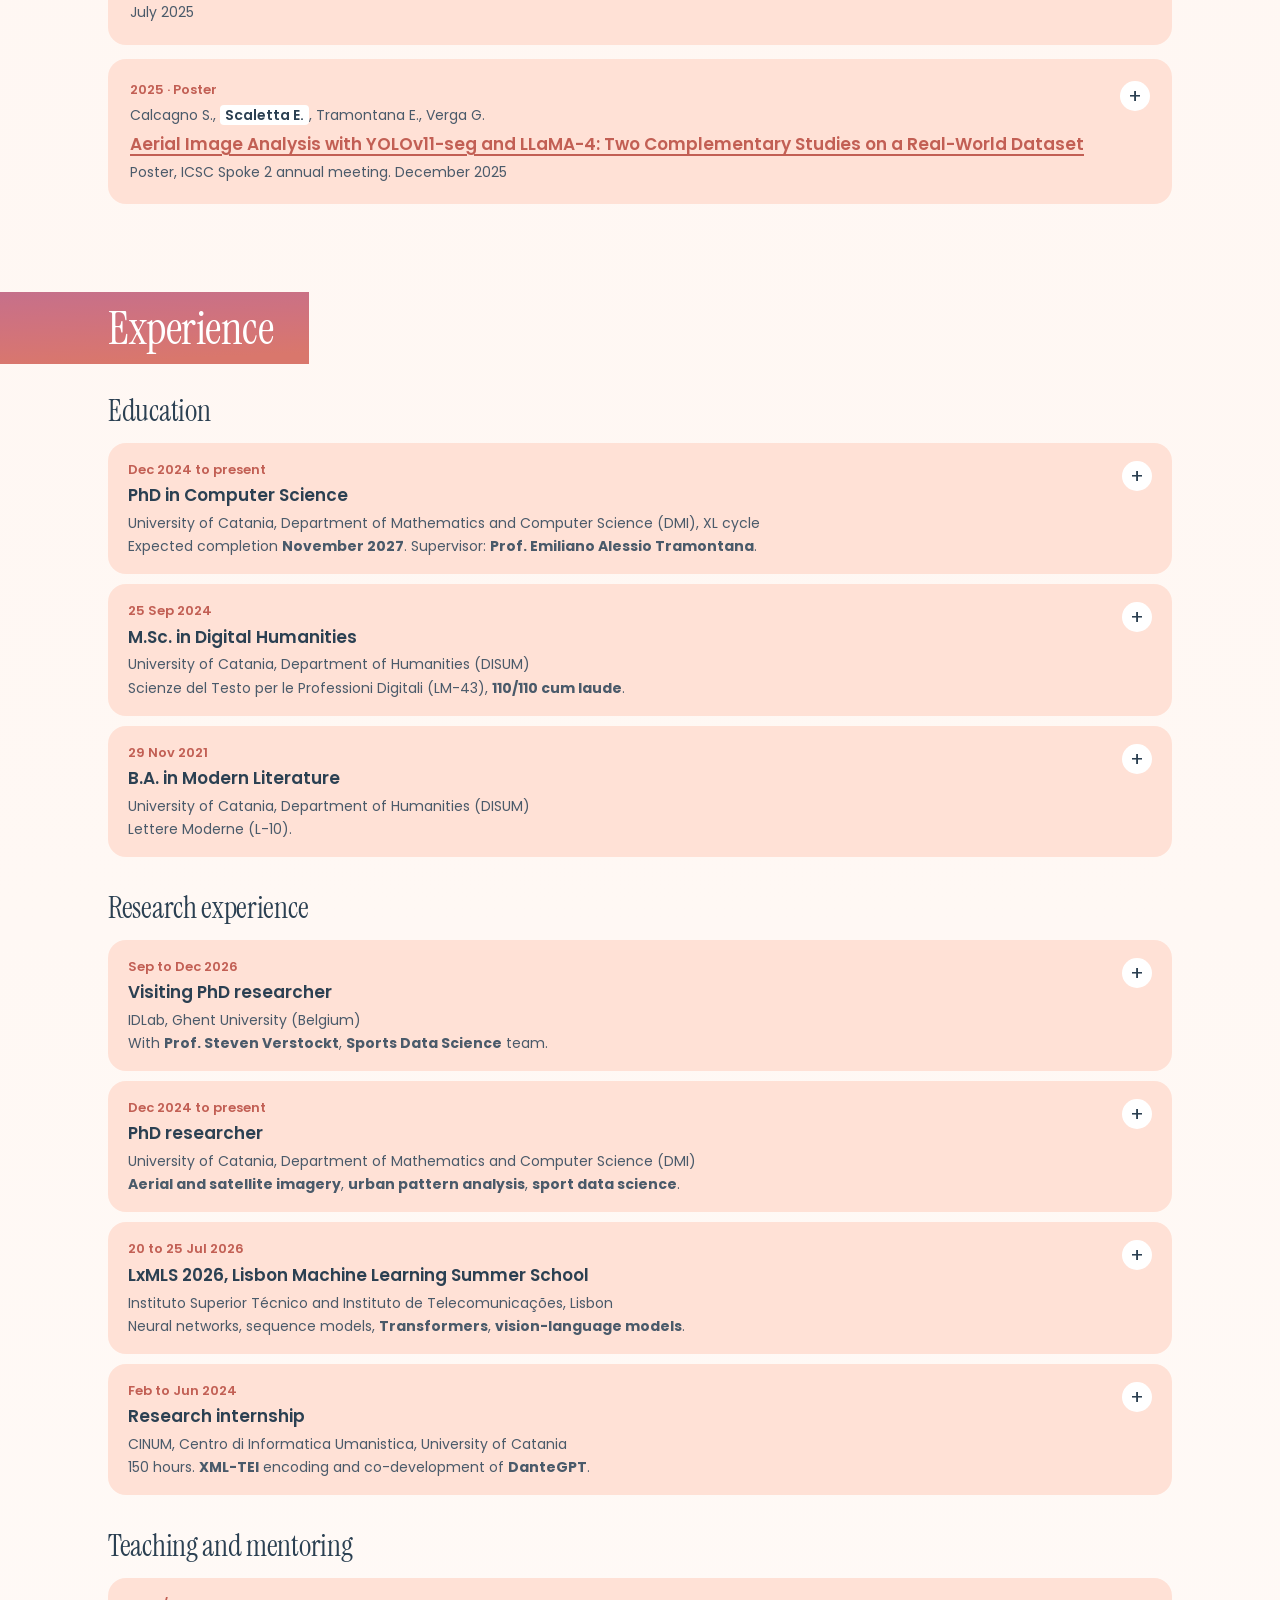
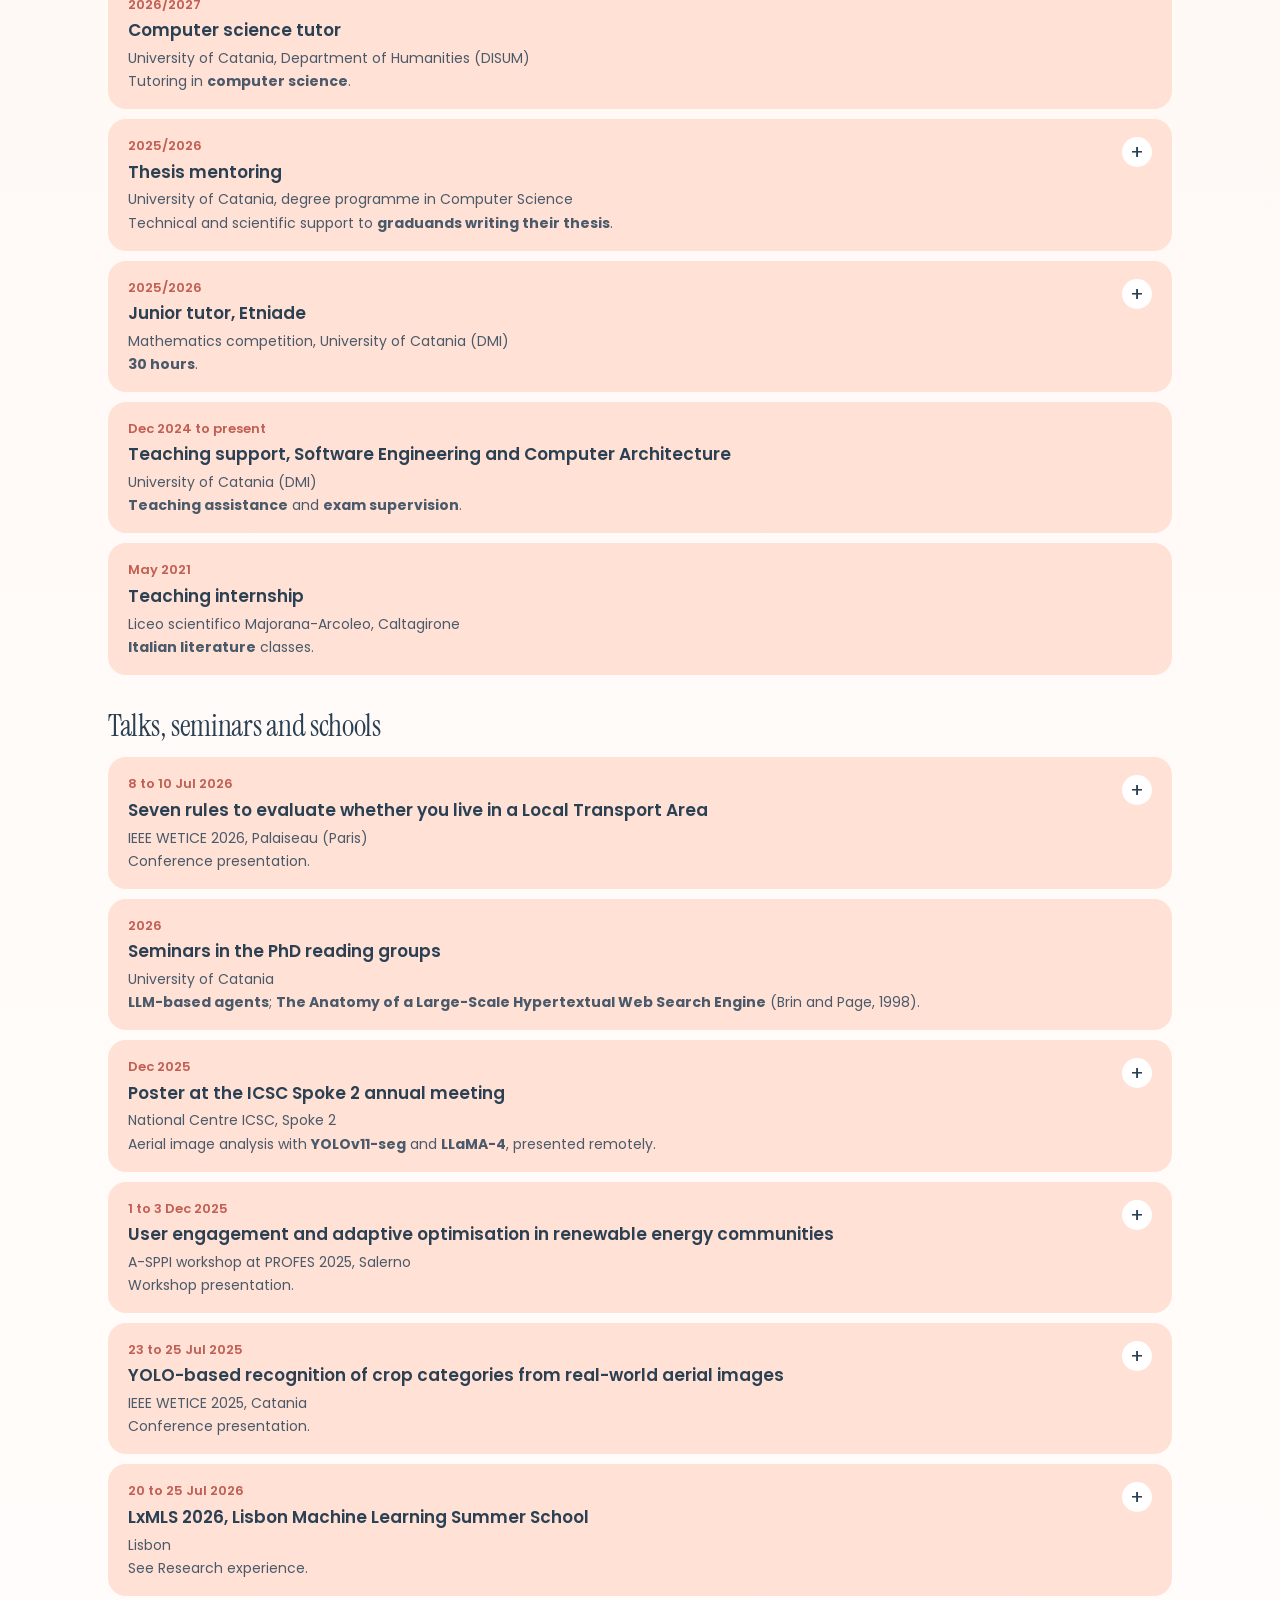
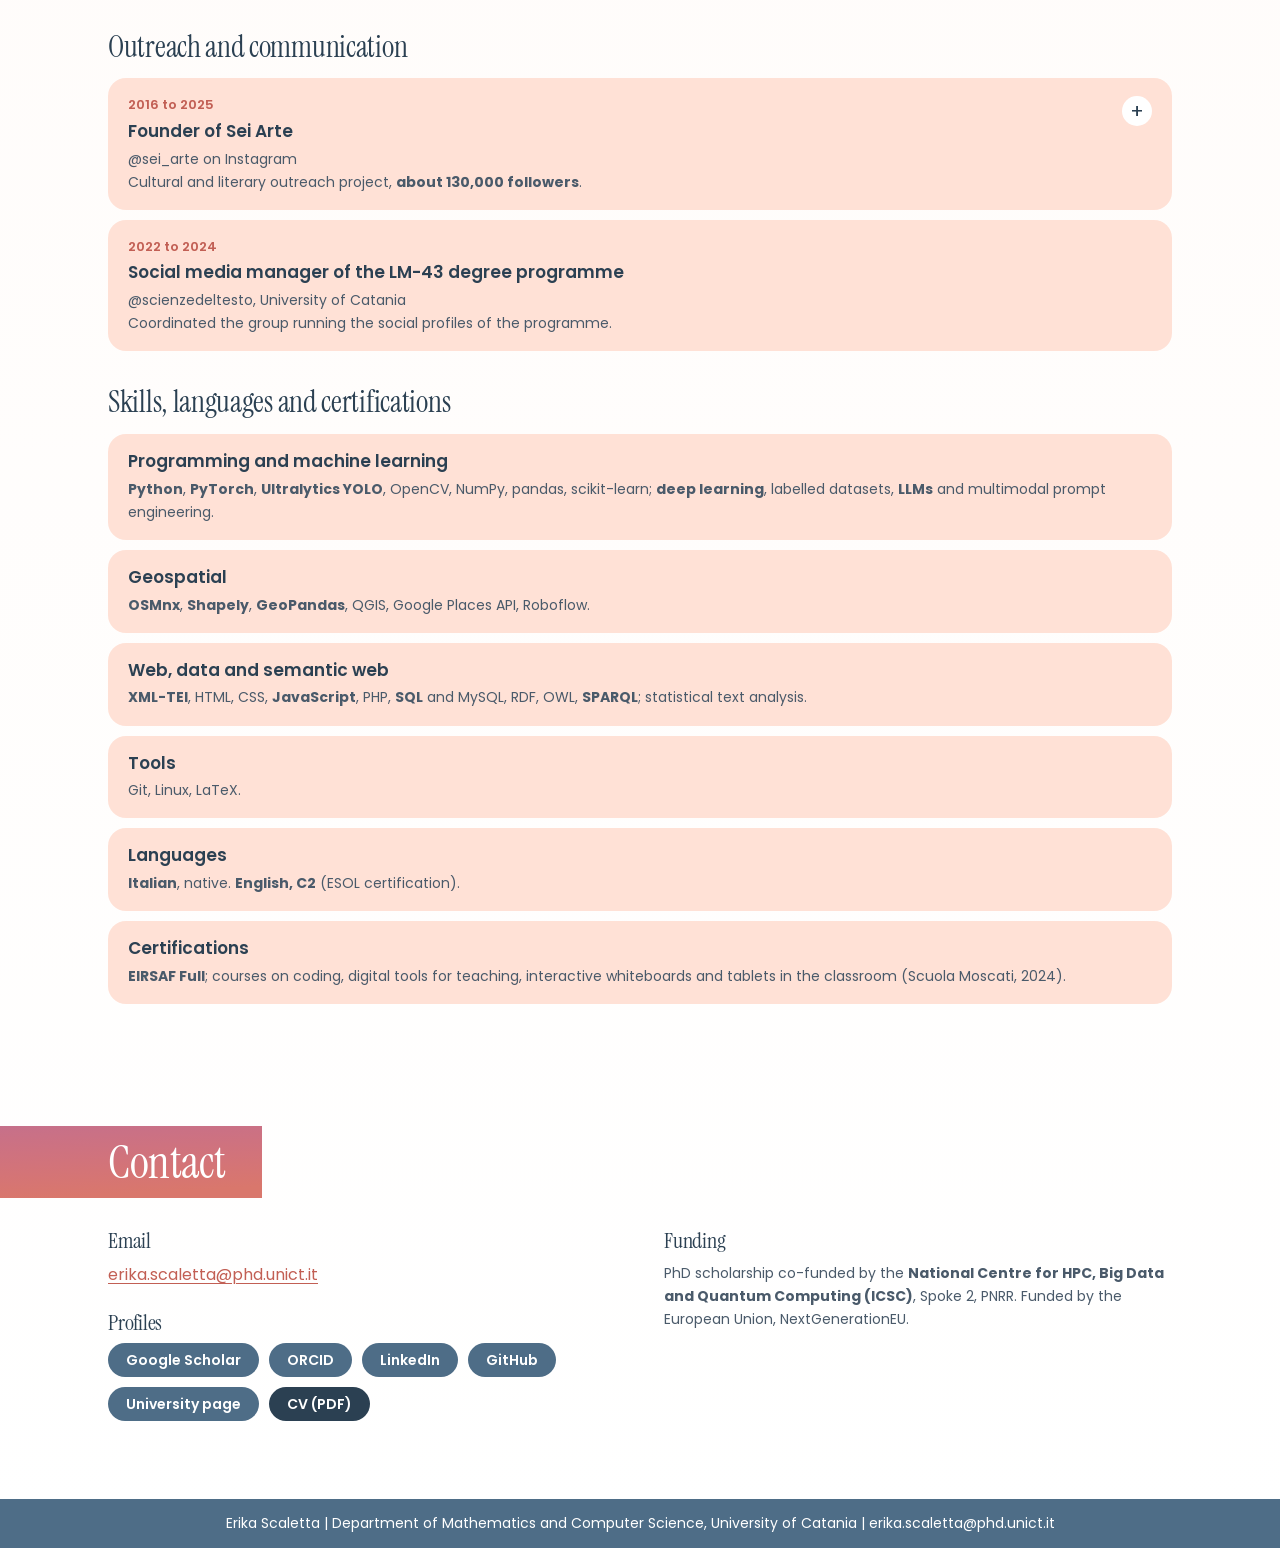
==== commit 0a7e3653: "Lens rests on each image when the pointer is away Each surface has a resting position (data-rest); t" ====
--- a/corallo.html
+++ b/corallo.html
@@ -102,7 +102,7 @@
         </ul>
       </div>
       <div class="line-fig">
-        <div class="surface wide-aerial" tabindex="0" role="img" aria-label="Aerial image of a Sicilian countryside. Under the lens, the YOLO-C3 segmentation: roads in magenta, citrus groves in yellow, houses in blue, fields in orange." data-label="roads · citrus groves · houses · fields">
+        <div class="surface wide-aerial" data-rest="0.76 0.25" tabindex="0" role="img" aria-label="Aerial image of a Sicilian countryside. Under the lens, the YOLO-C3 segmentation: roads in magenta, citrus groves in yellow, houses in blue, fields in orange." data-label="roads · citrus groves · houses · fields">
           <img class="layer base" src="assets/img/sicily-orig.jpg" alt="" width="690" height="806">
           <img class="layer reveal" src="assets/img/sicily-seg.jpg" alt="" width="690" height="806">
           <div class="ring"><span class="tag">roads · citrus groves · houses · fields</span></div>
@@ -140,7 +140,7 @@
         </ul>
       </div>
       <div class="line-fig">
-        <div class="surface map tall" data-map="rules" tabindex="0" role="img" aria-label="Street map of Caltagirone. Under the lens, the two candidate Local Transport Areas and the seven rules each one passes or fails." data-label="Local Transport Areas">
+        <div class="surface map tall" data-map="rules" data-rest="0.50 0.20" tabindex="0" role="img" aria-label="Street map of Caltagirone. Under the lens, the two candidate Local Transport Areas and the seven rules each one passes or fails." data-label="Local Transport Areas">
           <img class="layer base" src="assets/img/caltagirone-roads.svg" alt="" width="800" height="1155">
           <svg class="layer reveal ov" viewBox="0 0 800 1155" preserveAspectRatio="xMidYMid slice" aria-hidden="true"></svg>
           <div class="ring"><span class="tag">Local Transport Areas</span></div>
@@ -157,7 +157,7 @@
         <p class="wip">Work in progress, not yet published.</p>
       </div>
       <div class="line-fig">
-        <div class="surface route wide" data-route="markers" tabindex="0" role="img" aria-label="Road map around the Koppenberg climb in Flanders. Under the lens, the race route and illustrative critical points." data-label="race route · critical points">
+        <div class="surface route wide" data-route="markers" data-rest="0.51 0.65" tabindex="0" role="img" aria-label="Road map around the Koppenberg climb in Flanders. Under the lens, the race route and illustrative critical points." data-label="race route · critical points">
           <img class="layer base" src="assets/img/flanders-roads.svg" alt="" width="800" height="652">
           <svg class="layer reveal ov" viewBox="0 0 800 652" preserveAspectRatio="xMidYMid slice" aria-hidden="true"></svg>
           <div class="ring"><span class="tag">race route · critical points</span></div>
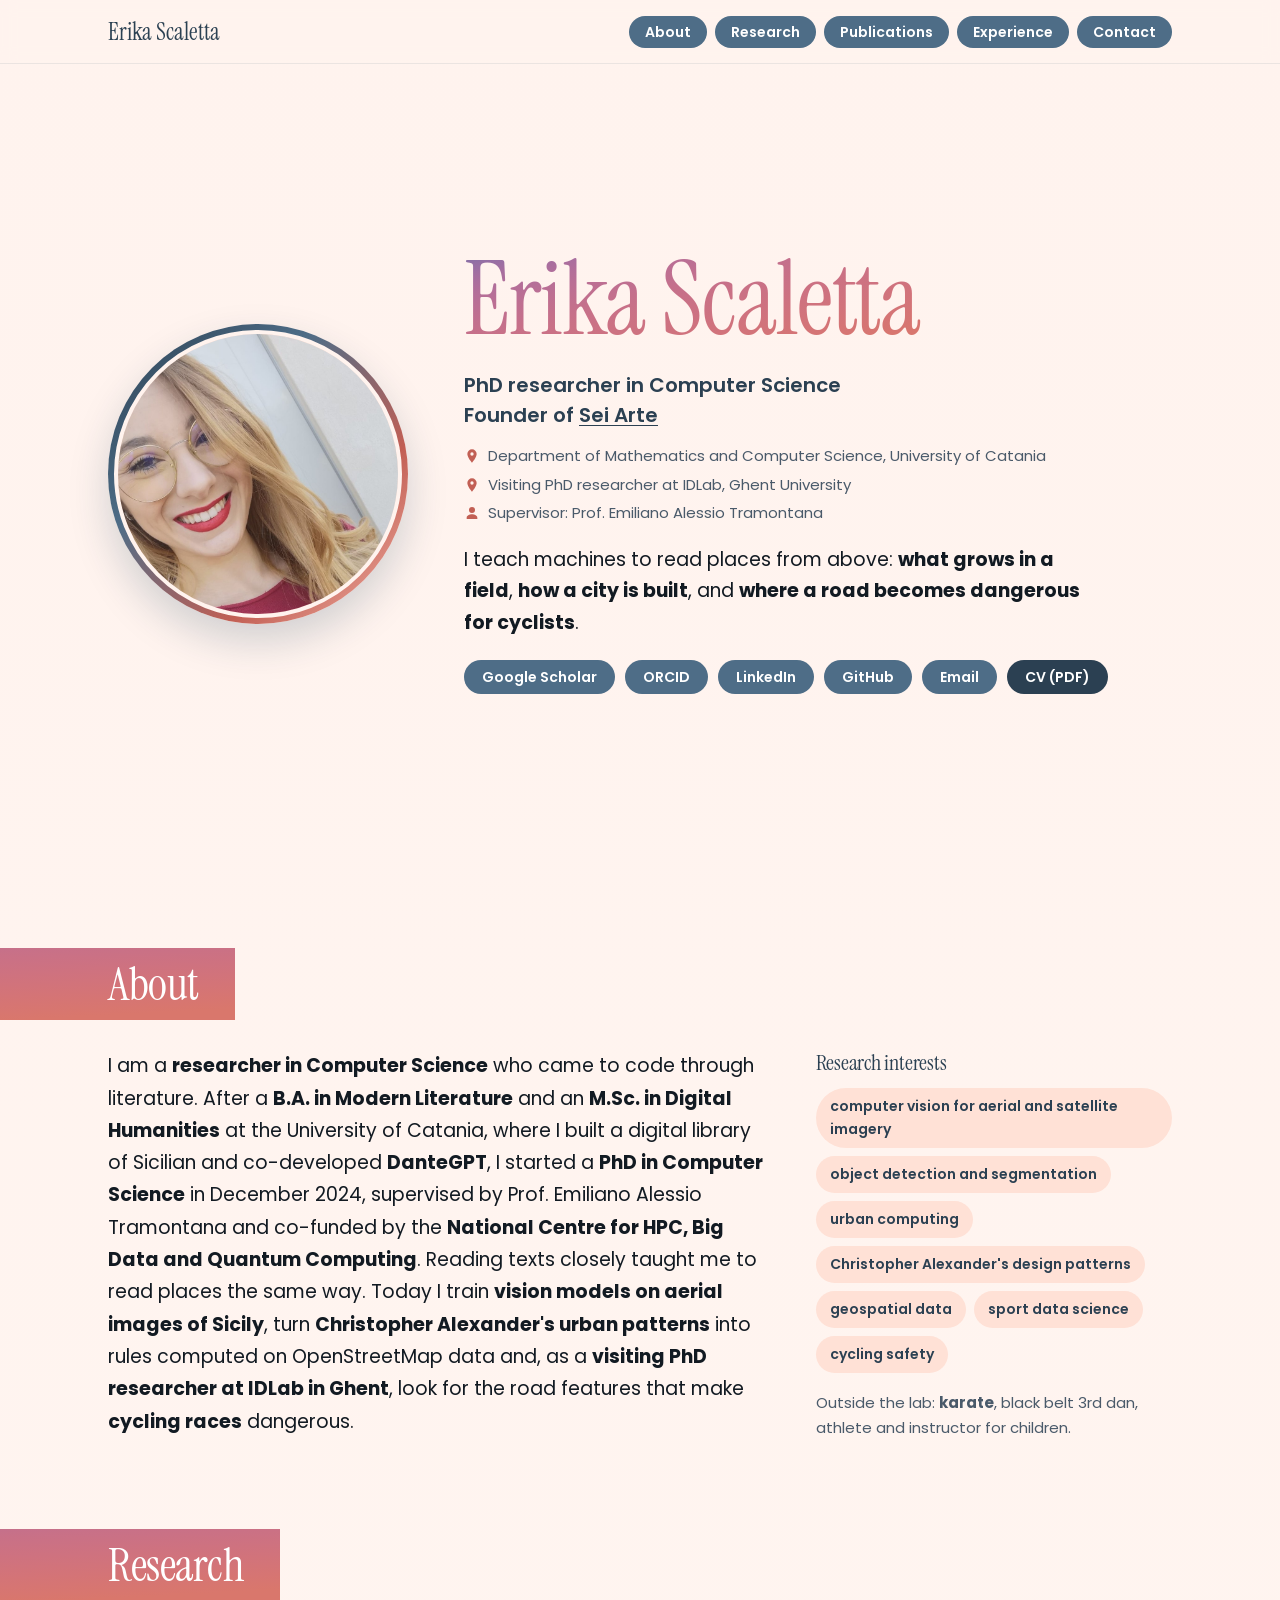
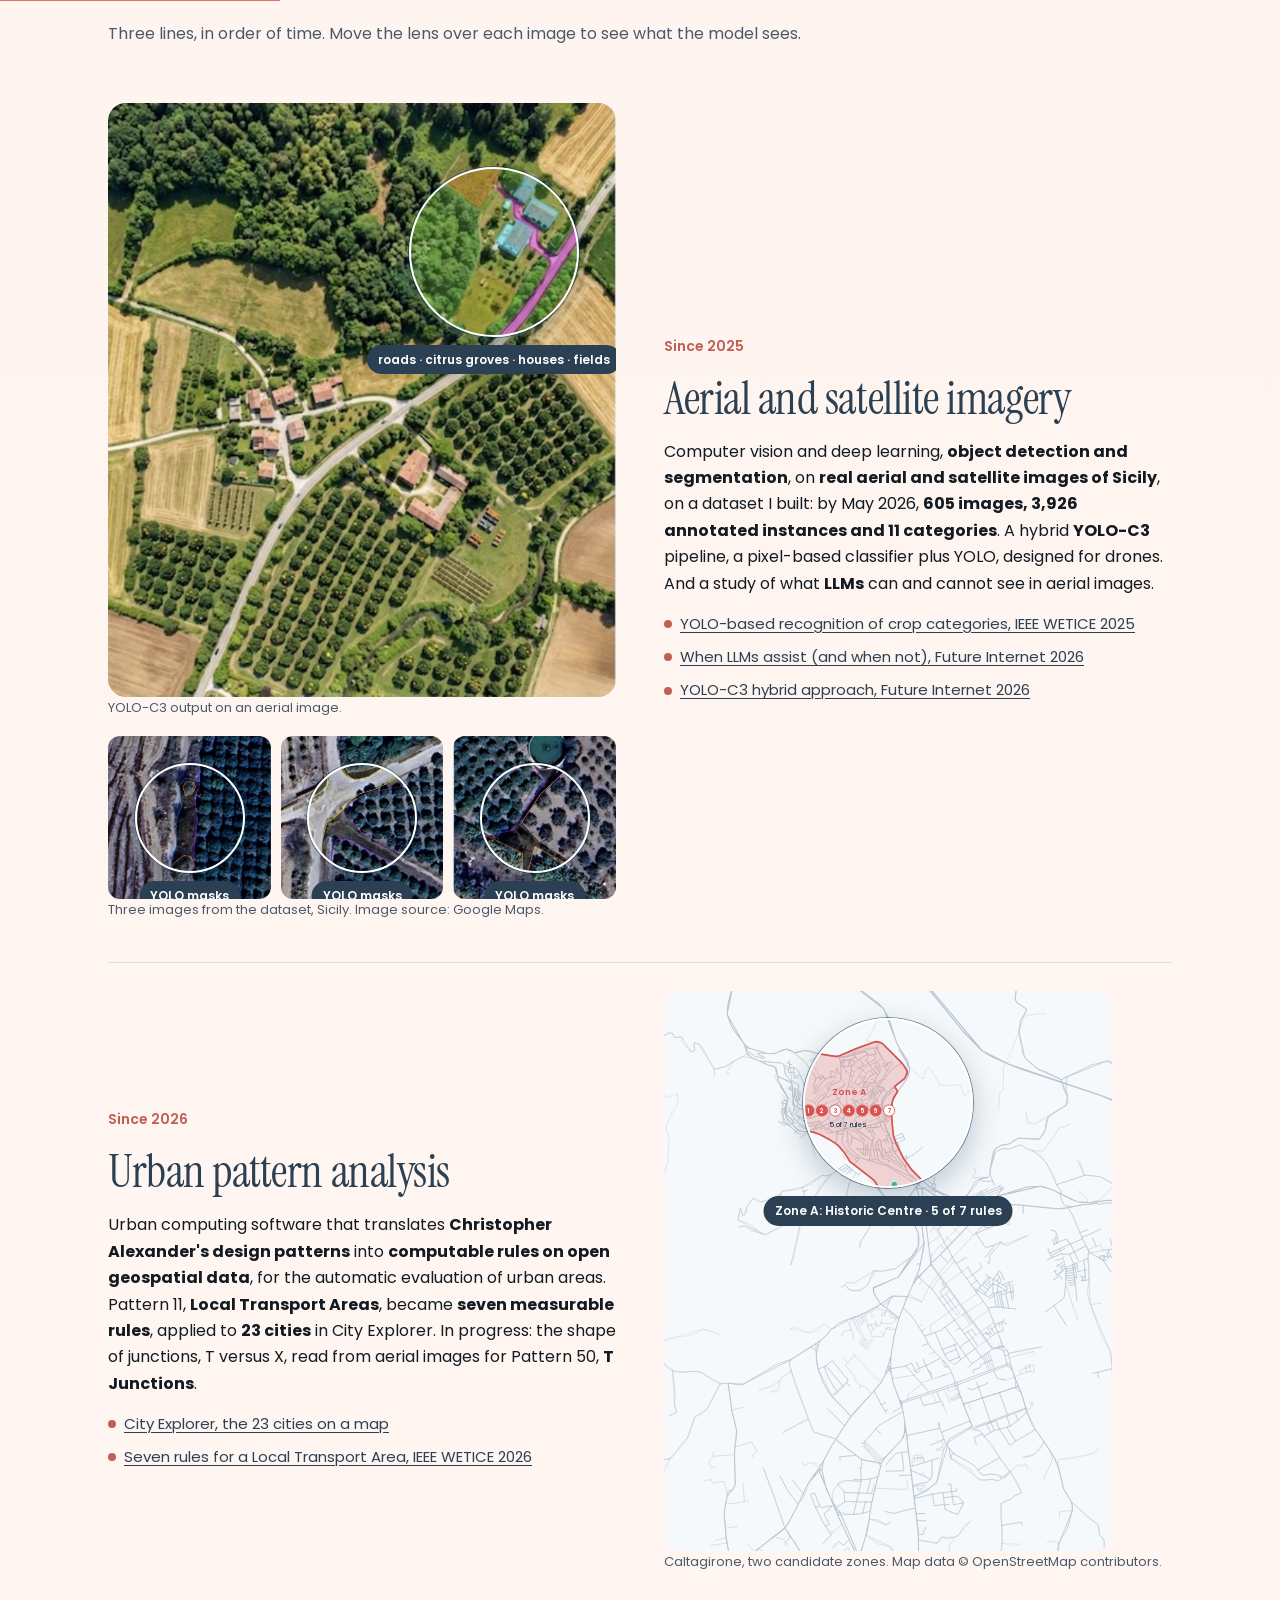
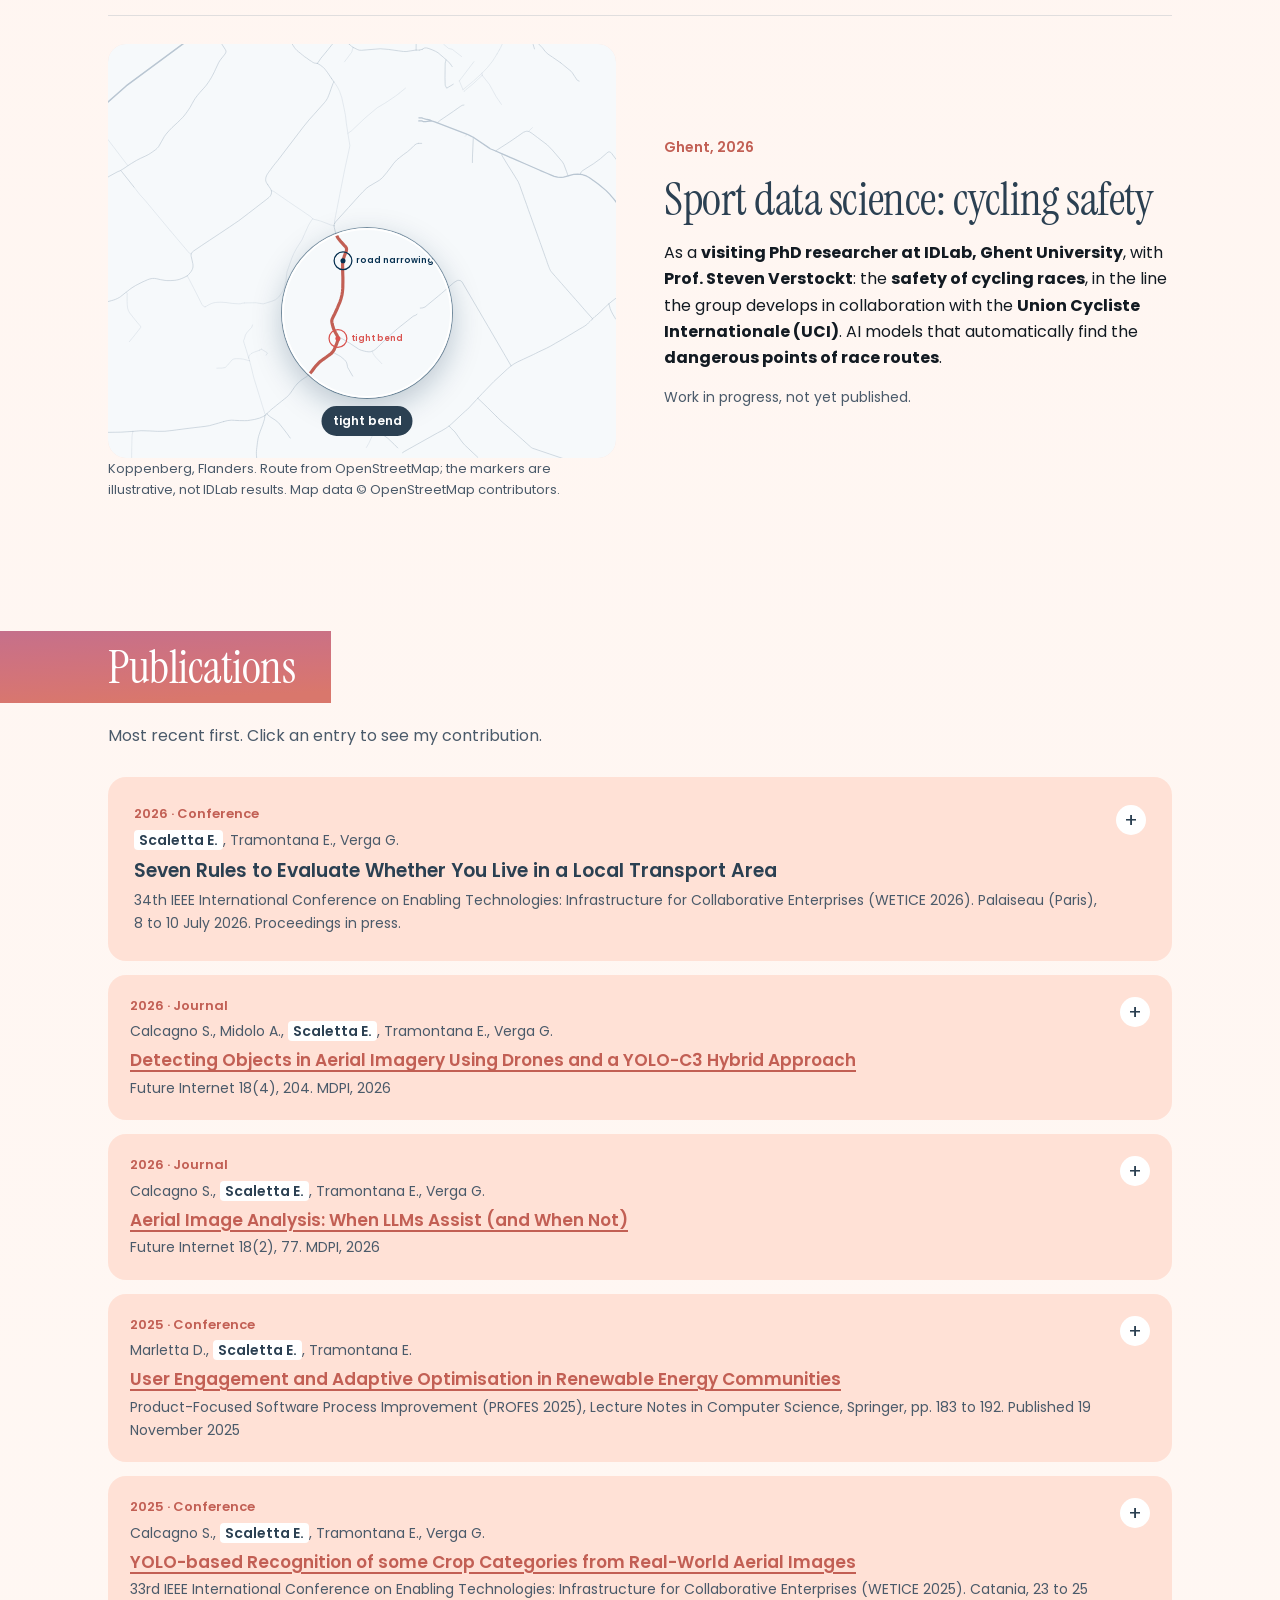
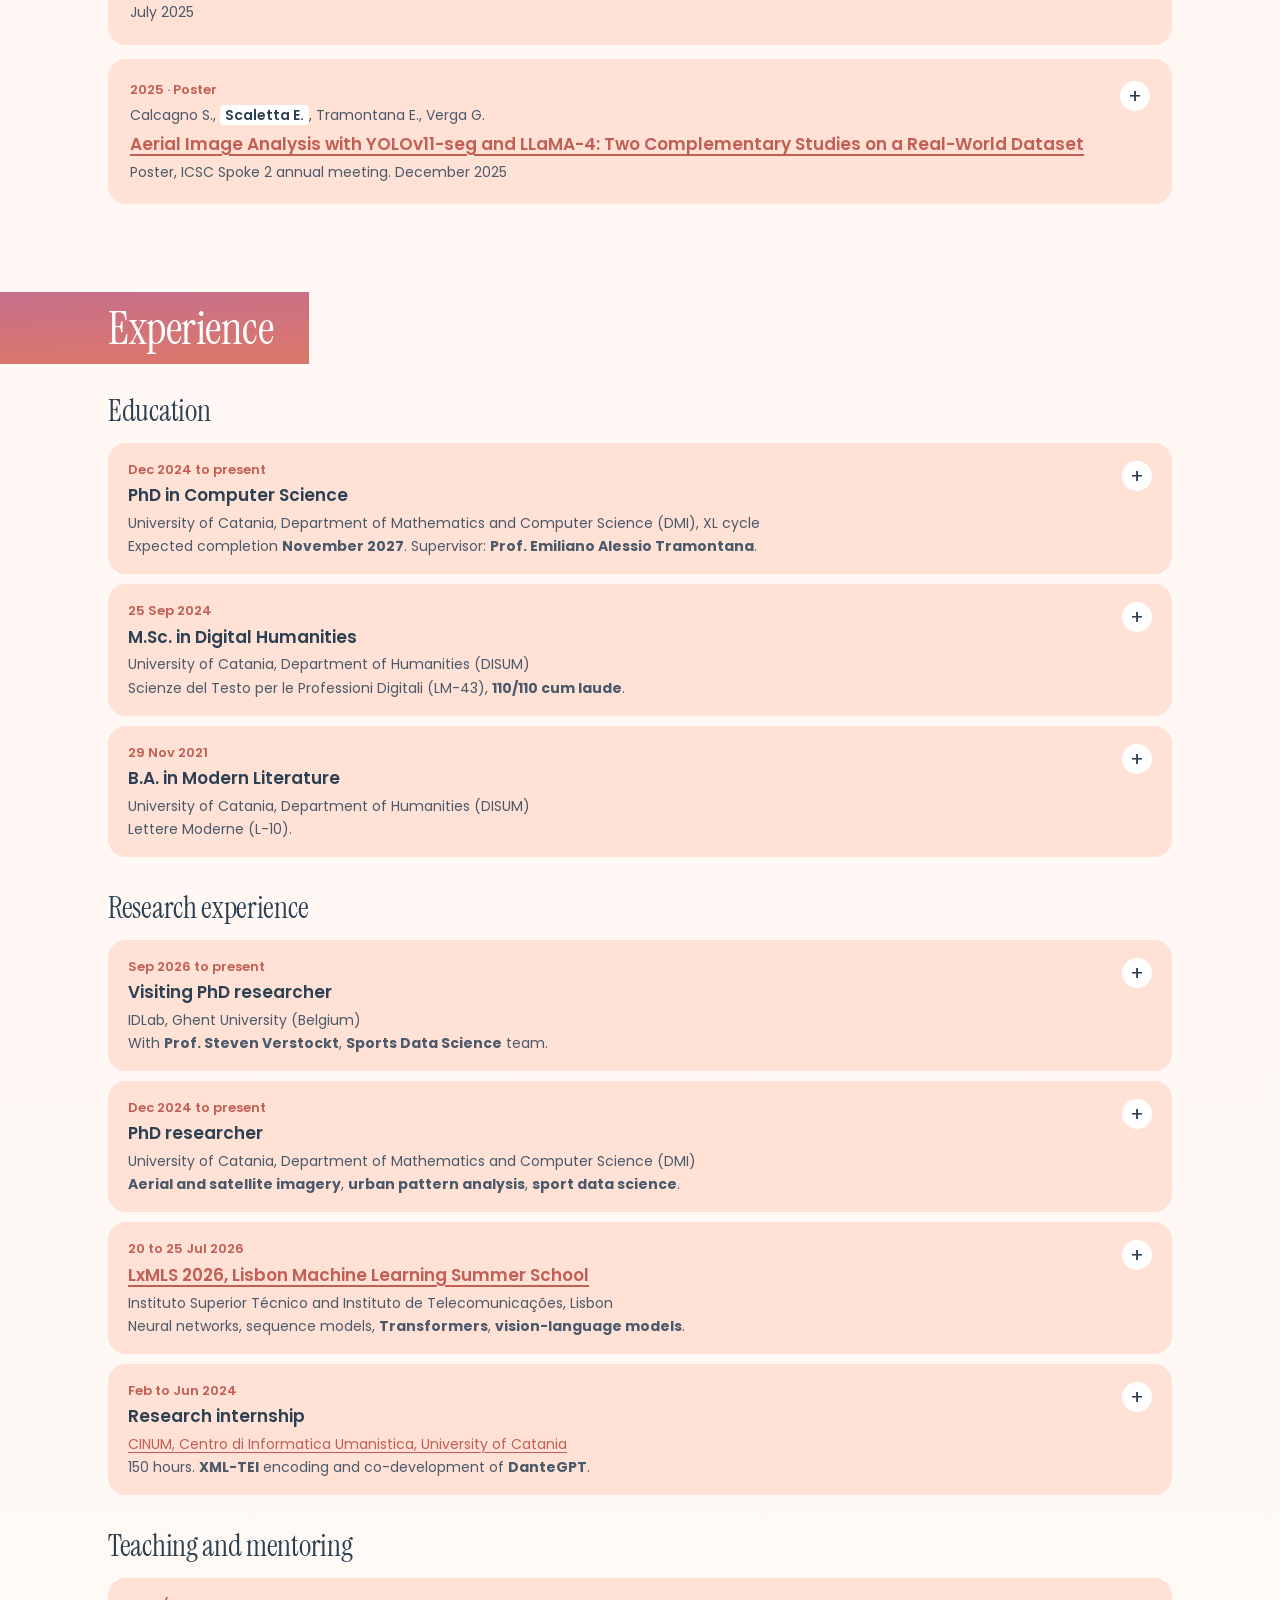
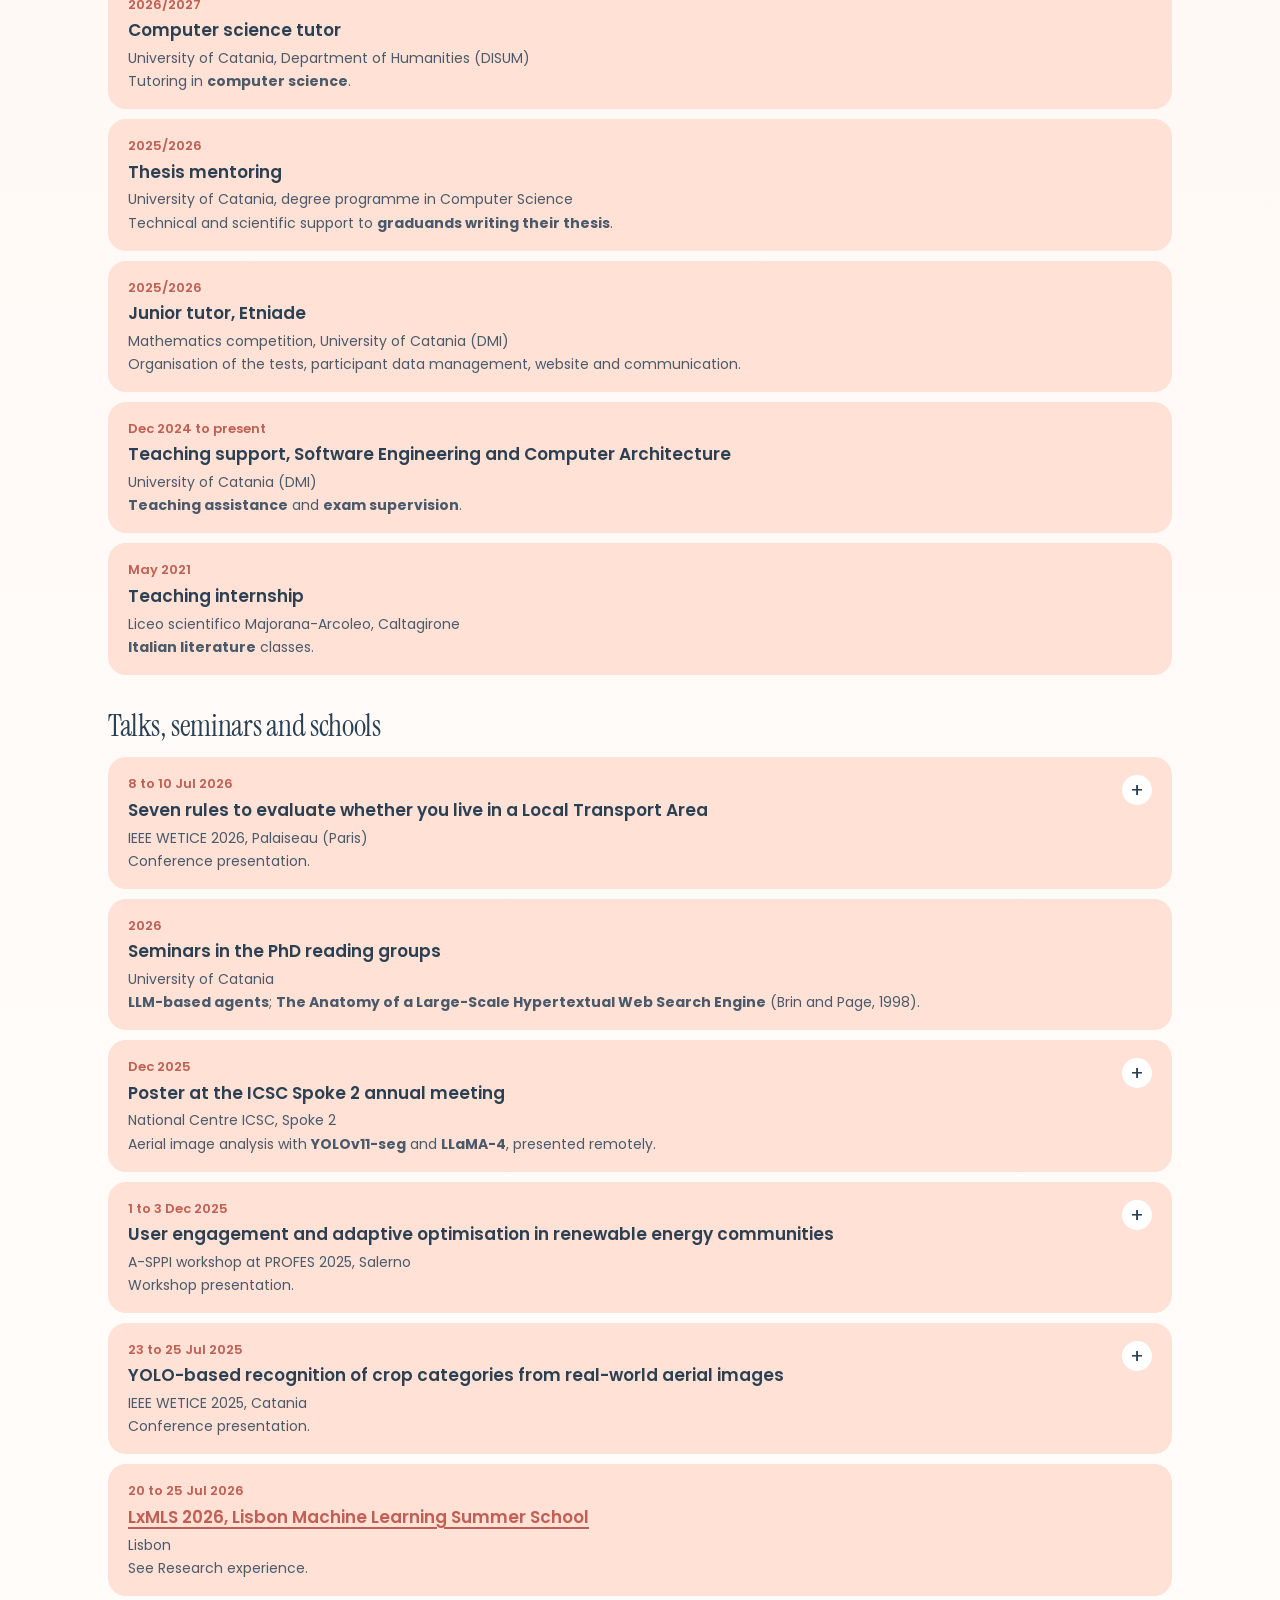
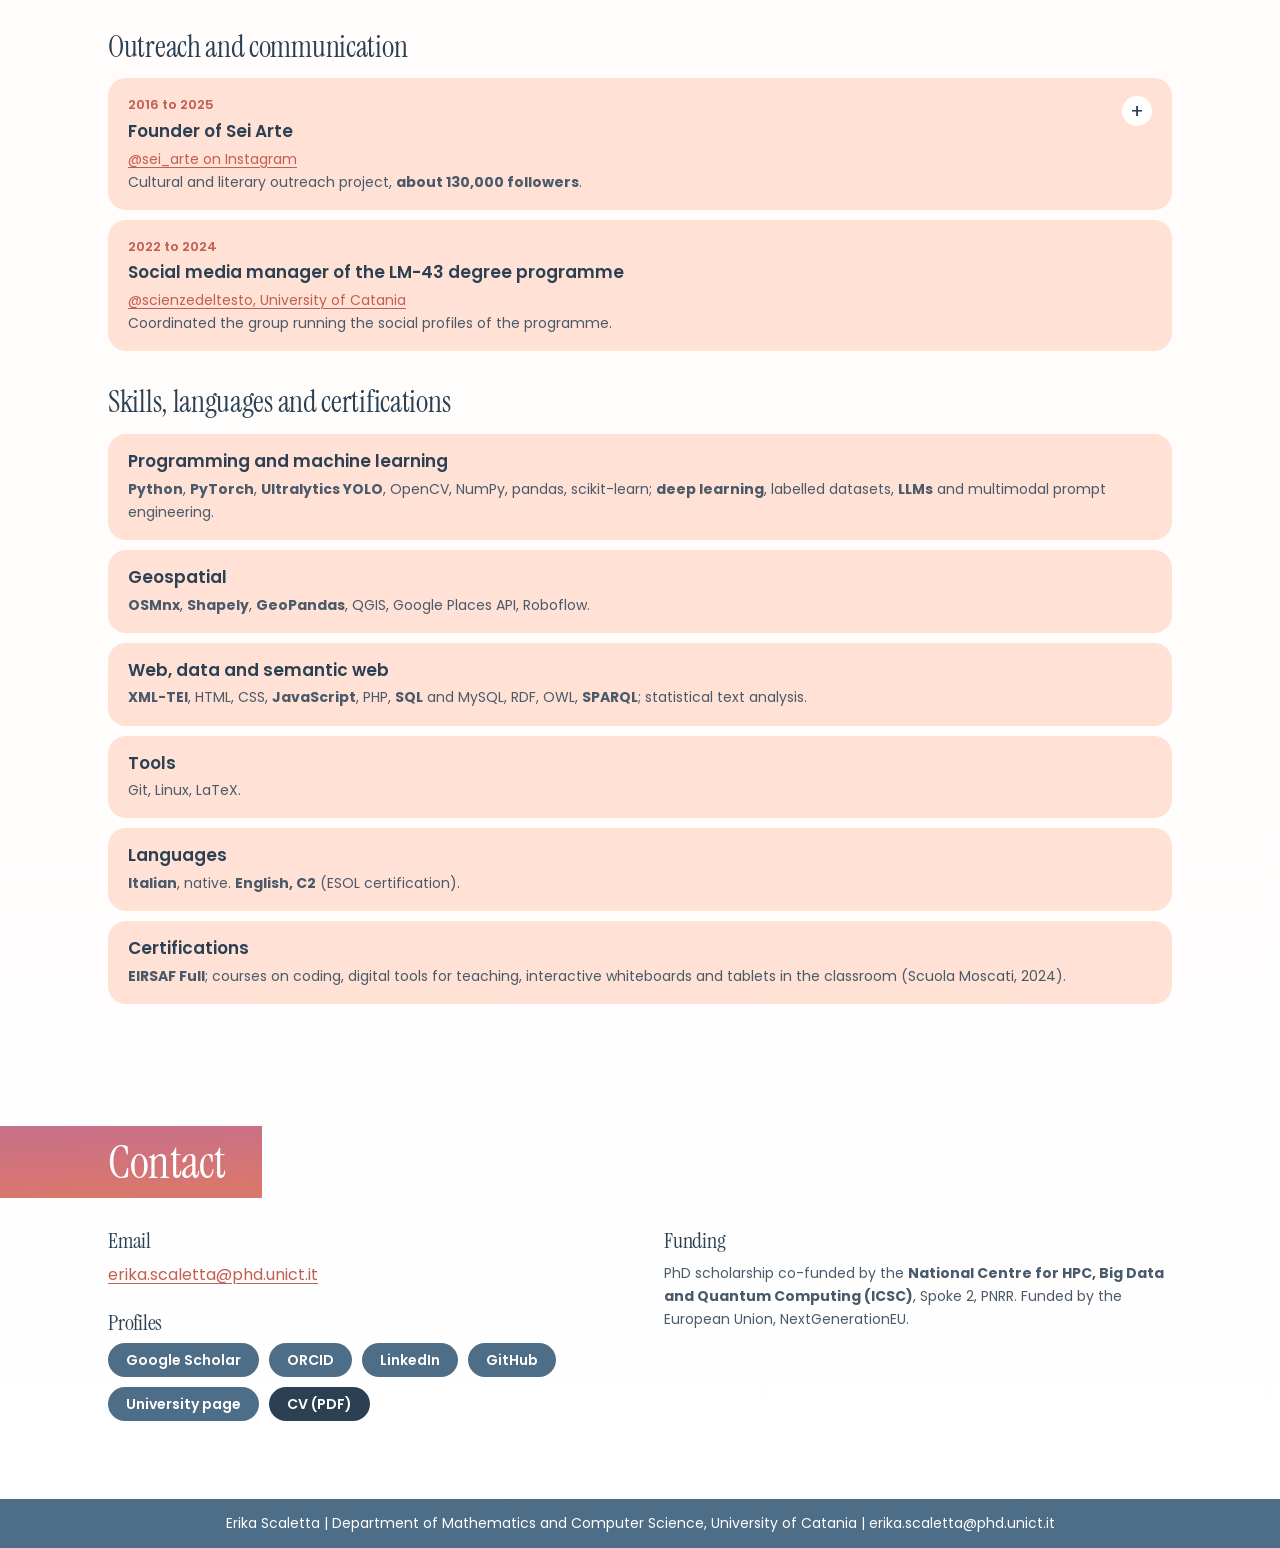
==== commit 897a8042: "Opening: two roles, three facts with icons, then the sentence Co-Authored-By: Claude Fable 5.1 <nore" ====
--- a/corallo.html
+++ b/corallo.html
@@ -46,9 +46,16 @@
         </svg>
         <div class="name-fill"></div>
       </h1>
-      <p class="role">PhD researcher in Computer Science at the University of Catania, currently visiting IDLab (Ghent University)</p>
+      <ul class="roles">
+        <li>PhD researcher in Computer Science</li>
+        <li>Founder of <a href="https://www.instagram.com/sei_arte/">Sei Arte</a></li>
+      </ul>
+      <ul class="facts">
+        <li><svg viewBox="0 0 24 24" aria-hidden="true"><path d="M12 2a7 7 0 0 0-7 7c0 5.2 7 13 7 13s7-7.8 7-13a7 7 0 0 0-7-7zm0 9.5A2.5 2.5 0 1 1 12 6.5a2.5 2.5 0 0 1 0 5z"/></svg><span>Department of Mathematics and Computer Science, University of Catania</span></li>
+        <li><svg viewBox="0 0 24 24" aria-hidden="true"><path d="M12 2a7 7 0 0 0-7 7c0 5.2 7 13 7 13s7-7.8 7-13a7 7 0 0 0-7-7zm0 9.5A2.5 2.5 0 1 1 12 6.5a2.5 2.5 0 0 1 0 5z"/></svg><span>Visiting PhD researcher at IDLab, Ghent University</span></li>
+        <li><svg viewBox="0 0 24 24" aria-hidden="true"><path d="M12 12a4.5 4.5 0 1 0 0-9 4.5 4.5 0 0 0 0 9zm0 2c-4 0-8 2-8 5v2h16v-2c0-3-4-5-8-5z"/></svg><span>Supervisor: Prof. Emiliano Alessio Tramontana</span></li>
+      </ul>
       <p class="lede">I teach machines to read places from above: <b>what grows in a field</b>, <b>how a city is built</b>, and <b>where a road becomes dangerous for cyclists</b>.</p>
-      <p class="affil"><b>Department of Mathematics and Computer Science</b>, University of Catania. Supervisor: <b>Prof. Emiliano Alessio Tramontana</b>.</p>
       <ul class="buttons">
         <li><a class="pill" href="https://scholar.google.com/citations?user=HHEmF8QAAAAJ">Google Scholar</a></li>
         <li><a class="pill" href="https://orcid.org/0009-0003-3692-6091">ORCID</a></li>
--- a/assets/css/site.css
+++ b/assets/css/site.css
@@ -82,9 +82,12 @@
 .name-svg{position:absolute;left:0;top:0;width:0;height:0;overflow:visible;font:inherit}
 .name-svg text{font-family:"Instrument Serif",Georgia,serif;font-weight:400;letter-spacing:-.01em}
 .name-fill{position:absolute;left:0;top:0;width:100%;height:100%;clip-path:url(#name-clip);background:var(--grad)}
-.role{font-size:clamp(17px,1.6vw,20px);font-weight:600;color:var(--night);margin:0 0 14px;max-width:44ch}
-.lede{font-size:clamp(17px,1.5vw,19px);color:var(--ink);max-width:52ch;margin:0 0 14px}
-.affil{font-size:15px;color:var(--muted);margin:0 0 22px}
+.roles{list-style:none;margin:0 0 14px;padding:0;font-size:clamp(17px,1.6vw,20px);font-weight:600;color:var(--night);line-height:1.5}
+.roles a{color:inherit}
+.facts{list-style:none;margin:0 0 18px;padding:0;font-size:15px;color:var(--muted);display:grid;gap:4px}
+.facts li{display:flex;align-items:flex-start;gap:8px}
+.facts svg{width:16px;height:16px;flex:none;margin-top:4px;fill:var(--band-2)}
+.lede{font-size:clamp(17px,1.5vw,19px);color:var(--ink);max-width:52ch;margin:0 0 22px}
 .buttons{display:flex;flex-wrap:wrap;gap:10px;margin:0;padding:0;list-style:none}
 
 /* ---- sections ---- */
@@ -104,6 +107,7 @@
 .line + .line{border-top:1px solid rgba(6,48,80,.12)}
 .line:nth-child(odd) .line-fig{order:-1}
 .when{font-size:14px;font-weight:600;color:var(--band-2);margin:0 0 8px}
+.line h3{font-size:clamp(32px,3.6vw,46px);margin-bottom:14px}
 .line p{margin:0 0 14px}
 .wip{font-size:14px;color:var(--muted)}
 .papers{list-style:none;margin:0;padding:0;display:grid;gap:8px;font-size:15px}
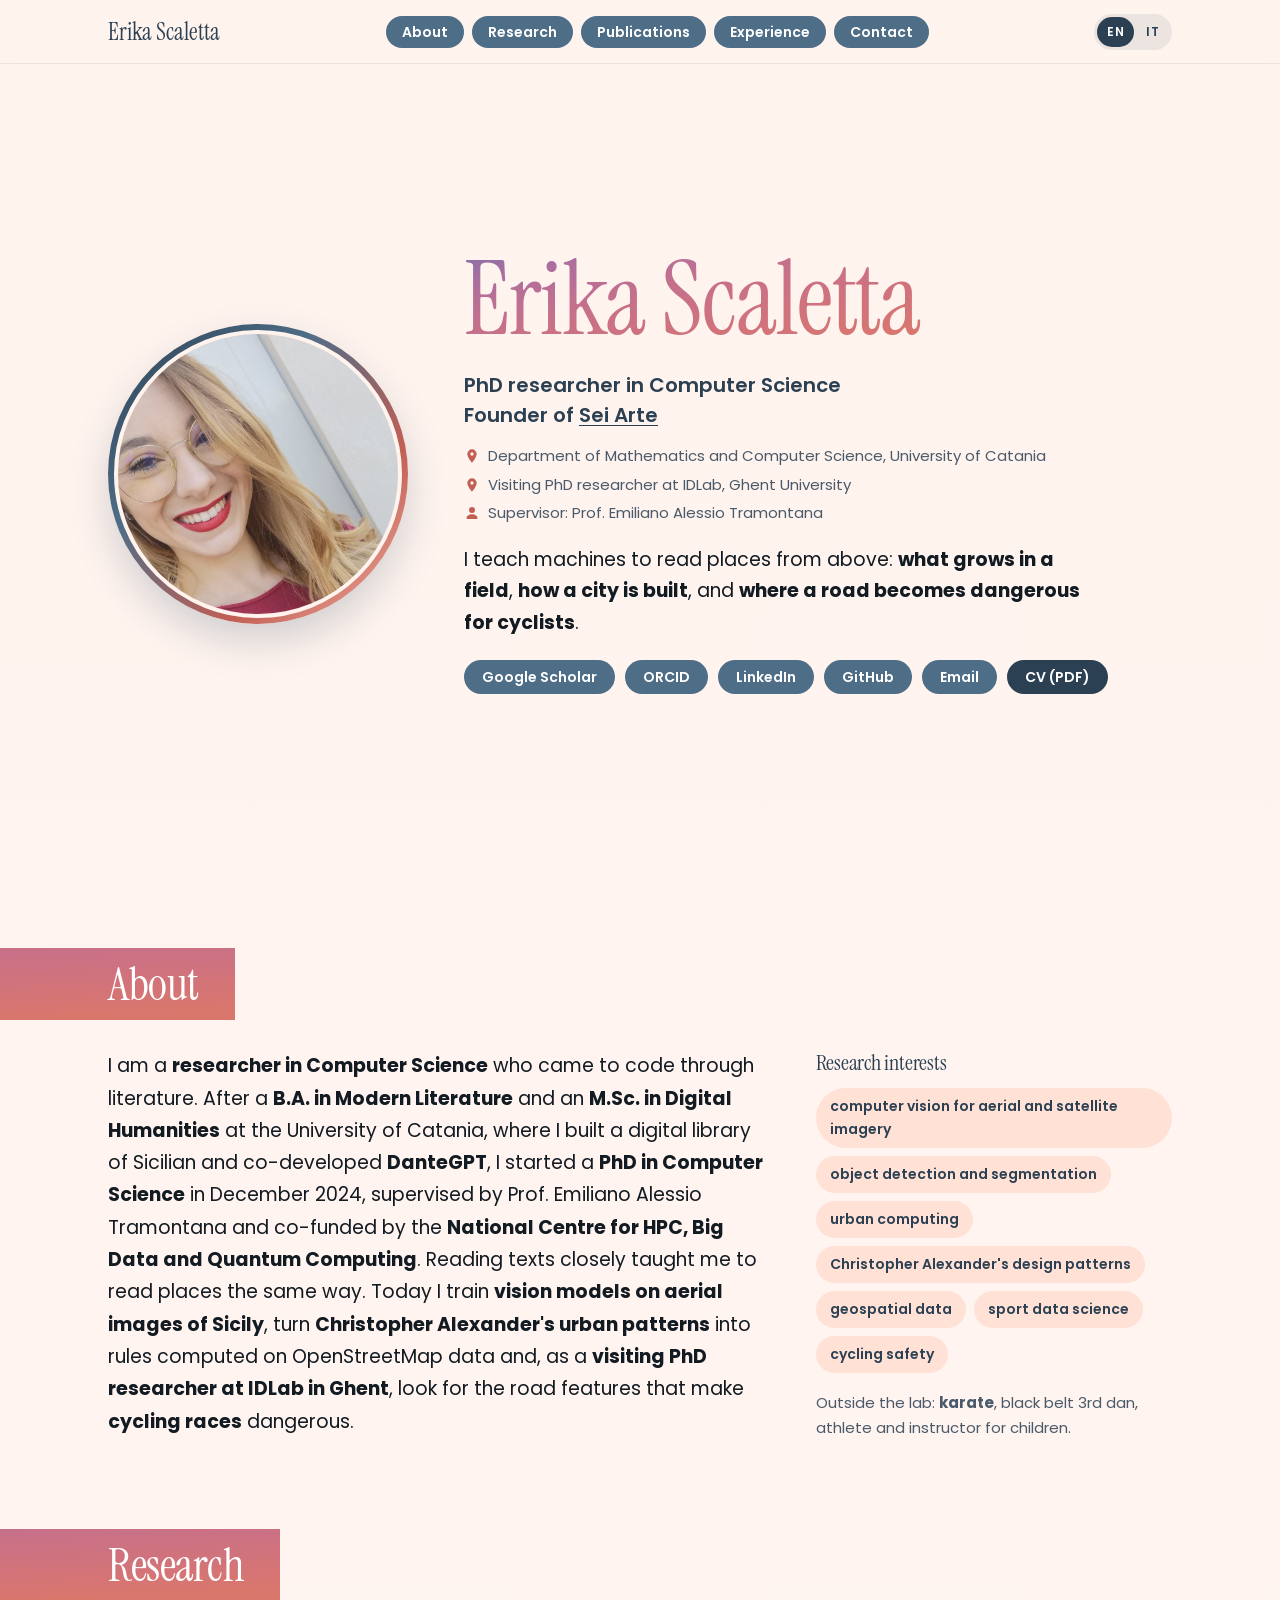
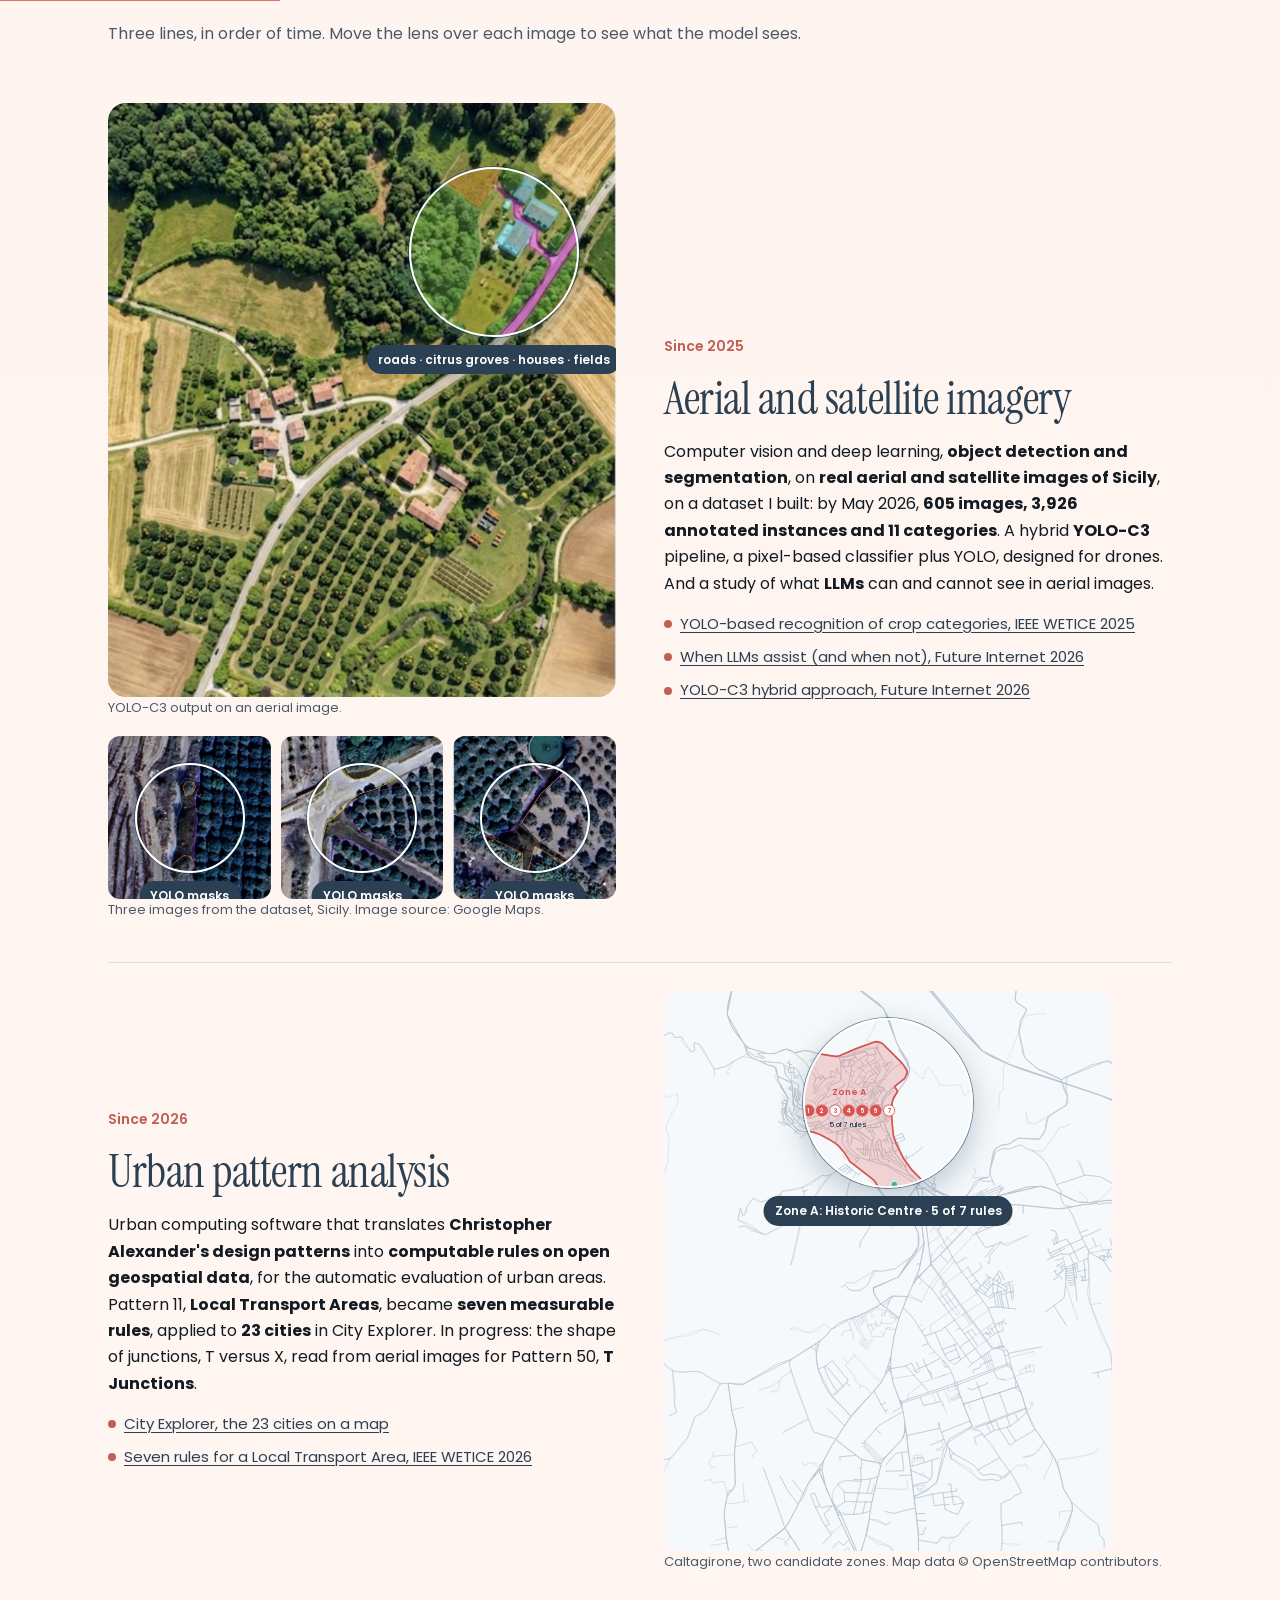
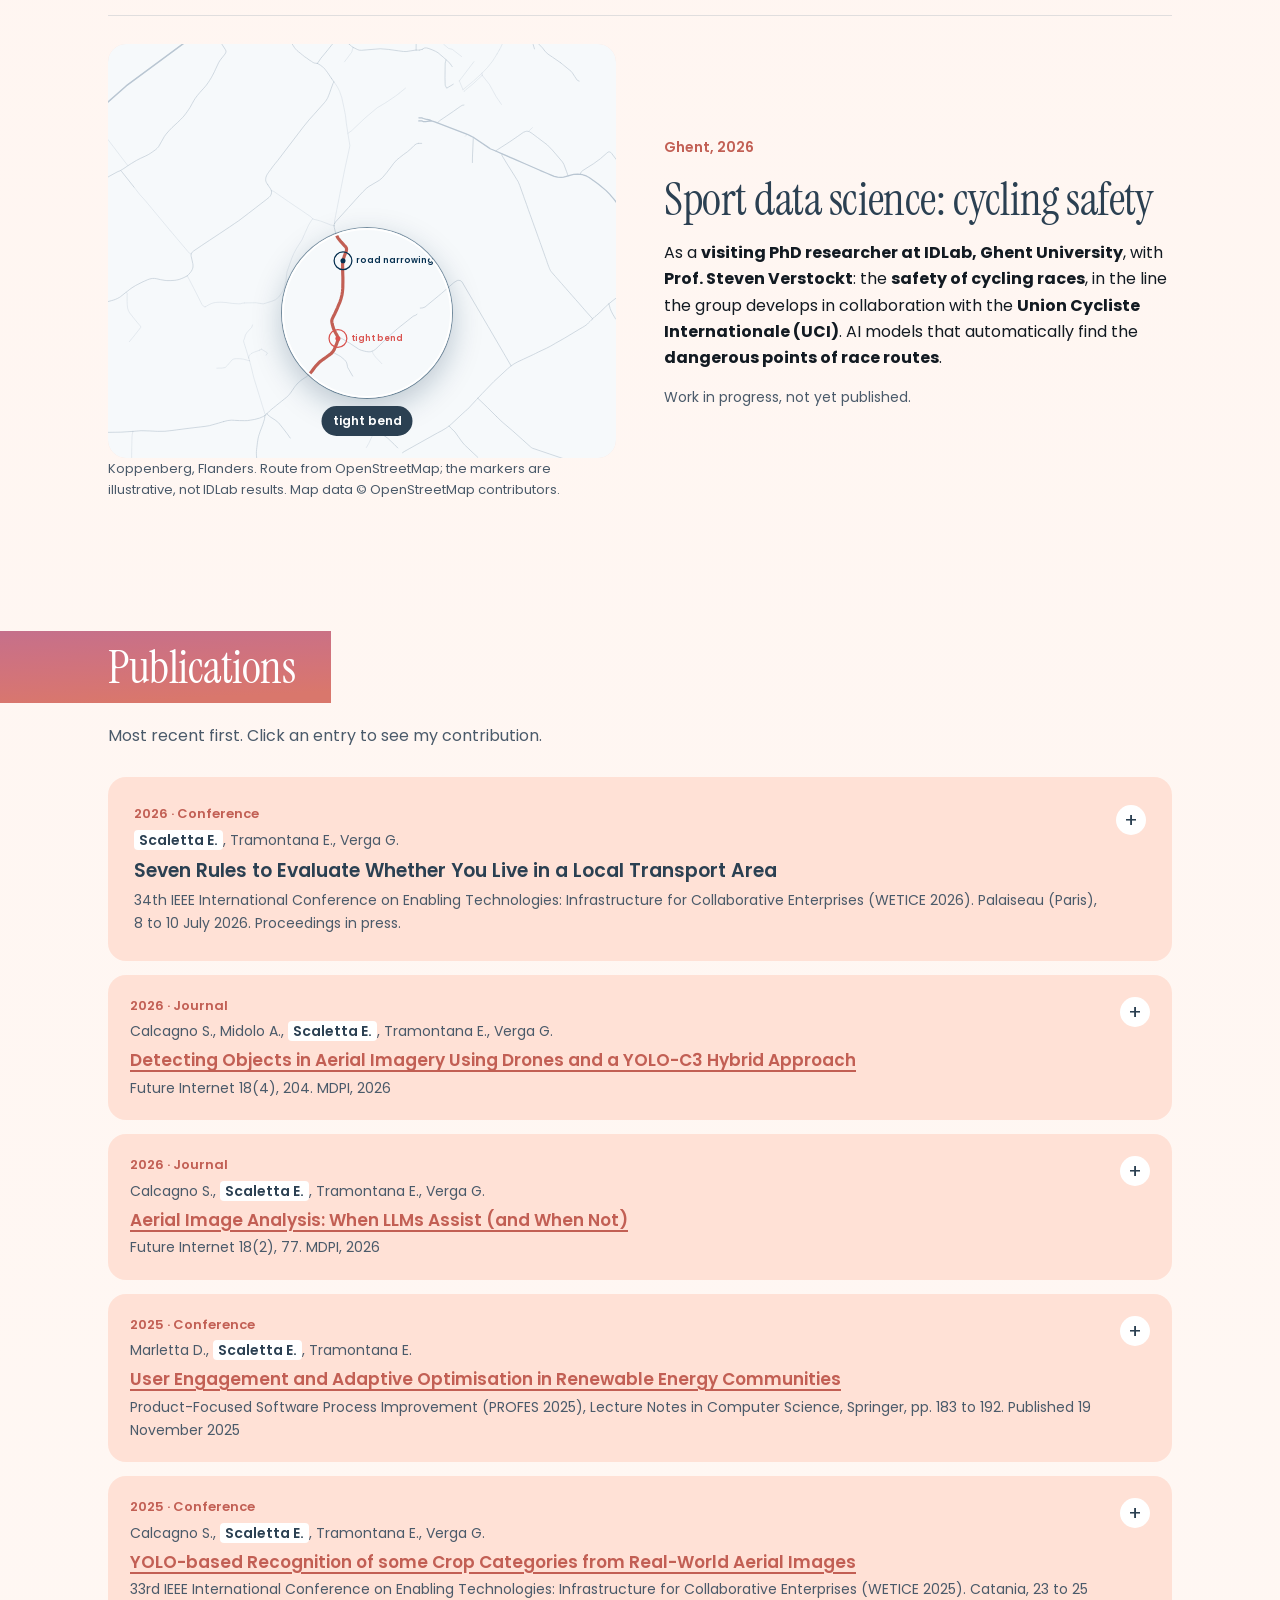
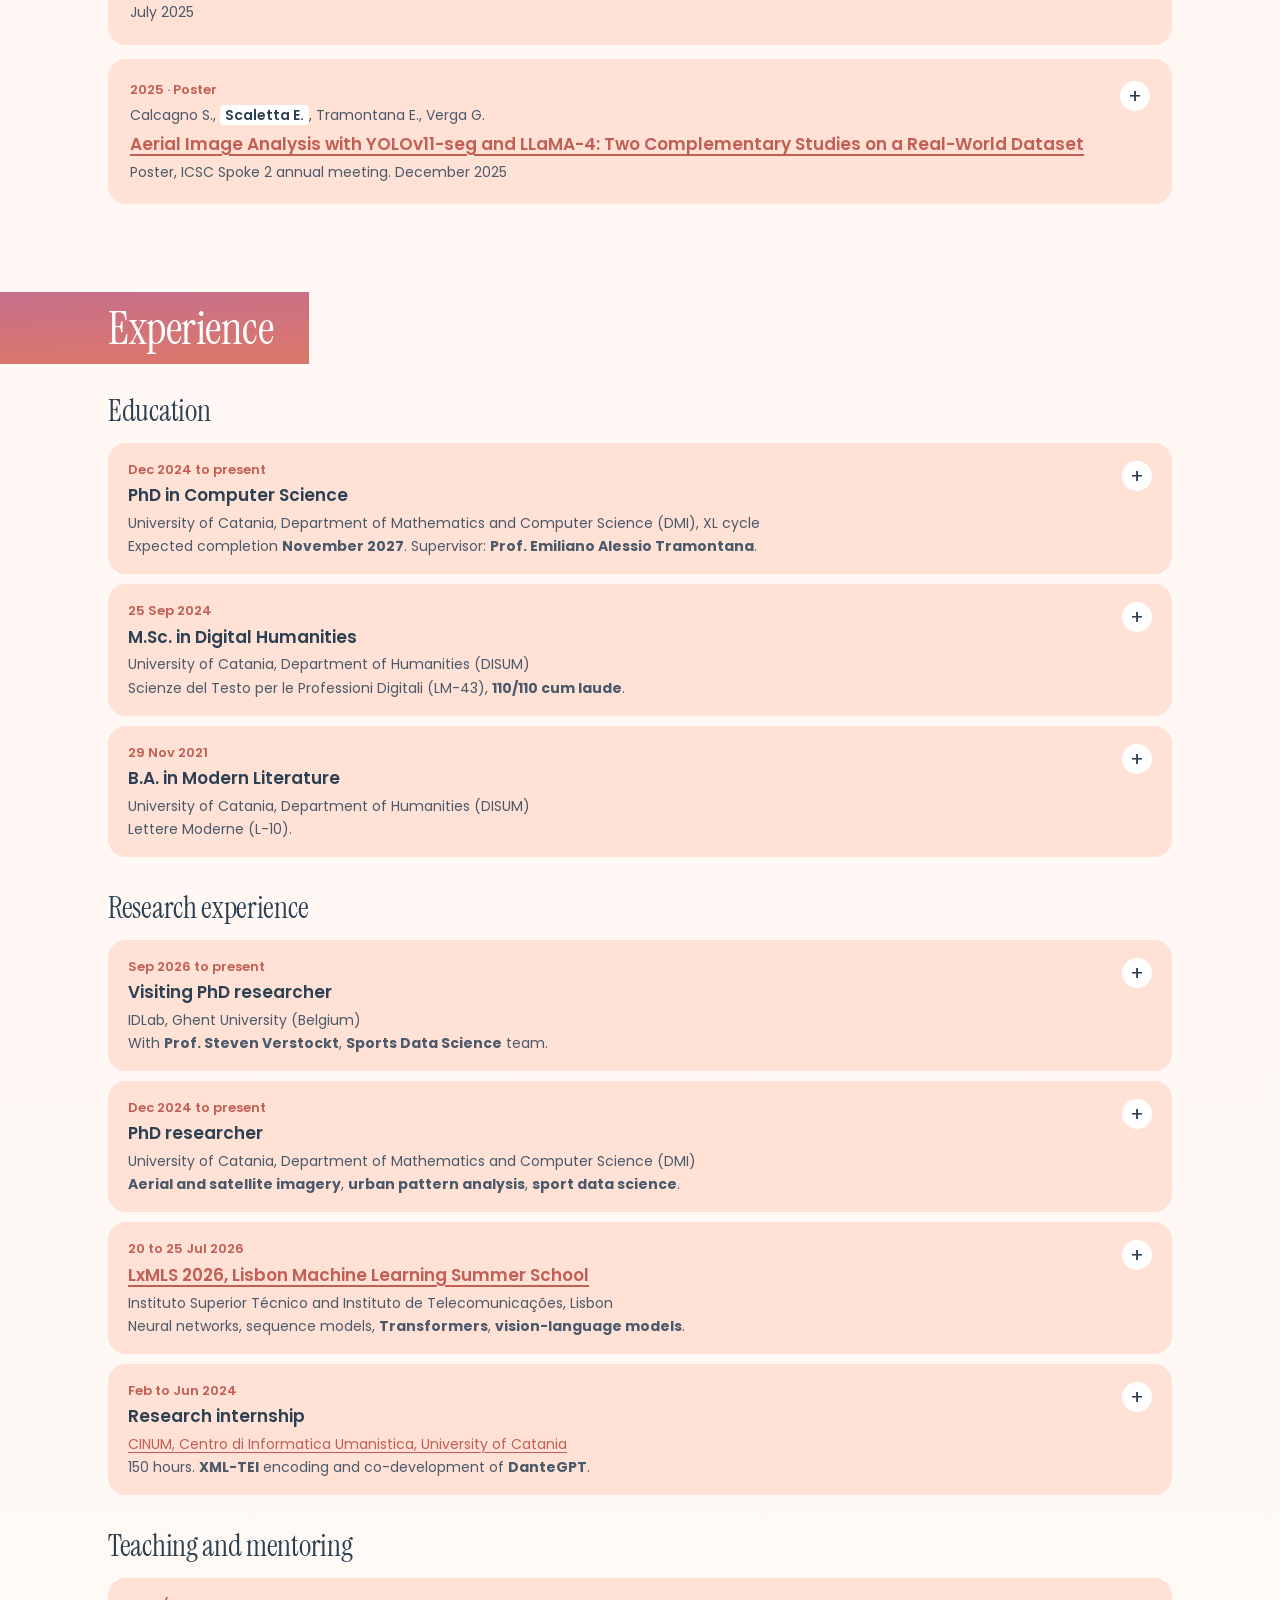
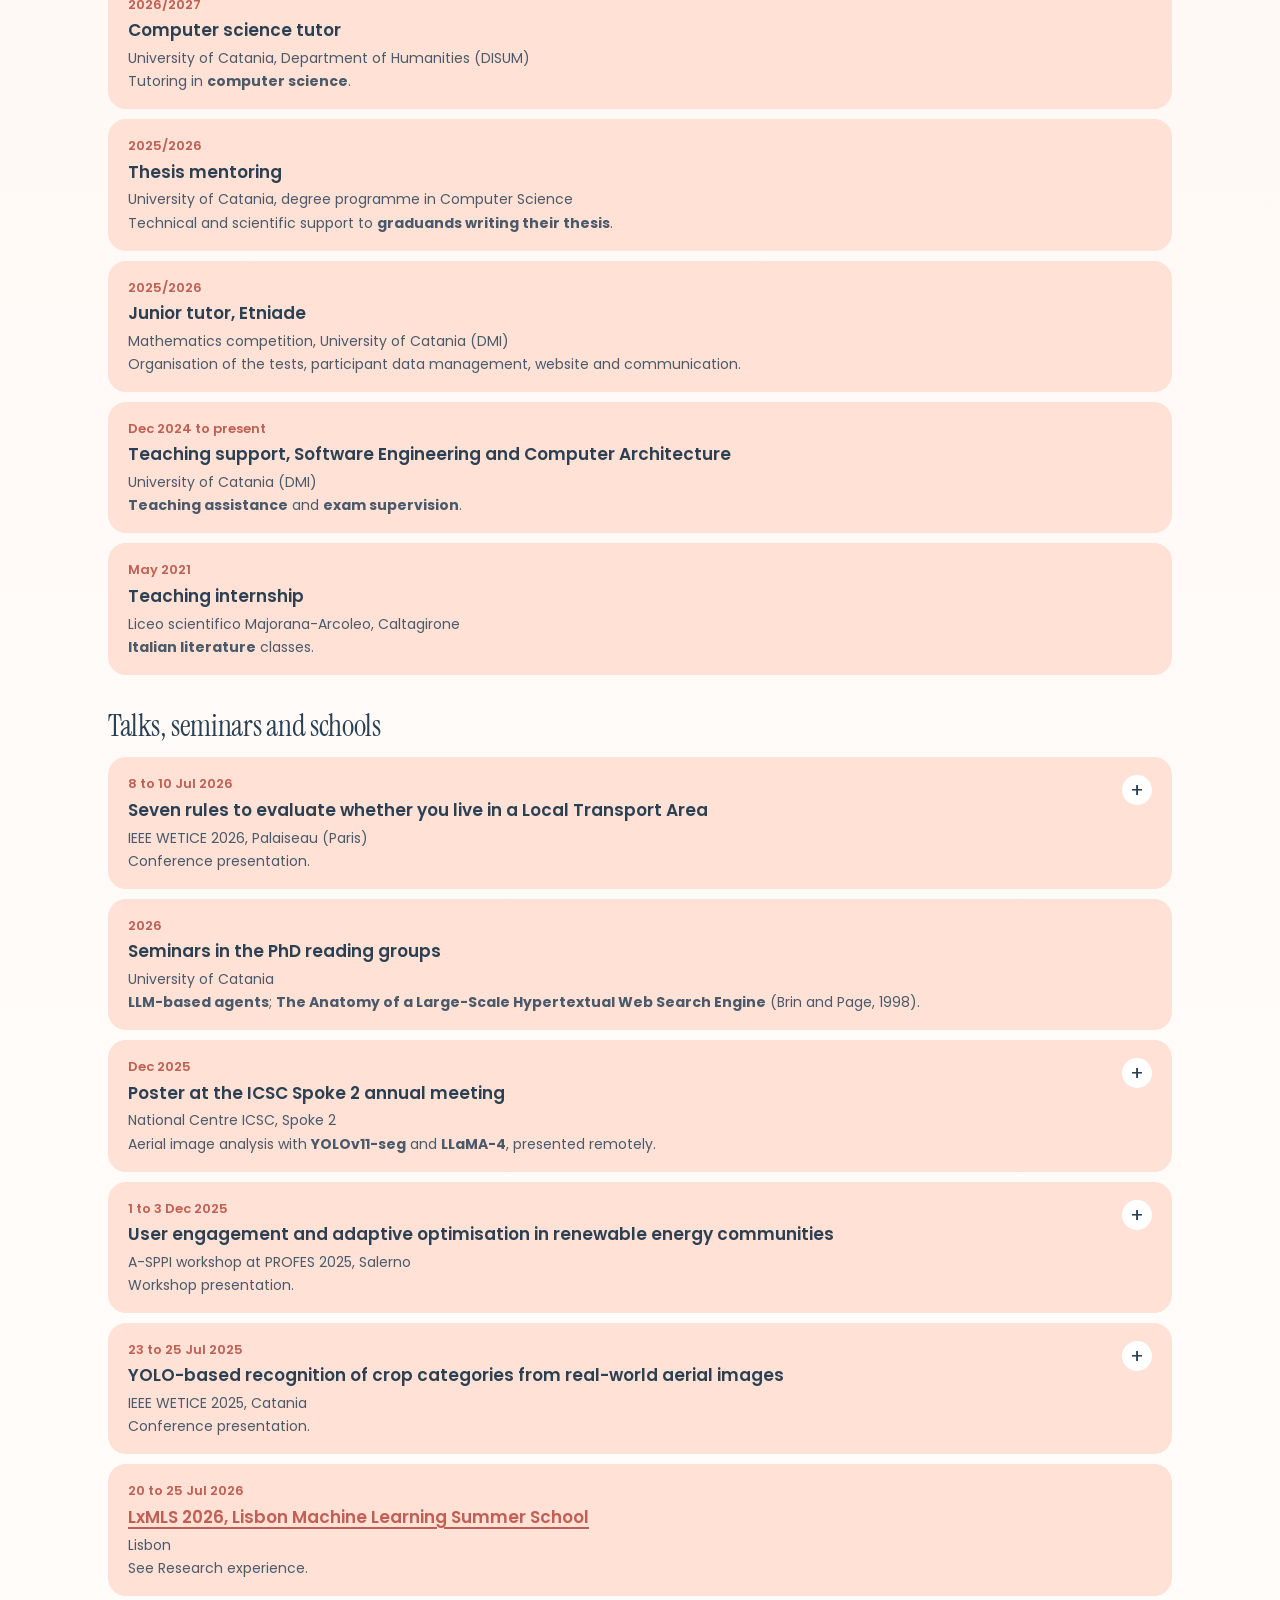
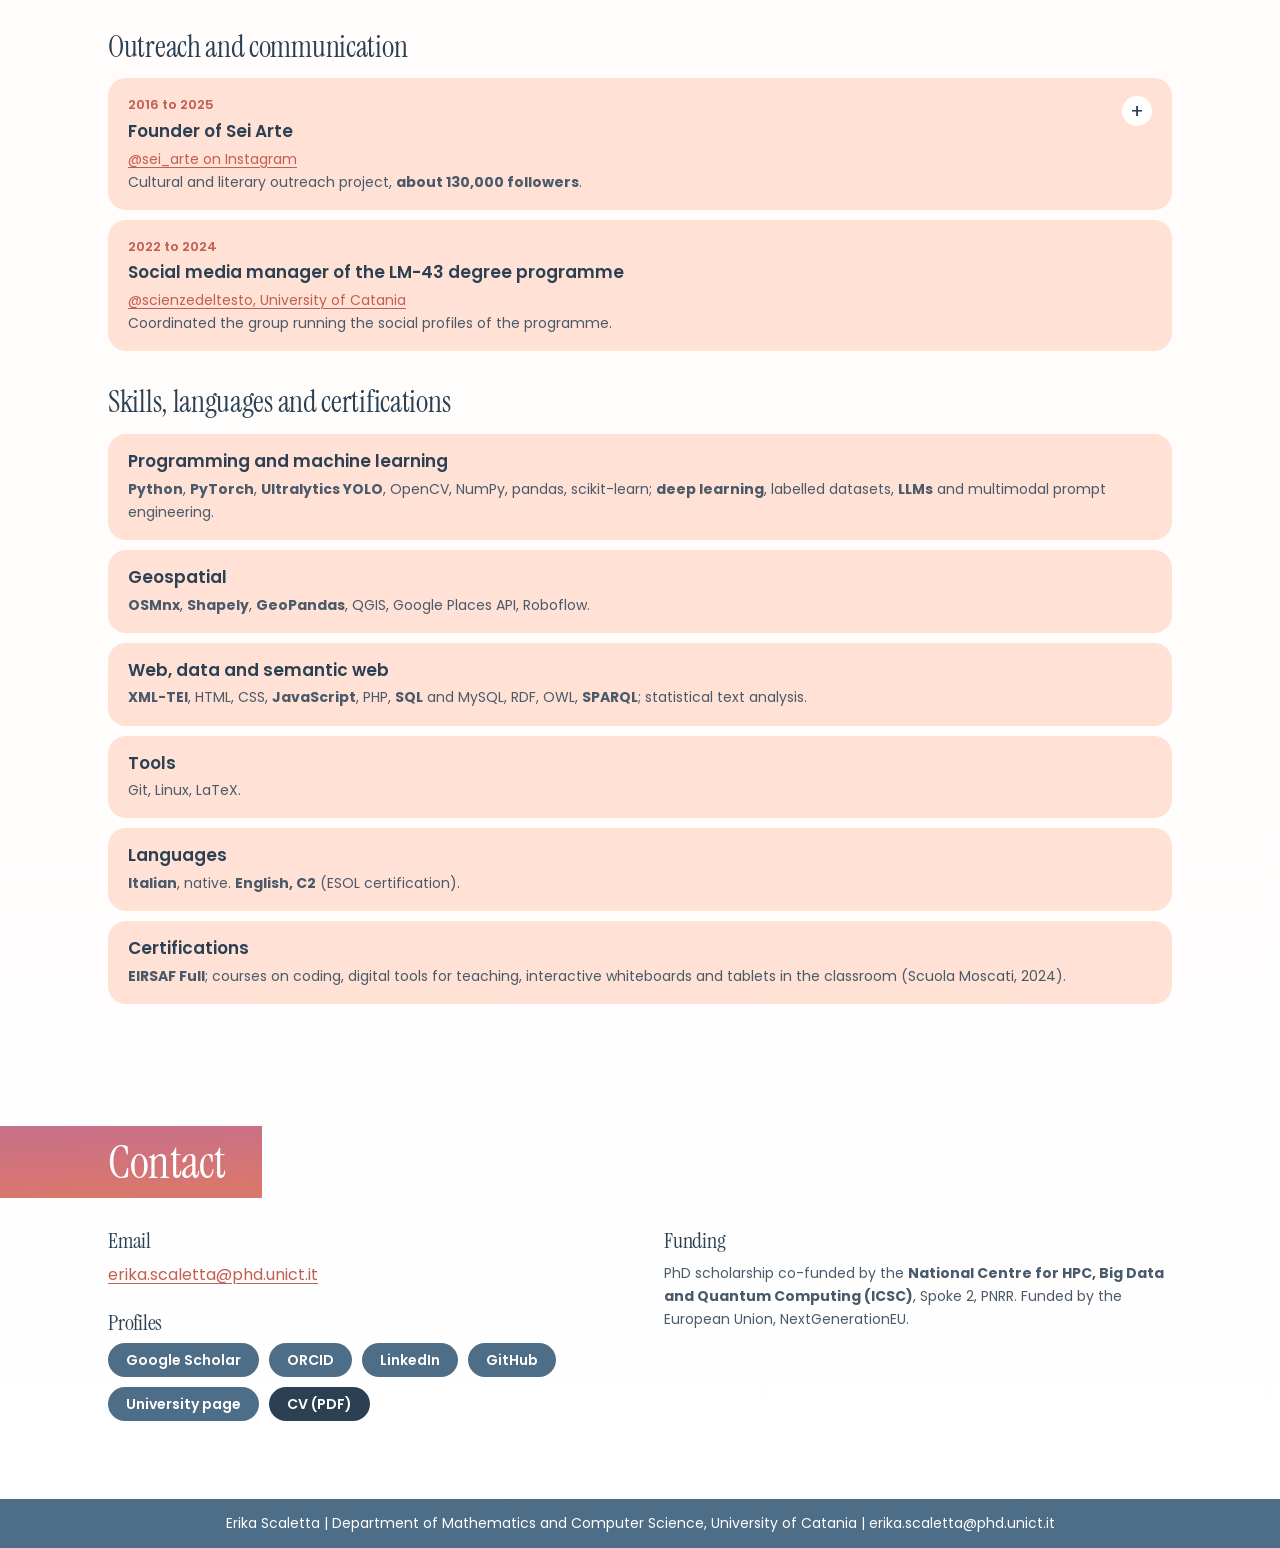
==== commit ce96214c: "Language switch: English by default, Italian on request EN | IT buttons in the fixed bar. Fixed text" ====
--- a/corallo.html
+++ b/corallo.html
@@ -19,19 +19,23 @@
 </head>
 <body>
 
-<a class="skip" href="#main">Skip to content</a>
+<a class="skip" href="#main" data-i18n="skip">Skip to content</a>
 
 <nav class="nav" aria-label="Main">
   <div class="nav-in">
     <a class="brand" href="#top">Erika Scaletta</a>
     <button class="nav-toggle" aria-expanded="false" aria-controls="nav-links" aria-label="Menu"><span></span><span></span></button>
     <ul class="nav-links" id="nav-links">
-      <li><a class="pill" href="#about">About</a></li>
-      <li><a class="pill" href="#research">Research</a></li>
-      <li><a class="pill" href="#publications">Publications</a></li>
-      <li><a class="pill" href="#experience">Experience</a></li>
-      <li><a class="pill" href="#contact">Contact</a></li>
+      <li><a class="pill" href="#about" data-i18n="nav.about">About</a></li>
+      <li><a class="pill" href="#research" data-i18n="nav.research">Research</a></li>
+      <li><a class="pill" href="#publications" data-i18n="nav.publications">Publications</a></li>
+      <li><a class="pill" href="#experience" data-i18n="nav.experience">Experience</a></li>
+      <li><a class="pill" href="#contact" data-i18n="nav.contact">Contact</a></li>
     </ul>
+    <div class="lang" role="group" aria-label="Language">
+      <button type="button" data-lang="en" aria-pressed="true" lang="en">EN</button>
+      <button type="button" data-lang="it" aria-pressed="false" lang="it">IT</button>
+    </div>
   </div>
 </nav>
 
@@ -47,15 +51,15 @@
         <div class="name-fill"></div>
       </h1>
       <ul class="roles">
-        <li>PhD researcher in Computer Science</li>
-        <li>Founder of <a href="https://www.instagram.com/sei_arte/">Sei Arte</a></li>
+        <li data-i18n="role.phd">PhD researcher in Computer Science</li>
+        <li data-i18n="role.founder">Founder of <a href="https://www.instagram.com/sei_arte/">Sei Arte</a></li>
       </ul>
       <ul class="facts">
-        <li><svg viewBox="0 0 24 24" aria-hidden="true"><path d="M12 2a7 7 0 0 0-7 7c0 5.2 7 13 7 13s7-7.8 7-13a7 7 0 0 0-7-7zm0 9.5A2.5 2.5 0 1 1 12 6.5a2.5 2.5 0 0 1 0 5z"/></svg><span>Department of Mathematics and Computer Science, University of Catania</span></li>
-        <li><svg viewBox="0 0 24 24" aria-hidden="true"><path d="M12 2a7 7 0 0 0-7 7c0 5.2 7 13 7 13s7-7.8 7-13a7 7 0 0 0-7-7zm0 9.5A2.5 2.5 0 1 1 12 6.5a2.5 2.5 0 0 1 0 5z"/></svg><span>Visiting PhD researcher at IDLab, Ghent University</span></li>
-        <li><svg viewBox="0 0 24 24" aria-hidden="true"><path d="M12 12a4.5 4.5 0 1 0 0-9 4.5 4.5 0 0 0 0 9zm0 2c-4 0-8 2-8 5v2h16v-2c0-3-4-5-8-5z"/></svg><span>Supervisor: Prof. Emiliano Alessio Tramontana</span></li>
+        <li><svg viewBox="0 0 24 24" aria-hidden="true"><path d="M12 2a7 7 0 0 0-7 7c0 5.2 7 13 7 13s7-7.8 7-13a7 7 0 0 0-7-7zm0 9.5A2.5 2.5 0 1 1 12 6.5a2.5 2.5 0 0 1 0 5z"/></svg><span data-i18n="fact.dept">Department of Mathematics and Computer Science, University of Catania</span></li>
+        <li><svg viewBox="0 0 24 24" aria-hidden="true"><path d="M12 2a7 7 0 0 0-7 7c0 5.2 7 13 7 13s7-7.8 7-13a7 7 0 0 0-7-7zm0 9.5A2.5 2.5 0 1 1 12 6.5a2.5 2.5 0 0 1 0 5z"/></svg><span data-i18n="fact.visit">Visiting PhD researcher at IDLab, Ghent University</span></li>
+        <li><svg viewBox="0 0 24 24" aria-hidden="true"><path d="M12 12a4.5 4.5 0 1 0 0-9 4.5 4.5 0 0 0 0 9zm0 2c-4 0-8 2-8 5v2h16v-2c0-3-4-5-8-5z"/></svg><span data-i18n="fact.sup">Supervisor: Prof. Emiliano Alessio Tramontana</span></li>
       </ul>
-      <p class="lede">I teach machines to read places from above: <b>what grows in a field</b>, <b>how a city is built</b>, and <b>where a road becomes dangerous for cyclists</b>.</p>
+      <p class="lede" data-i18n="lede">I teach machines to read places from above: <b>what grows in a field</b>, <b>how a city is built</b>, and <b>where a road becomes dangerous for cyclists</b>.</p>
       <ul class="buttons">
         <li><a class="pill" href="https://scholar.google.com/citations?user=HHEmF8QAAAAJ">Google Scholar</a></li>
         <li><a class="pill" href="https://orcid.org/0009-0003-3692-6091">ORCID</a></li>
@@ -72,21 +76,21 @@
 
 <section class="section" id="about" aria-labelledby="about-title">
   <div class="wrap">
-    <h2 class="band" id="about-title">About</h2>
+    <h2 class="band" id="about-title" data-i18n="about.title">About</h2>
     <div class="about-grid">
-      <p class="bio">I am a <b>researcher in Computer Science</b> who came to code through literature. After a <b>B.A. in Modern Literature</b> and an <b>M.Sc. in Digital Humanities</b> at the University of Catania, where I built a digital library of Sicilian and co-developed <b>DanteGPT</b>, I started a <b>PhD in Computer Science</b> in December 2024, supervised by Prof. Emiliano Alessio Tramontana and co-funded by the <b>National Centre for HPC, Big Data and Quantum Computing</b>. Reading texts closely taught me to read places the same way. Today I train <b>vision models on aerial images of Sicily</b>, turn <b>Christopher Alexander's urban patterns</b> into rules computed on OpenStreetMap data and, as a <b>visiting PhD researcher at IDLab in Ghent</b>, look for the road features that make <b>cycling races</b> dangerous.</p>
+      <p class="bio" data-i18n="about.bio">I am a <b>researcher in Computer Science</b> who came to code through literature. After a <b>B.A. in Modern Literature</b> and an <b>M.Sc. in Digital Humanities</b> at the University of Catania, where I built a digital library of Sicilian and co-developed <b>DanteGPT</b>, I started a <b>PhD in Computer Science</b> in December 2024, supervised by Prof. Emiliano Alessio Tramontana and co-funded by the <b>National Centre for HPC, Big Data and Quantum Computing</b>. Reading texts closely taught me to read places the same way. Today I train <b>vision models on aerial images of Sicily</b>, turn <b>Christopher Alexander's urban patterns</b> into rules computed on OpenStreetMap data and, as a <b>visiting PhD researcher at IDLab in Ghent</b>, look for the road features that make <b>cycling races</b> dangerous.</p>
       <div class="about-side">
-        <h3>Research interests</h3>
+        <h3 data-i18n="about.interests">Research interests</h3>
         <ul class="tags">
-          <li>computer vision for aerial and satellite imagery</li>
-          <li>object detection and segmentation</li>
-          <li>urban computing</li>
-          <li>Christopher Alexander's design patterns</li>
-          <li>geospatial data</li>
-          <li>sport data science</li>
-          <li>cycling safety</li>
-        </ul>
-        <p class="personal">Outside the lab: <b>karate</b>, black belt 3rd dan, athlete and instructor for children.</p>
+          <li data-i18n="tag.1">computer vision for aerial and satellite imagery</li>
+          <li data-i18n="tag.2">object detection and segmentation</li>
+          <li data-i18n="tag.3">urban computing</li>
+          <li data-i18n="tag.4">Christopher Alexander's design patterns</li>
+          <li data-i18n="tag.5">geospatial data</li>
+          <li data-i18n="tag.6">sport data science</li>
+          <li data-i18n="tag.7">cycling safety</li>
+        </ul>
+        <p class="personal" data-i18n="about.personal">Outside the lab: <b>karate</b>, black belt 3rd dan, athlete and instructor for children.</p>
       </div>
     </div>
   </div>
@@ -94,56 +98,56 @@
 
 <section class="section" id="research" aria-labelledby="research-title">
   <div class="wrap">
-    <h2 class="band" id="research-title">Research</h2>
-    <p class="intro">Three lines, in order of time. Move the lens over each image to see what the model sees.</p>
+    <h2 class="band" id="research-title" data-i18n="research.title">Research</h2>
+    <p class="intro" data-i18n="research.intro">Three lines, in order of time. Move the lens over each image to see what the model sees.</p>
 
     <article class="line">
       <div class="line-text">
-        <p class="when">Since 2025</p>
-        <h3>Aerial and satellite imagery</h3>
-        <p>Computer vision and deep learning, <b>object detection and segmentation</b>, on <b>real aerial and satellite images of Sicily</b>, on a dataset I built: by May 2026, <b>605 images, 3,926 annotated instances and 11 categories</b>. A hybrid <b>YOLO-C3</b> pipeline, a pixel-based classifier plus YOLO, designed for drones. And a study of what <b>LLMs</b> can and cannot see in aerial images.</p>
+        <p class="when" data-i18n="r1.when">Since 2025</p>
+        <h3 data-i18n="r1.title">Aerial and satellite imagery</h3>
+        <p data-i18n="r1.text">Computer vision and deep learning, <b>object detection and segmentation</b>, on <b>real aerial and satellite images of Sicily</b>, on a dataset I built: by May 2026, <b>605 images, 3,926 annotated instances and 11 categories</b>. A hybrid <b>YOLO-C3</b> pipeline, a pixel-based classifier plus YOLO, designed for drones. And a study of what <b>LLMs</b> can and cannot see in aerial images.</p>
         <ul class="papers">
-          <li><a href="#pub-yolo2025">YOLO-based recognition of crop categories, IEEE WETICE 2025</a></li>
-          <li><a href="#pub-llm2026">When LLMs assist (and when not), Future Internet 2026</a></li>
-          <li><a href="#pub-yoloc3-2026">YOLO-C3 hybrid approach, Future Internet 2026</a></li>
+          <li><a href="#pub-yolo2025" data-i18n="r1.p1">YOLO-based recognition of crop categories, IEEE WETICE 2025</a></li>
+          <li><a href="#pub-llm2026" data-i18n="r1.p2">When LLMs assist (and when not), Future Internet 2026</a></li>
+          <li><a href="#pub-yoloc3-2026" data-i18n="r1.p3">YOLO-C3 hybrid approach, Future Internet 2026</a></li>
         </ul>
       </div>
       <div class="line-fig">
-        <div class="surface wide-aerial" data-rest="0.76 0.25" tabindex="0" role="img" aria-label="Aerial image of a Sicilian countryside. Under the lens, the YOLO-C3 segmentation: roads in magenta, citrus groves in yellow, houses in blue, fields in orange." data-label="roads · citrus groves · houses · fields">
+        <div class="surface wide-aerial" data-rest="0.76 0.25" tabindex="0" role="img" aria-label="Aerial image of a Sicilian countryside. Under the lens, the YOLO-C3 segmentation: roads in magenta, citrus groves in yellow, houses in blue, fields in orange." data-label="roads · citrus groves · houses · fields" data-label-it="strade · agrumeti · case · campi">
           <img class="layer base" src="assets/img/sicily-orig.jpg" alt="" width="690" height="806">
           <img class="layer reveal" src="assets/img/sicily-seg.jpg" alt="" width="690" height="806">
           <div class="ring"><span class="tag">roads · citrus groves · houses · fields</span></div>
         </div>
-        <p class="caption">YOLO-C3 output on an aerial image.</p>
+        <p class="caption" data-i18n="r1.cap1">YOLO-C3 output on an aerial image.</p>
         <div class="trio">
-          <div class="surface square" tabindex="0" role="img" aria-label="Aerial image of a field edge and an orchard in Sicily. Under the lens, the instance outlines predicted by YOLO." data-label="YOLO masks">
+          <div class="surface square" tabindex="0" role="img" aria-label="Aerial image of a field edge and an orchard in Sicily. Under the lens, the instance outlines predicted by YOLO." data-label="YOLO masks" data-label-it="maschere YOLO">
             <img class="layer base" src="assets/img/pair1-orig.jpg" alt="" width="475" height="473" loading="lazy">
             <img class="layer reveal" src="assets/img/pair1-seg.jpg" alt="" width="475" height="473" loading="lazy">
             <div class="ring"><span class="tag">YOLO masks</span></div>
           </div>
-          <div class="surface square" tabindex="0" role="img" aria-label="Aerial image of orchards and a dirt road in Sicily. Under the lens, the instance outlines predicted by YOLO." data-label="YOLO masks">
+          <div class="surface square" tabindex="0" role="img" aria-label="Aerial image of orchards and a dirt road in Sicily. Under the lens, the instance outlines predicted by YOLO." data-label="YOLO masks" data-label-it="maschere YOLO">
             <img class="layer base" src="assets/img/pair2-orig.jpg" alt="" width="476" height="473" loading="lazy">
             <img class="layer reveal" src="assets/img/pair2-seg.jpg" alt="" width="476" height="473" loading="lazy">
             <div class="ring"><span class="tag">YOLO masks</span></div>
           </div>
-          <div class="surface square" tabindex="0" role="img" aria-label="Aerial image of an orchard with a water tank in Sicily. Under the lens, the instance outlines predicted by YOLO." data-label="YOLO masks">
+          <div class="surface square" tabindex="0" role="img" aria-label="Aerial image of an orchard with a water tank in Sicily. Under the lens, the instance outlines predicted by YOLO." data-label="YOLO masks" data-label-it="maschere YOLO">
             <img class="layer base" src="assets/img/pair3-orig.jpg" alt="" width="475" height="473" loading="lazy">
             <img class="layer reveal" src="assets/img/pair3-seg.jpg" alt="" width="475" height="473" loading="lazy">
             <div class="ring"><span class="tag">YOLO masks</span></div>
           </div>
         </div>
-        <p class="caption">Three images from the dataset, Sicily. Image source: Google Maps.</p>
+        <p class="caption" data-i18n="r1.cap2">Three images from the dataset, Sicily. Image source: Google Maps.</p>
       </div>
     </article>
 
     <article class="line">
       <div class="line-text">
-        <p class="when">Since 2026</p>
-        <h3>Urban pattern analysis</h3>
-        <p>Urban computing software that translates <b>Christopher Alexander's design patterns</b> into <b>computable rules on open geospatial data</b>, for the automatic evaluation of urban areas. Pattern 11, <b>Local Transport Areas</b>, became <b>seven measurable rules</b>, applied to <b>23 cities</b> in City Explorer. In progress: the shape of junctions, T versus X, read from aerial images for Pattern 50, <b>T Junctions</b>.</p>
+        <p class="when" data-i18n="r2.when">Since 2026</p>
+        <h3 data-i18n="r2.title">Urban pattern analysis</h3>
+        <p data-i18n="r2.text">Urban computing software that translates <b>Christopher Alexander's design patterns</b> into <b>computable rules on open geospatial data</b>, for the automatic evaluation of urban areas. Pattern 11, <b>Local Transport Areas</b>, became <b>seven measurable rules</b>, applied to <b>23 cities</b> in City Explorer. In progress: the shape of junctions, T versus X, read from aerial images for Pattern 50, <b>T Junctions</b>.</p>
         <ul class="papers">
-          <li><a href="https://erikascalettaphd.github.io/design_pattern_map/">City Explorer, the 23 cities on a map</a></li>
-          <li><a href="#pub-lta2026">Seven rules for a Local Transport Area, IEEE WETICE 2026</a></li>
+          <li><a href="https://erikascalettaphd.github.io/design_pattern_map/" data-i18n="r2.p1">City Explorer, the 23 cities on a map</a></li>
+          <li><a href="#pub-lta2026" data-i18n="r2.p2">Seven rules for a Local Transport Area, IEEE WETICE 2026</a></li>
         </ul>
       </div>
       <div class="line-fig">
@@ -152,24 +156,24 @@
           <svg class="layer reveal ov" viewBox="0 0 800 1155" preserveAspectRatio="xMidYMid slice" aria-hidden="true"></svg>
           <div class="ring"><span class="tag">Local Transport Areas</span></div>
         </div>
-        <p class="caption">Caltagirone, two candidate zones. Map data © OpenStreetMap contributors.</p>
+        <p class="caption" data-i18n="r2.cap">Caltagirone, two candidate zones. Map data © OpenStreetMap contributors.</p>
       </div>
     </article>
 
     <article class="line">
       <div class="line-text">
-        <p class="when">Ghent, 2026</p>
-        <h3>Sport data science: cycling safety</h3>
-        <p>As a <b>visiting PhD researcher at IDLab, Ghent University</b>, with <b>Prof. Steven Verstockt</b>: the <b>safety of cycling races</b>, in the line the group develops in collaboration with the <b>Union Cycliste Internationale (UCI)</b>. AI models that automatically find the <b>dangerous points of race routes</b>.</p>
-        <p class="wip">Work in progress, not yet published.</p>
+        <p class="when" data-i18n="r3.when">Ghent, 2026</p>
+        <h3 data-i18n="r3.title">Sport data science: cycling safety</h3>
+        <p data-i18n="r3.text">As a <b>visiting PhD researcher at IDLab, Ghent University</b>, with <b>Prof. Steven Verstockt</b>: the <b>safety of cycling races</b>, in the line the group develops in collaboration with the <b>Union Cycliste Internationale (UCI)</b>. AI models that automatically find the <b>dangerous points of race routes</b>.</p>
+        <p class="wip" data-i18n="r3.wip">Work in progress, not yet published.</p>
       </div>
       <div class="line-fig">
-        <div class="surface route wide" data-route="markers" data-rest="0.51 0.65" tabindex="0" role="img" aria-label="Road map around the Koppenberg climb in Flanders. Under the lens, the race route and illustrative critical points." data-label="race route · critical points">
+        <div class="surface route wide" data-route="markers" data-rest="0.51 0.65" tabindex="0" role="img" aria-label="Road map around the Koppenberg climb in Flanders. Under the lens, the race route and illustrative critical points." data-label="race route · critical points" data-label-it="percorso di gara · punti critici">
           <img class="layer base" src="assets/img/flanders-roads.svg" alt="" width="800" height="652">
           <svg class="layer reveal ov" viewBox="0 0 800 652" preserveAspectRatio="xMidYMid slice" aria-hidden="true"></svg>
           <div class="ring"><span class="tag">race route · critical points</span></div>
         </div>
-        <p class="caption">Koppenberg, Flanders. Route from OpenStreetMap; the markers are illustrative, not IDLab results. Map data © OpenStreetMap contributors.</p>
+        <p class="caption" data-i18n="r3.cap">Koppenberg, Flanders. Route from OpenStreetMap; the markers are illustrative, not IDLab results. Map data © OpenStreetMap contributors.</p>
       </div>
     </article>
   </div>
@@ -177,15 +181,15 @@
 
 <section class="section" id="publications" aria-labelledby="pub-title">
   <div class="wrap">
-    <h2 class="band" id="pub-title">Publications</h2>
-    <p class="intro">Most recent first. Click an entry to see my contribution.</p>
+    <h2 class="band" id="pub-title" data-i18n="pub.title">Publications</h2>
+    <p class="intro" data-i18n="pub.intro">Most recent first. Click an entry to see my contribution.</p>
     <ol class="cards" id="pub-list"></ol>
   </div>
 </section>
 
 <section class="section" id="experience" aria-labelledby="exp-title">
   <div class="wrap">
-    <h2 class="band" id="exp-title">Experience</h2>
+    <h2 class="band" id="exp-title" data-i18n="exp.title">Experience</h2>
     <div id="exp-list"></div>
   </div>
 </section>
@@ -194,35 +198,36 @@
 
 <section class="section" id="contact" aria-labelledby="contact-title">
   <div class="wrap">
-    <h2 class="band" id="contact-title">Contact</h2>
+    <h2 class="band" id="contact-title" data-i18n="contact.title">Contact</h2>
     <div class="contact-grid">
       <div>
-        <h3>Email</h3>
+        <h3 data-i18n="contact.email">Email</h3>
         <p><a href="mailto:erika.scaletta@phd.unict.it">erika.scaletta@phd.unict.it</a></p>
-        <h3>Profiles</h3>
+        <h3 data-i18n="contact.profiles">Profiles</h3>
         <ul class="buttons">
           <li><a class="pill" href="https://scholar.google.com/citations?user=HHEmF8QAAAAJ">Google Scholar</a></li>
           <li><a class="pill" href="https://orcid.org/0009-0003-3692-6091">ORCID</a></li>
           <li><a class="pill" href="https://www.linkedin.com/in/erika-scaletta-21712b161/">LinkedIn</a></li>
           <li><a class="pill" href="https://github.com/erikascalettaphd">GitHub</a></li>
-          <li><a class="pill" href="https://web.dmi.unict.it/dottorandi/erika.scaletta">University page</a></li>
+          <li><a class="pill" href="https://web.dmi.unict.it/dottorandi/erika.scaletta" data-i18n="contact.unipage">University page</a></li>
           <li><a class="pill pill-dark" href="cv/Erika-Scaletta-CV.pdf">CV (PDF)</a></li>
         </ul>
       </div>
       <div class="small">
-        <h3>Funding</h3>
-        <p>PhD scholarship co-funded by the <b>National Centre for HPC, Big Data and Quantum Computing (ICSC)</b>, Spoke 2, PNRR. Funded by the European Union, NextGenerationEU.</p>
-      </div>
-    </div>
-  </div>
-</section>
-
-<footer class="bar">Erika Scaletta | Department of Mathematics and Computer Science, University of Catania | erika.scaletta@phd.unict.it</footer>
+        <h3 data-i18n="contact.funding">Funding</h3>
+        <p data-i18n="contact.fundtext">PhD scholarship co-funded by the <b>National Centre for HPC, Big Data and Quantum Computing (ICSC)</b>, Spoke 2, PNRR. Funded by the European Union, NextGenerationEU.</p>
+      </div>
+    </div>
+  </div>
+</section>
+
+<footer class="bar" data-i18n="bar">Erika Scaletta | Department of Mathematics and Computer Science, University of Catania | erika.scaletta@phd.unict.it</footer>
 
 <script src="assets/data/caltagirone-lta.js"></script>
 <script src="assets/data/flanders-route.js"></script>
 <script src="assets/data/publications.js"></script>
 <script src="assets/data/experience.js"></script>
+<script src="assets/data/i18n.js"></script>
 <script src="assets/js/site.js"></script>
 </body>
 </html>
--- a/assets/css/site.css
+++ b/assets/css/site.css
@@ -65,6 +65,10 @@
 .nav-links{list-style:none;margin:0;padding:0;display:flex;align-items:center;gap:8px}
 .nav-links .pill{padding:9px 16px}
 .nav-links .pill.current{background:var(--band-2)}
+.lang{display:flex;gap:2px;background:rgba(6,48,80,.08);border-radius:999px;padding:3px;flex:none}
+.lang button{font-family:inherit;font-weight:600;font-size:12px;letter-spacing:.04em;color:var(--night);background:transparent;border:0;border-radius:999px;padding:6px 10px;cursor:pointer;transition:background .15s,color .15s}
+.lang button:hover{background:rgba(6,48,80,.1)}
+.lang button[aria-pressed="true"]{background:var(--night);color:#fff}
 .nav-toggle{display:none;width:44px;height:44px;border:0;background:transparent;border-radius:999px;position:relative;cursor:pointer}
 .nav-toggle span{position:absolute;left:12px;right:12px;height:2px;background:var(--night);transition:transform .2s,top .2s}
 .nav-toggle span:first-child{top:17px}.nav-toggle span:last-child{top:25px}
@@ -193,6 +197,8 @@
 @media (max-width:900px){
   .wrap,.nav-in{padding:0 16px}
   .nav-toggle{display:block}
+  .nav-in{gap:10px}
+  .lang{margin-left:auto}
   .nav-links{position:absolute;left:0;right:0;top:var(--nav-h);flex-direction:column;align-items:stretch;gap:6px;padding:12px 16px 16px;background:var(--nav-bg);border-bottom:1px solid rgba(6,48,80,.08);display:none}
   .nav-links.open{display:flex}
   .nav-links .pill{justify-content:center}
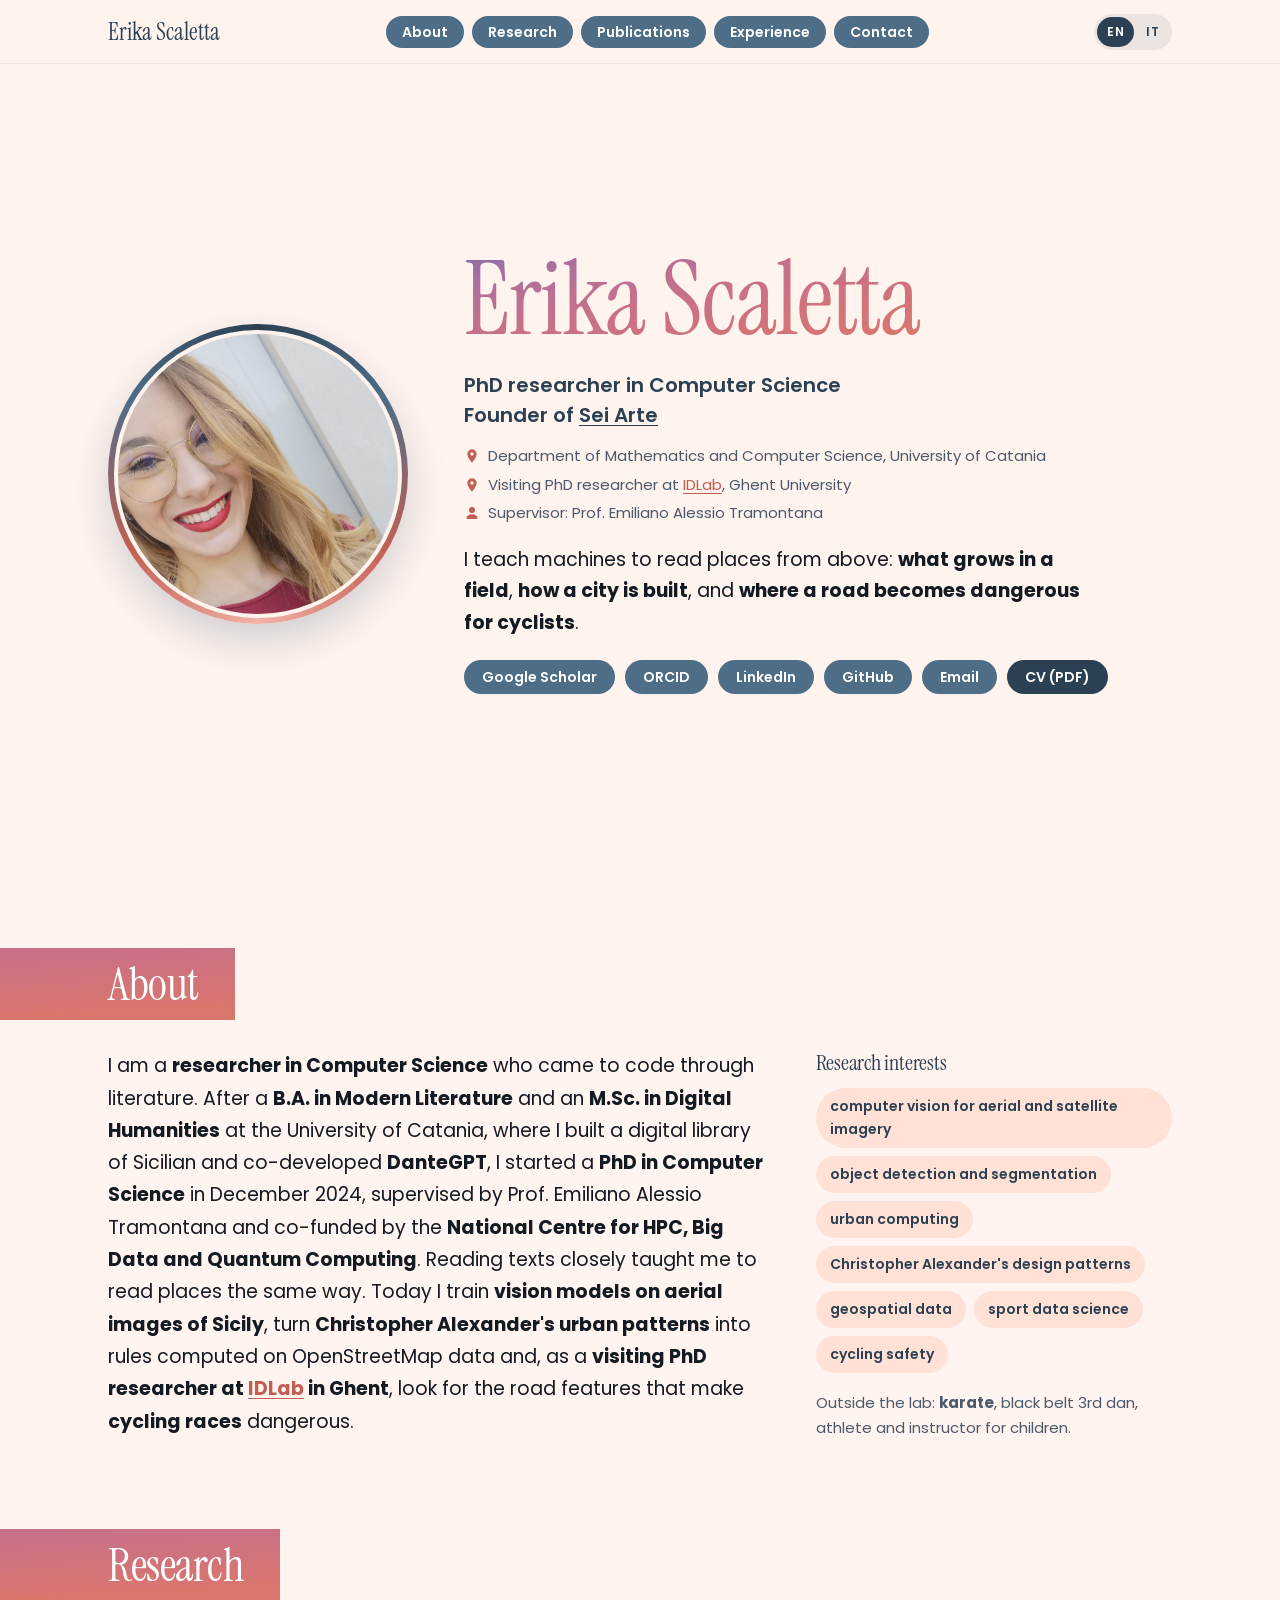
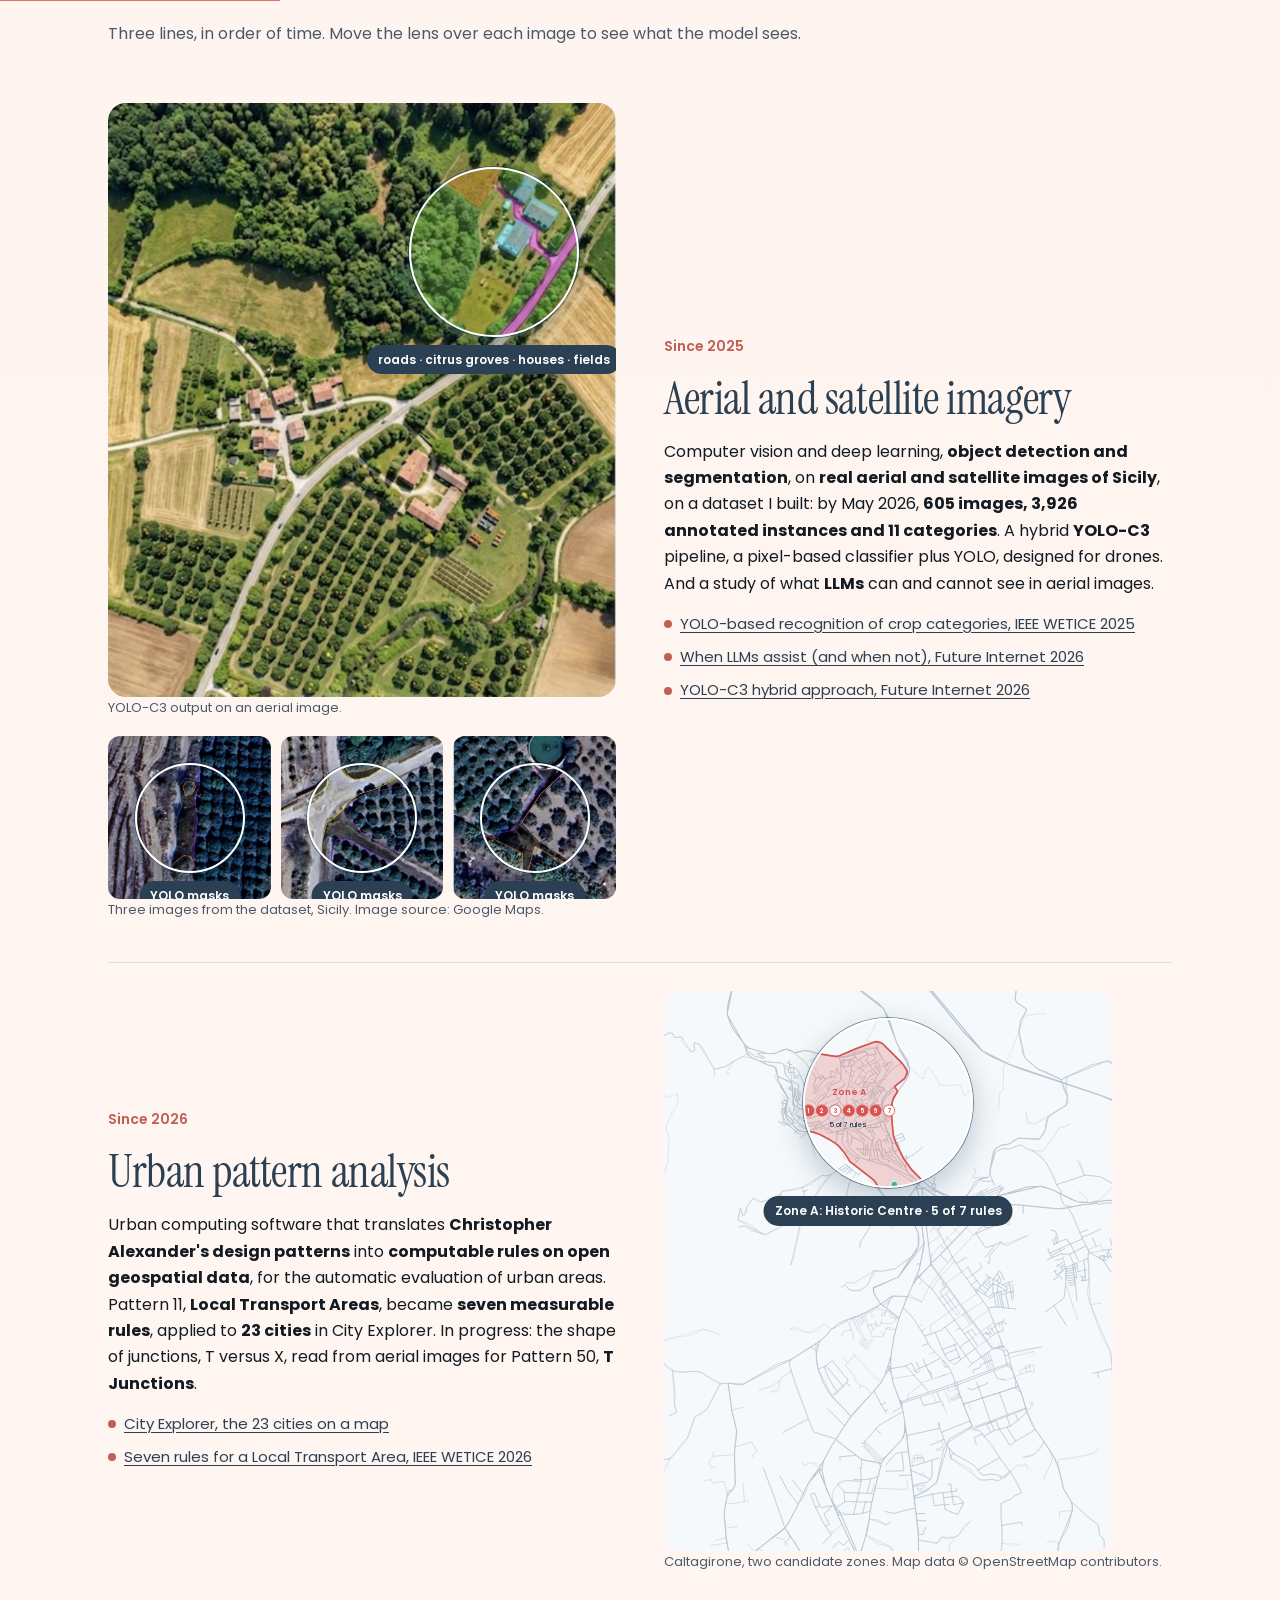
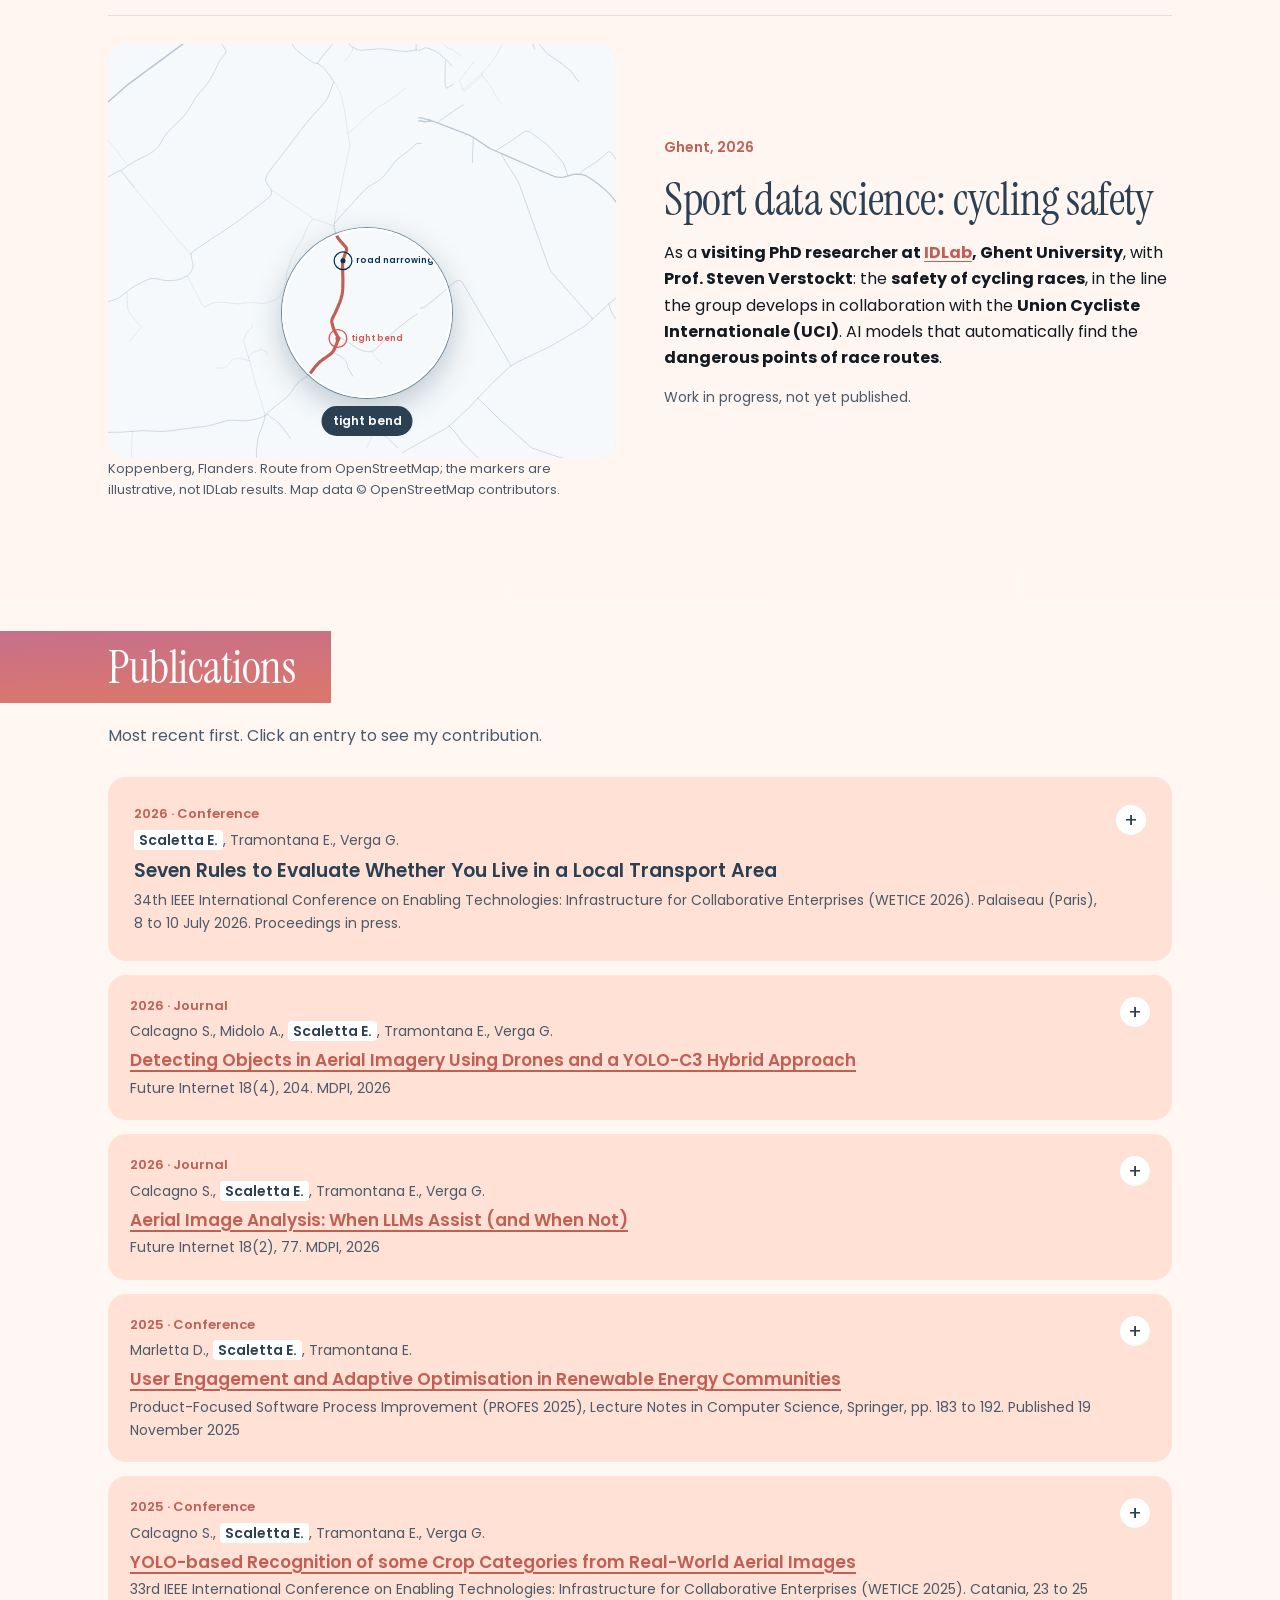
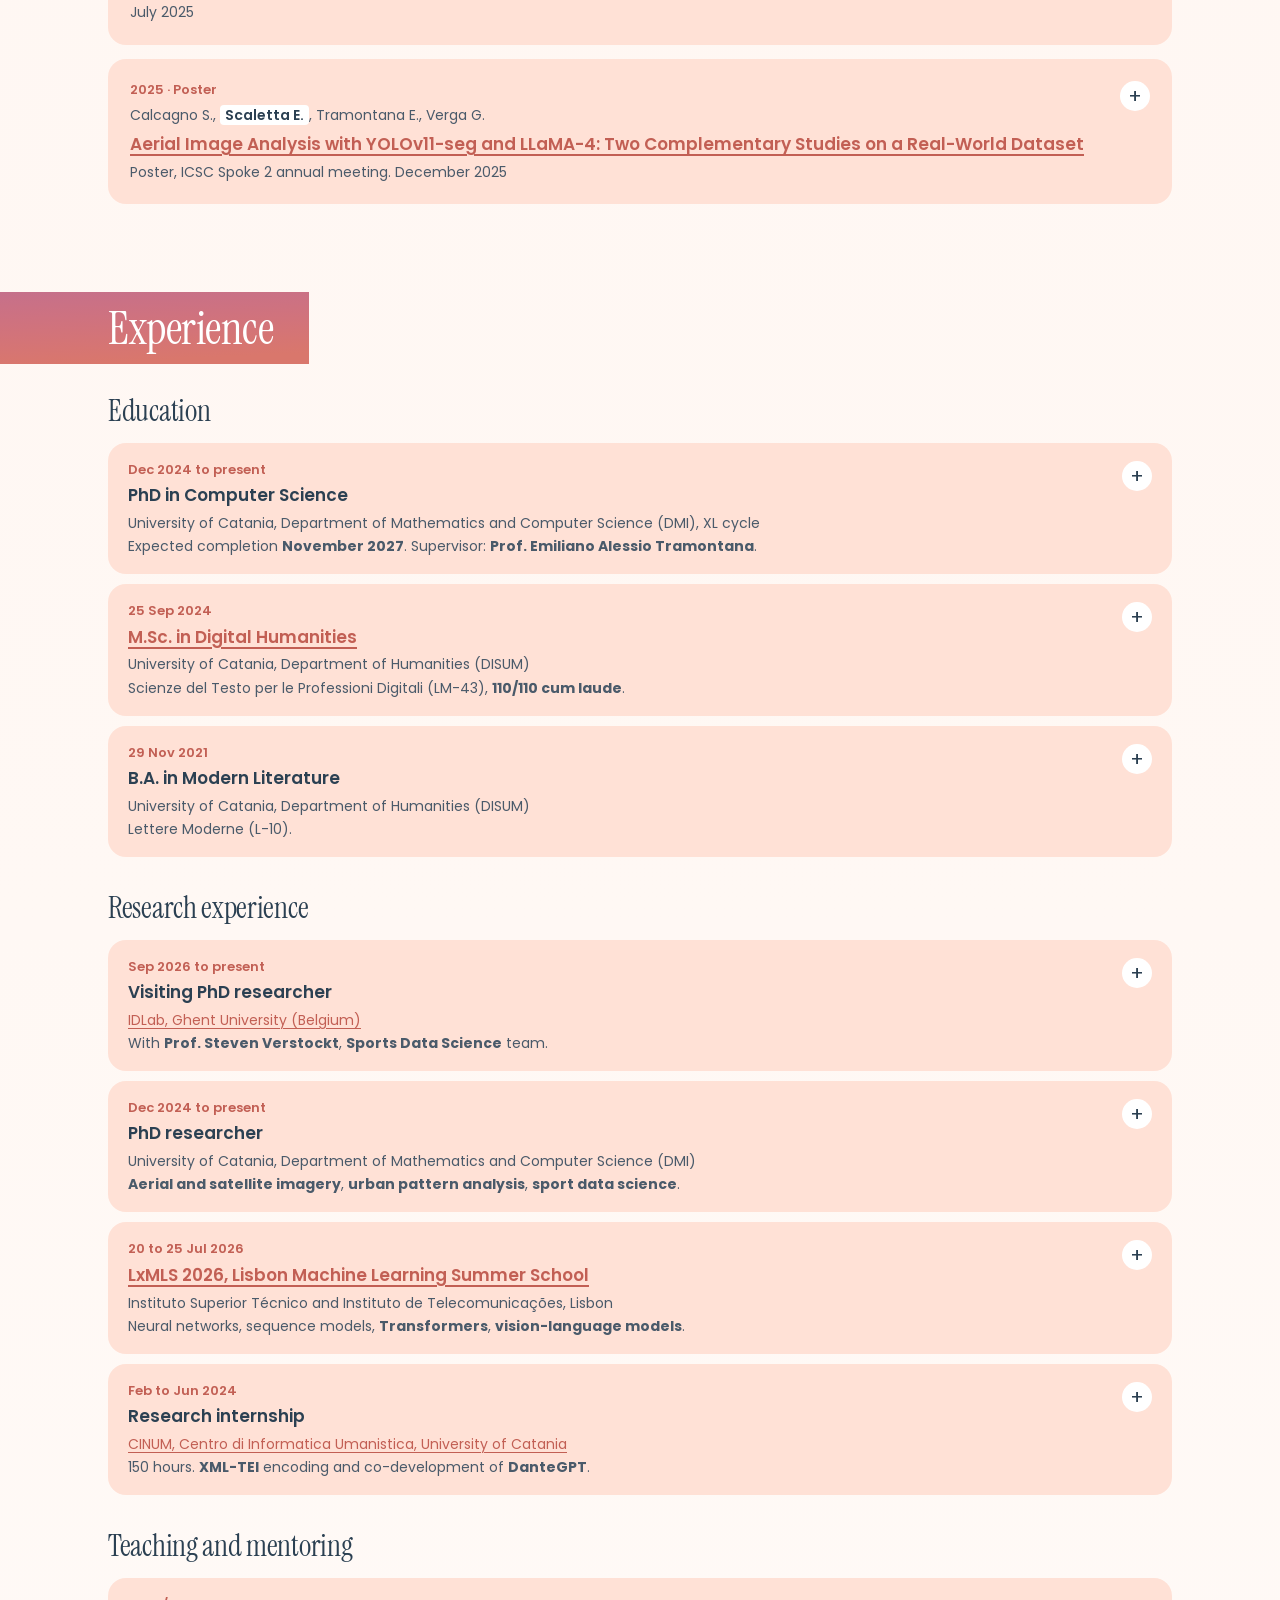
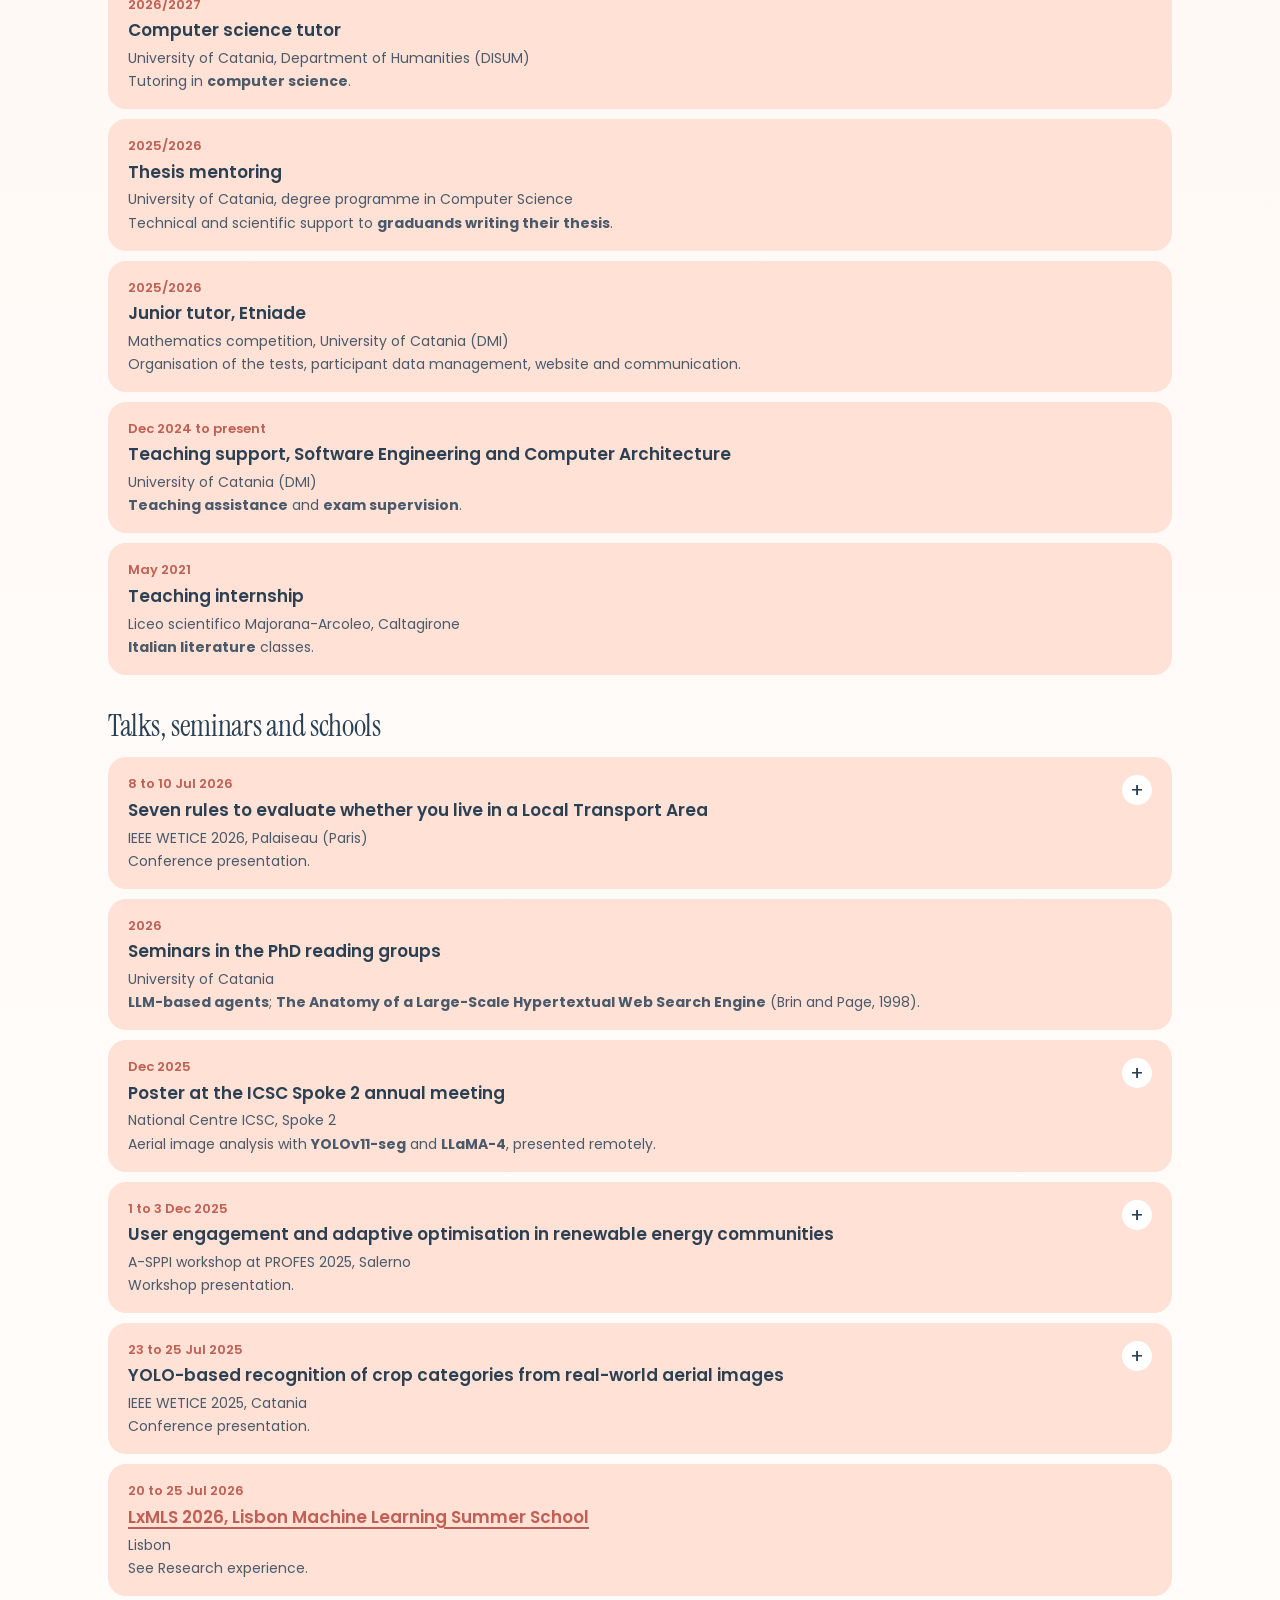
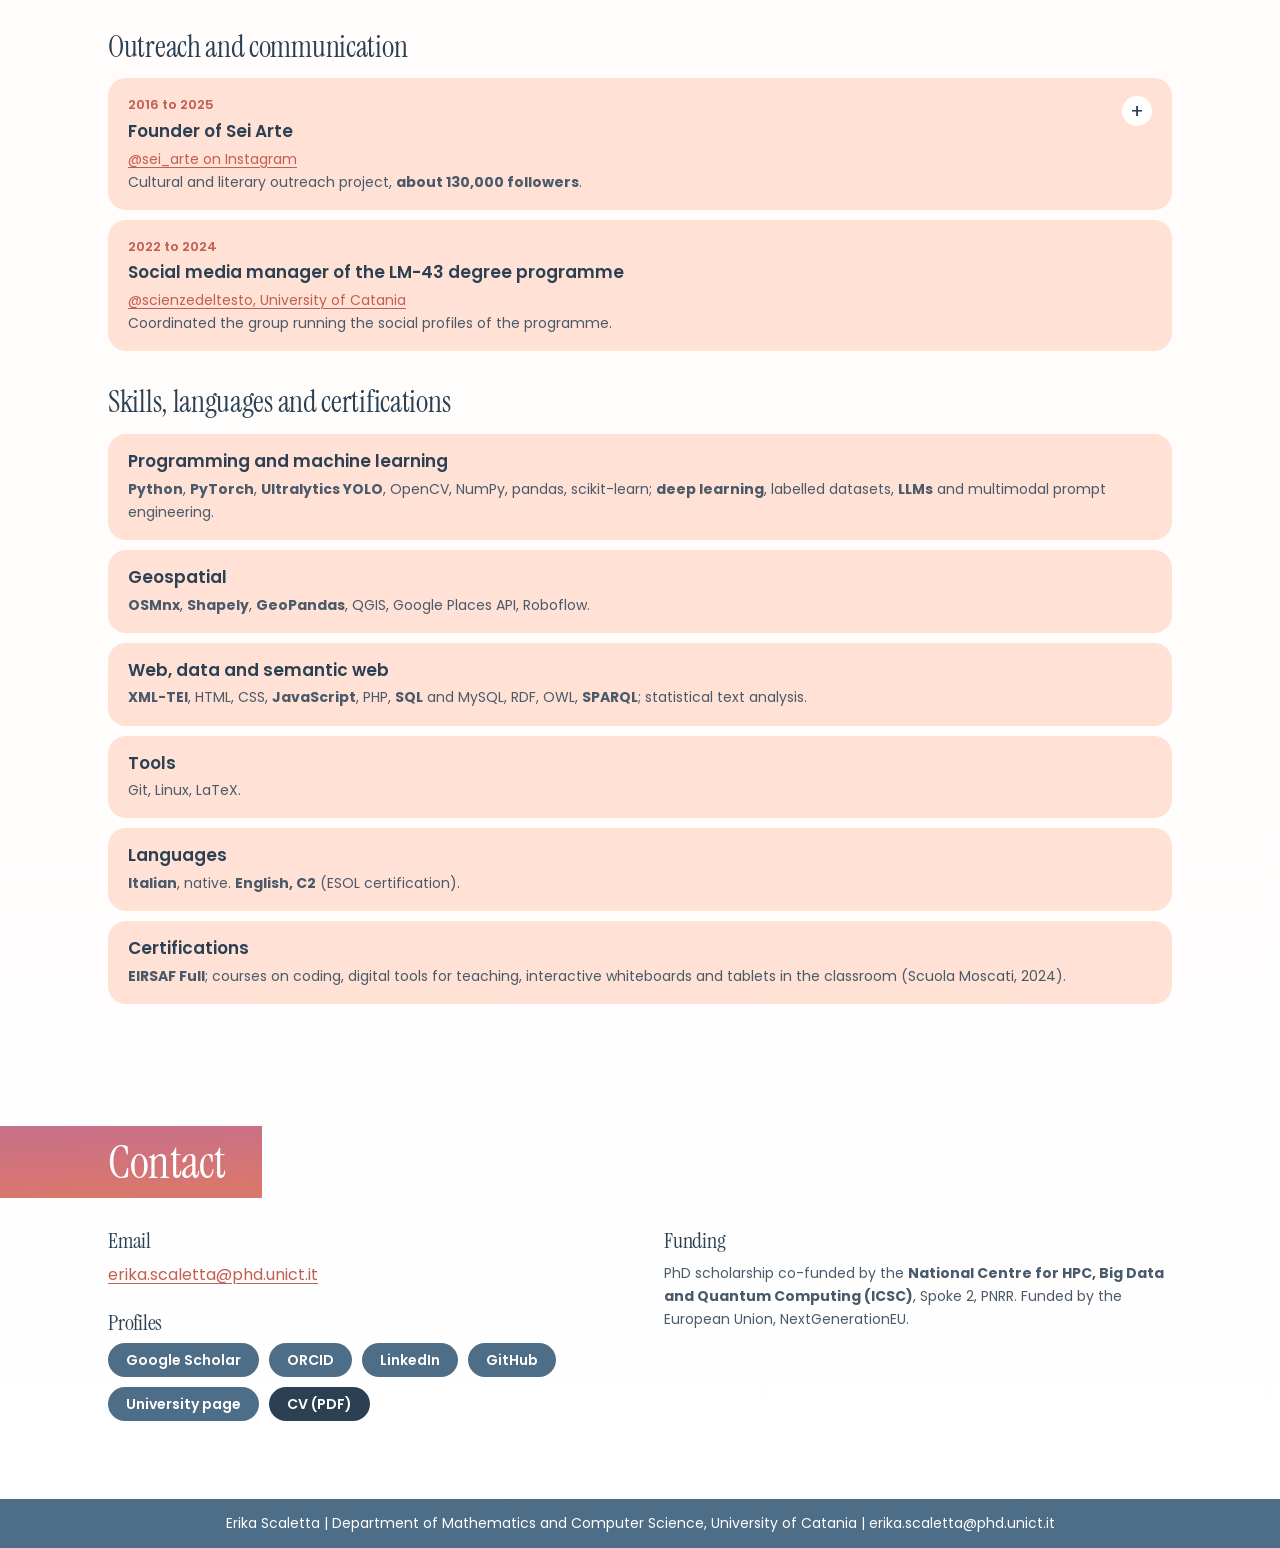
==== commit 37327765: "IDLab links to idlab.ugent.be wherever it appears Co-Authored-By: Claude Fable 5.1 <noreply@anthropi" ====
--- a/corallo.html
+++ b/corallo.html
@@ -56,7 +56,7 @@
       </ul>
       <ul class="facts">
         <li><svg viewBox="0 0 24 24" aria-hidden="true"><path d="M12 2a7 7 0 0 0-7 7c0 5.2 7 13 7 13s7-7.8 7-13a7 7 0 0 0-7-7zm0 9.5A2.5 2.5 0 1 1 12 6.5a2.5 2.5 0 0 1 0 5z"/></svg><span data-i18n="fact.dept">Department of Mathematics and Computer Science, University of Catania</span></li>
-        <li><svg viewBox="0 0 24 24" aria-hidden="true"><path d="M12 2a7 7 0 0 0-7 7c0 5.2 7 13 7 13s7-7.8 7-13a7 7 0 0 0-7-7zm0 9.5A2.5 2.5 0 1 1 12 6.5a2.5 2.5 0 0 1 0 5z"/></svg><span data-i18n="fact.visit">Visiting PhD researcher at IDLab, Ghent University</span></li>
+        <li><svg viewBox="0 0 24 24" aria-hidden="true"><path d="M12 2a7 7 0 0 0-7 7c0 5.2 7 13 7 13s7-7.8 7-13a7 7 0 0 0-7-7zm0 9.5A2.5 2.5 0 1 1 12 6.5a2.5 2.5 0 0 1 0 5z"/></svg><span data-i18n="fact.visit">Visiting PhD researcher at <a href="https://idlab.ugent.be/">IDLab</a>, Ghent University</span></li>
         <li><svg viewBox="0 0 24 24" aria-hidden="true"><path d="M12 12a4.5 4.5 0 1 0 0-9 4.5 4.5 0 0 0 0 9zm0 2c-4 0-8 2-8 5v2h16v-2c0-3-4-5-8-5z"/></svg><span data-i18n="fact.sup">Supervisor: Prof. Emiliano Alessio Tramontana</span></li>
       </ul>
       <p class="lede" data-i18n="lede">I teach machines to read places from above: <b>what grows in a field</b>, <b>how a city is built</b>, and <b>where a road becomes dangerous for cyclists</b>.</p>
@@ -78,7 +78,7 @@
   <div class="wrap">
     <h2 class="band" id="about-title" data-i18n="about.title">About</h2>
     <div class="about-grid">
-      <p class="bio" data-i18n="about.bio">I am a <b>researcher in Computer Science</b> who came to code through literature. After a <b>B.A. in Modern Literature</b> and an <b>M.Sc. in Digital Humanities</b> at the University of Catania, where I built a digital library of Sicilian and co-developed <b>DanteGPT</b>, I started a <b>PhD in Computer Science</b> in December 2024, supervised by Prof. Emiliano Alessio Tramontana and co-funded by the <b>National Centre for HPC, Big Data and Quantum Computing</b>. Reading texts closely taught me to read places the same way. Today I train <b>vision models on aerial images of Sicily</b>, turn <b>Christopher Alexander's urban patterns</b> into rules computed on OpenStreetMap data and, as a <b>visiting PhD researcher at IDLab in Ghent</b>, look for the road features that make <b>cycling races</b> dangerous.</p>
+      <p class="bio" data-i18n="about.bio">I am a <b>researcher in Computer Science</b> who came to code through literature. After a <b>B.A. in Modern Literature</b> and an <b>M.Sc. in Digital Humanities</b> at the University of Catania, where I built a digital library of Sicilian and co-developed <b>DanteGPT</b>, I started a <b>PhD in Computer Science</b> in December 2024, supervised by Prof. Emiliano Alessio Tramontana and co-funded by the <b>National Centre for HPC, Big Data and Quantum Computing</b>. Reading texts closely taught me to read places the same way. Today I train <b>vision models on aerial images of Sicily</b>, turn <b>Christopher Alexander's urban patterns</b> into rules computed on OpenStreetMap data and, as a <b>visiting PhD researcher at <a href="https://idlab.ugent.be/">IDLab</a> in Ghent</b>, look for the road features that make <b>cycling races</b> dangerous.</p>
       <div class="about-side">
         <h3 data-i18n="about.interests">Research interests</h3>
         <ul class="tags">
@@ -164,7 +164,7 @@
       <div class="line-text">
         <p class="when" data-i18n="r3.when">Ghent, 2026</p>
         <h3 data-i18n="r3.title">Sport data science: cycling safety</h3>
-        <p data-i18n="r3.text">As a <b>visiting PhD researcher at IDLab, Ghent University</b>, with <b>Prof. Steven Verstockt</b>: the <b>safety of cycling races</b>, in the line the group develops in collaboration with the <b>Union Cycliste Internationale (UCI)</b>. AI models that automatically find the <b>dangerous points of race routes</b>.</p>
+        <p data-i18n="r3.text">As a <b>visiting PhD researcher at <a href="https://idlab.ugent.be/">IDLab</a>, Ghent University</b>, with <b>Prof. Steven Verstockt</b>: the <b>safety of cycling races</b>, in the line the group develops in collaboration with the <b>Union Cycliste Internationale (UCI)</b>. AI models that automatically find the <b>dangerous points of race routes</b>.</p>
         <p class="wip" data-i18n="r3.wip">Work in progress, not yet published.</p>
       </div>
       <div class="line-fig">
--- a/assets/css/site.css
+++ b/assets/css/site.css
@@ -18,7 +18,7 @@
   --p:6%;
   --g-dark:#063050;
   --g-light:#4F9FF5;
-  --ring:linear-gradient(135deg,#063050 0%,#2B59C3 40%,#4F9FF5 75%,#A9DBF7 100%);
+  --ring:conic-gradient(from 0deg,#063050,#2B59C3,#4F9FF5,#A9DBF7,#4F9FF5,#2B59C3,#063050);
   --nav-bg:rgba(235,245,254,.9);
   --shadow:rgba(44,101,176,.28);
   --shadow-soft:rgba(44,101,176,.16);
@@ -79,8 +79,11 @@
 .hero{min-height:100vh;display:flex;align-items:center;padding:calc(var(--nav-h) + 24px) 0 40px}
 .hero-grid{display:grid;grid-template-columns:300px 1fr;gap:56px;align-items:center;width:100%}
 /* the ring around the photo, like an Instagram story, in the blues of the site */
-.photo{margin:0;width:300px;height:300px;border-radius:50%;overflow:hidden;padding:6px;background:var(--ring);box-shadow:0 18px 40px rgba(6,48,80,.18)}
-.photo img{width:100%;height:100%;object-fit:cover;object-position:35% 22%;display:block;border-radius:50%;border:4px solid var(--bg);background:var(--box)}
+.photo{position:relative;margin:0;width:300px;height:300px;border-radius:50%;overflow:hidden;padding:6px;box-shadow:0 18px 40px rgba(6,48,80,.18);isolation:isolate}
+/* the gradient lives on a larger layer under the photo and turns clockwise; the photo stays still */
+.photo::before{content:"";position:absolute;left:-50%;top:-50%;width:200%;height:200%;background:var(--ring);z-index:-1;animation:ring-turn 4s linear infinite}
+@keyframes ring-turn{to{transform:rotate(360deg)}}
+.photo img{position:relative;width:100%;height:100%;object-fit:cover;object-position:35% 22%;display:block;border-radius:50%;border:4px solid var(--bg);background:var(--box)}
 h1{font-size:clamp(54px,8vw,104px);line-height:.95;margin:0 0 18px}
 .name{position:relative;display:block;font-family:"Instrument Serif",Georgia,serif;font-weight:400;letter-spacing:-.01em;height:1em;width:100%}
 .name-svg{position:absolute;left:0;top:0;width:0;height:0;overflow:visible;font:inherit}
@@ -223,7 +226,7 @@
   --night:#2B4052;--band:#4E6D87;--band-2:#C25F54;--sky:#4E6D87;--box:#FFE1D6;
   --shadow:rgba(78,109,135,.28);--shadow-soft:rgba(78,109,135,.16);
   --g-dark:#4E6D87;--g-light:#D9776C;
-  --ring:linear-gradient(135deg,#2B4052 0%,#4E6D87 35%,#C25F54 70%,#F3B3A6 100%);
+  --ring:conic-gradient(from 0deg,#2B4052,#4E6D87,#C25F54,#F3B3A6,#C25F54,#4E6D87,#2B4052);
 }
 html.theme-coral .pill:hover,html.theme-coral .pill:focus-visible{background:var(--band-2)}
 html.theme-coral .pill.is-on,html.theme-coral .nav-links .pill.current{background:var(--band-2)}
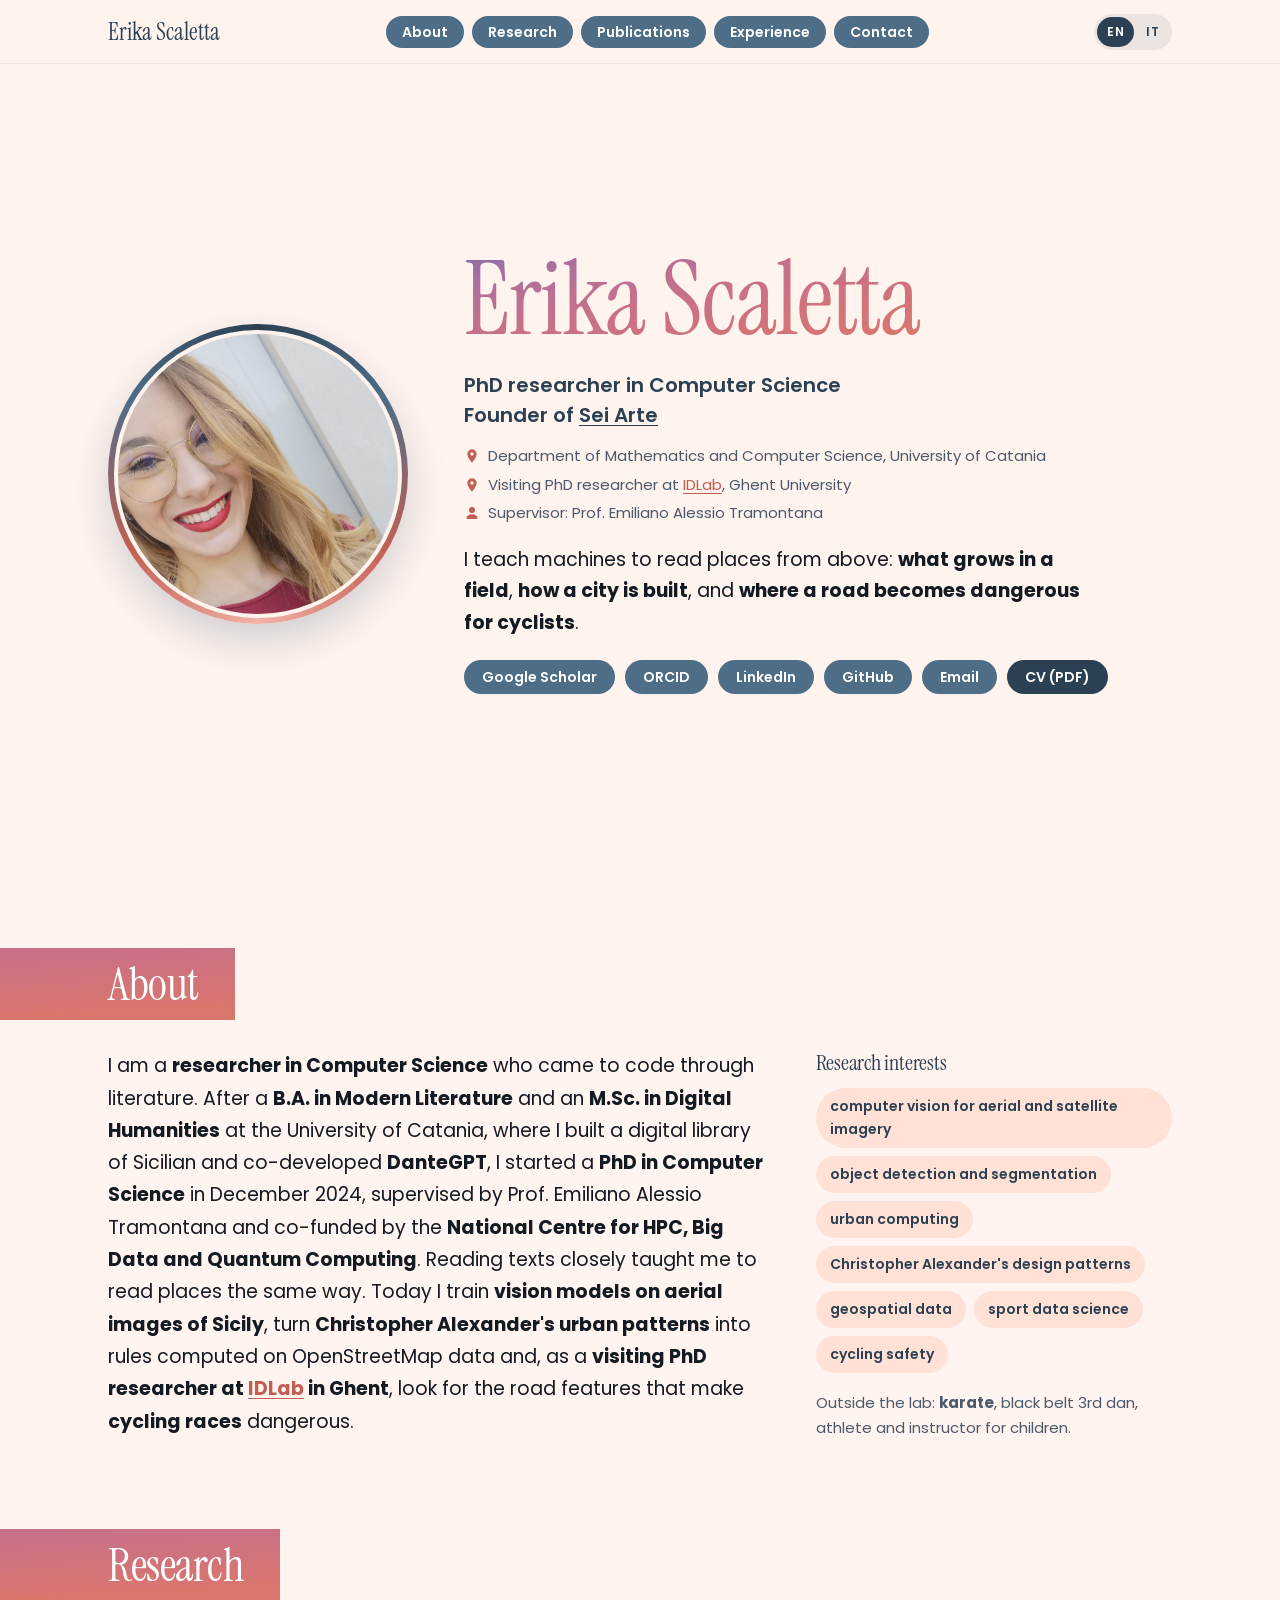
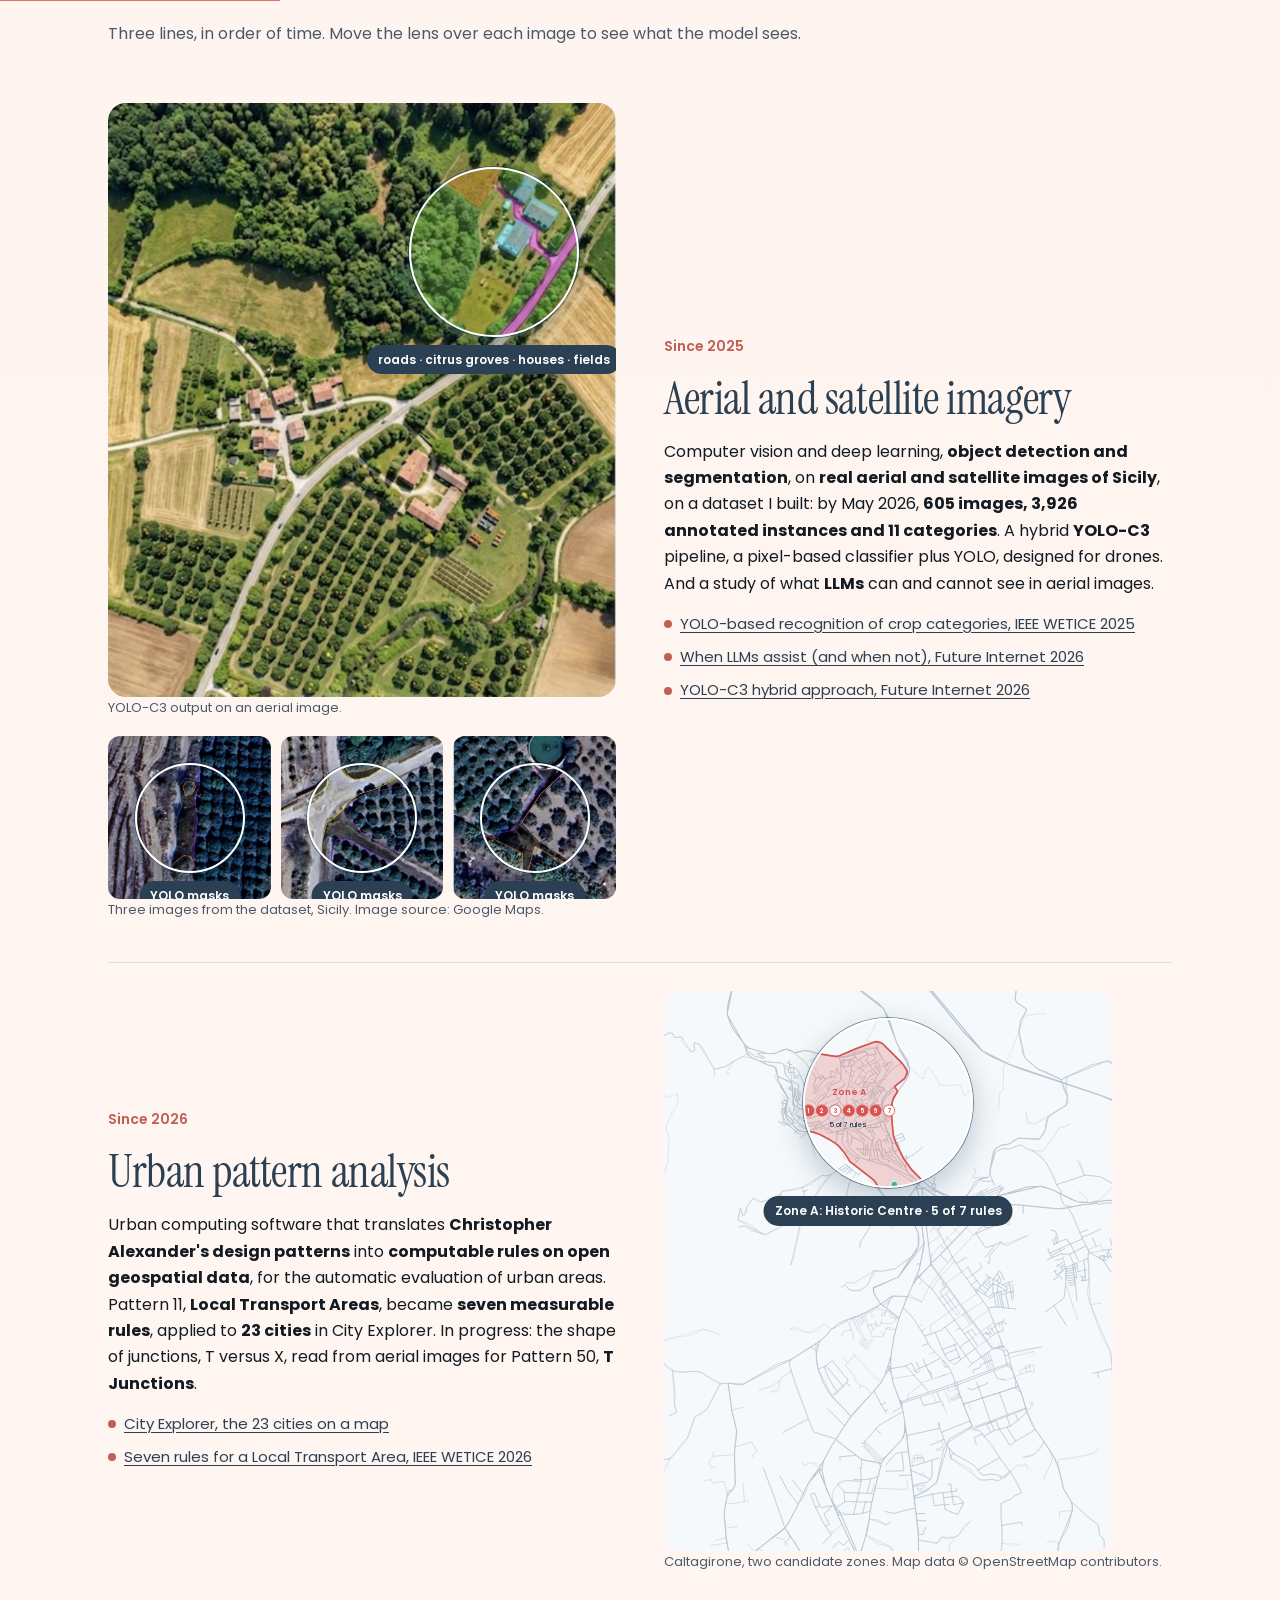
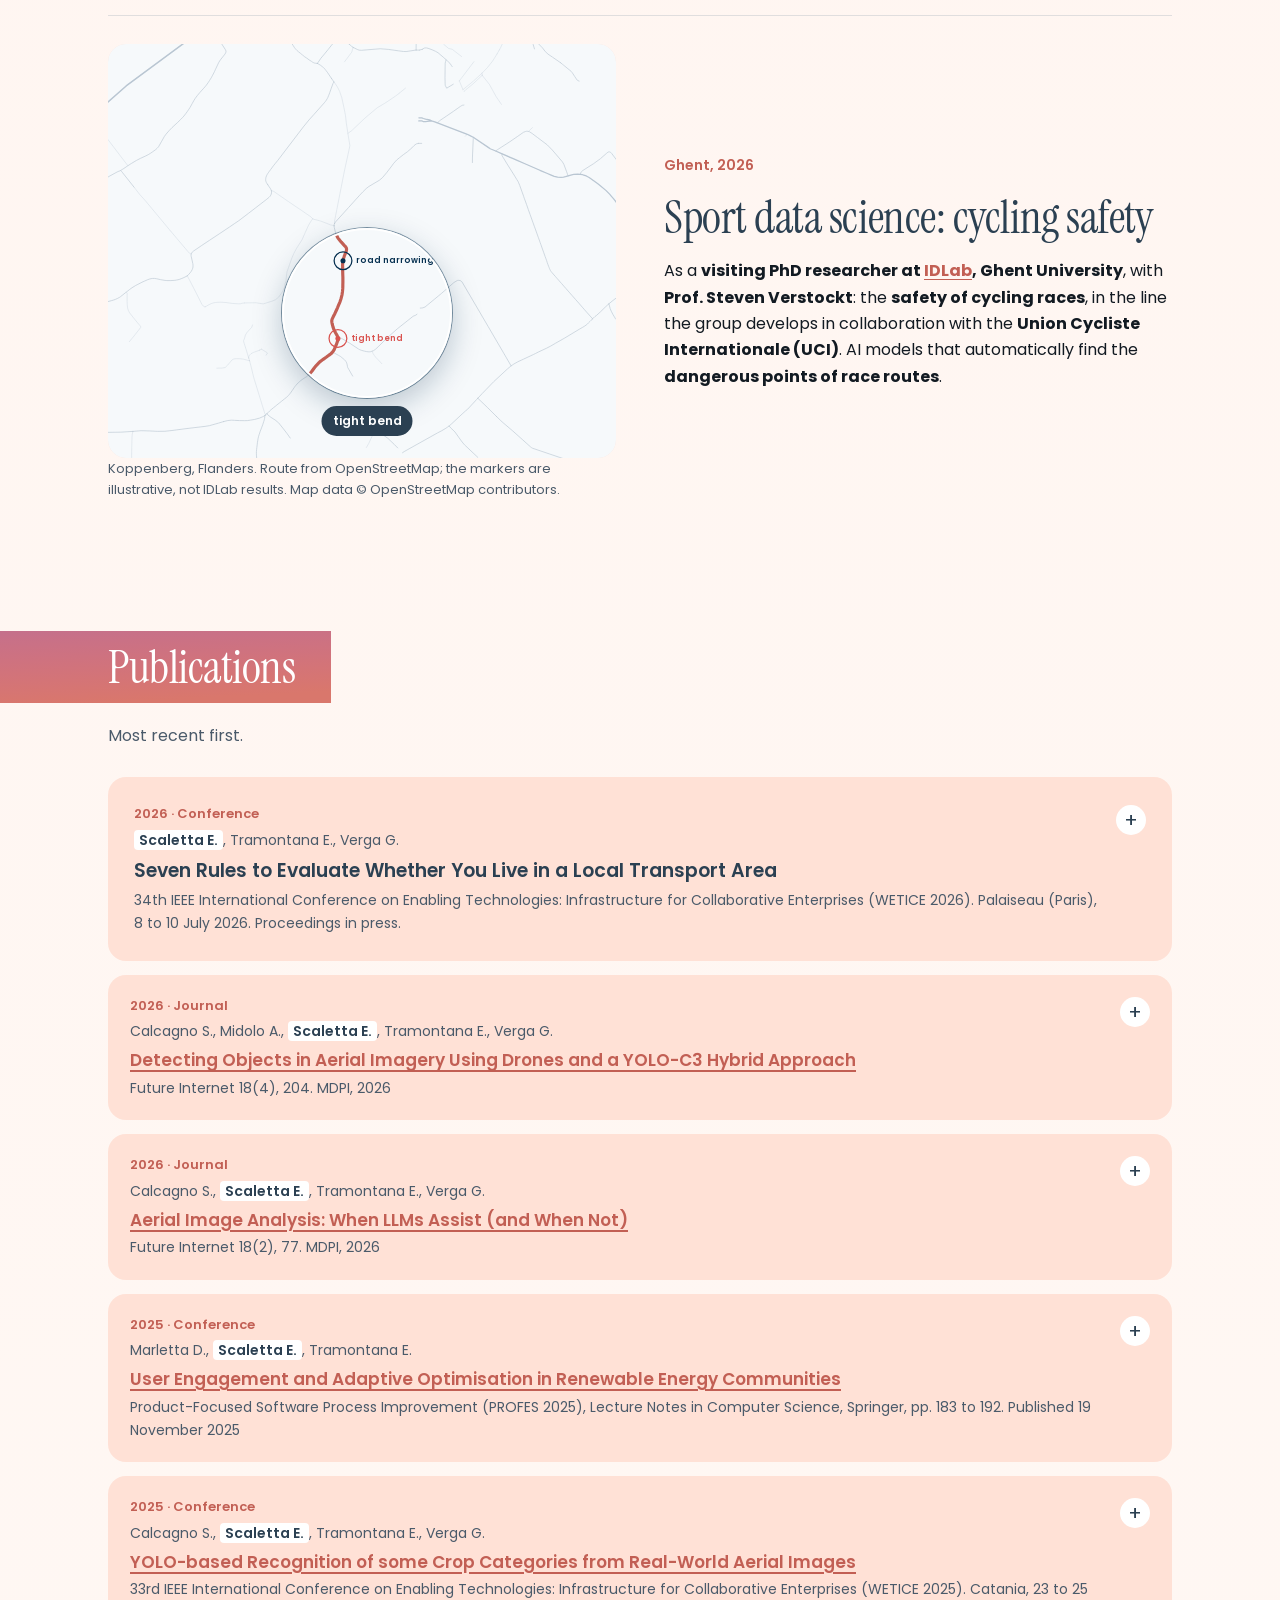
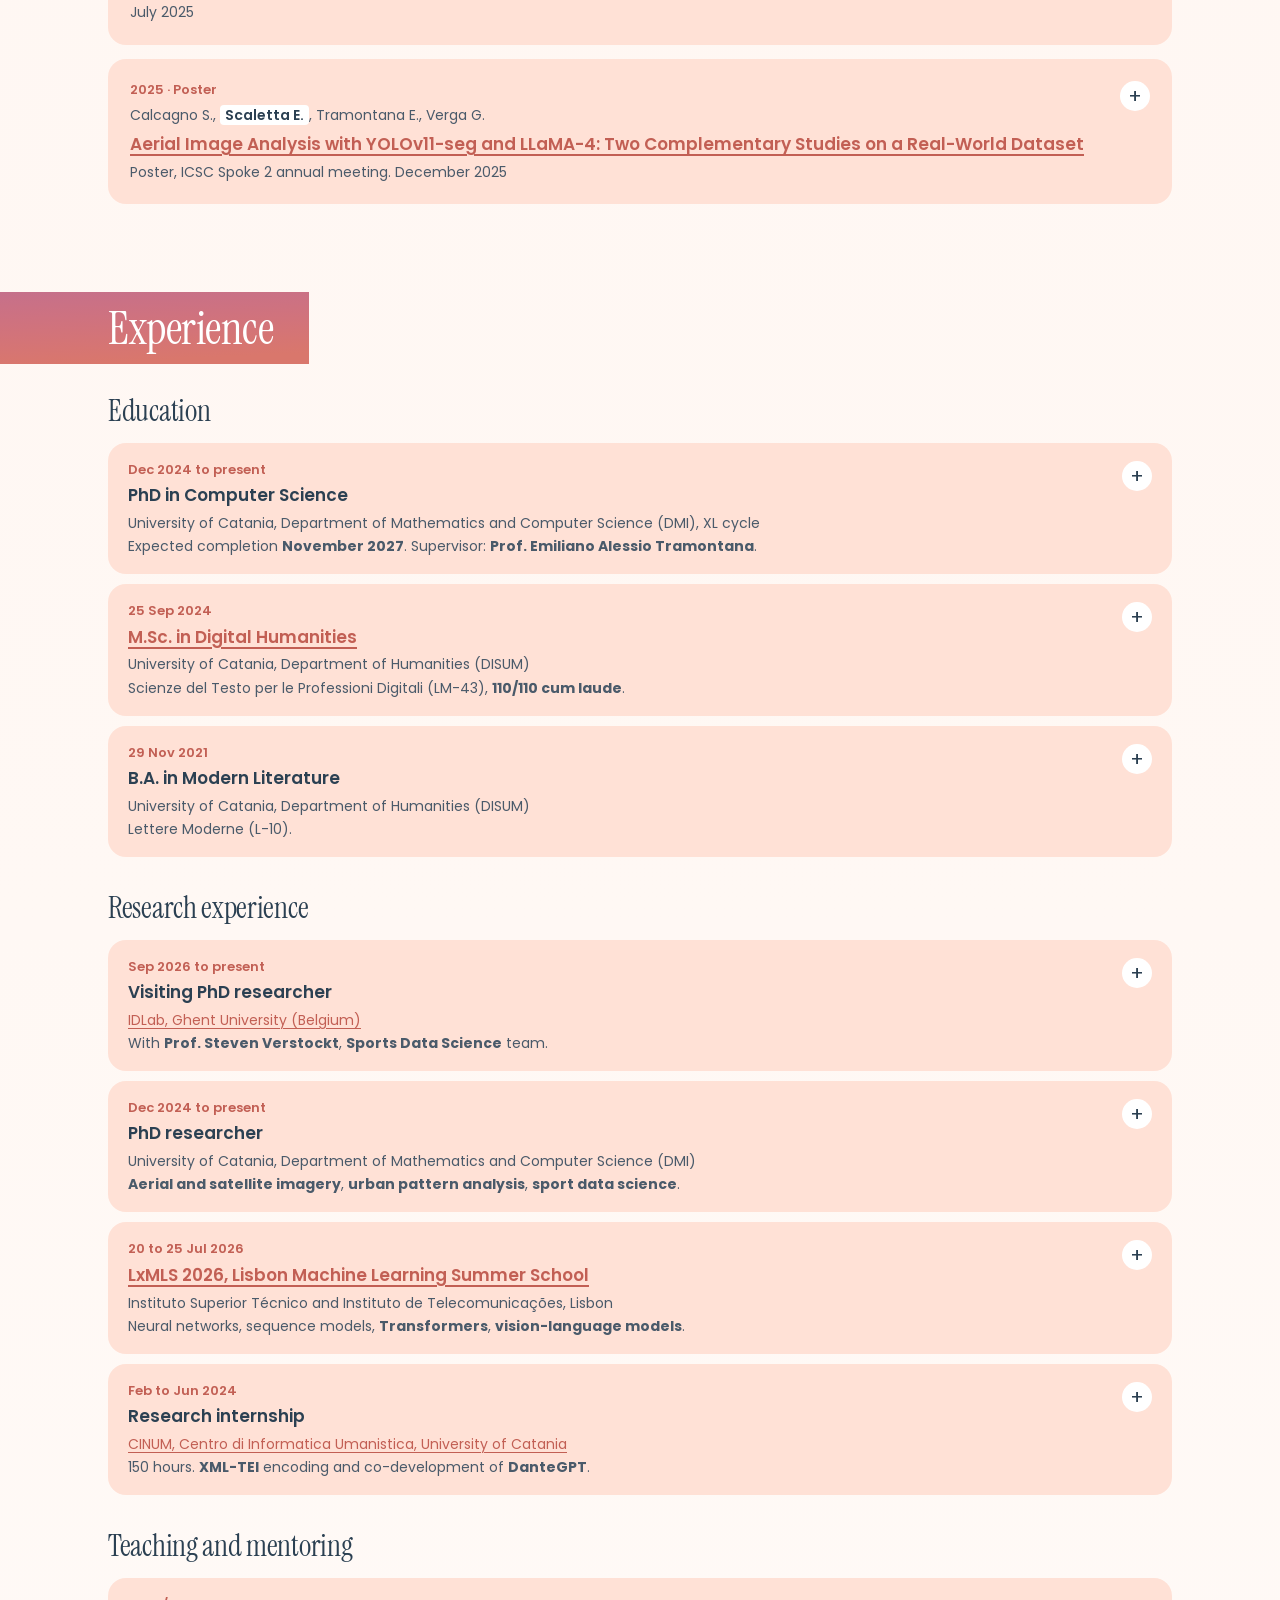
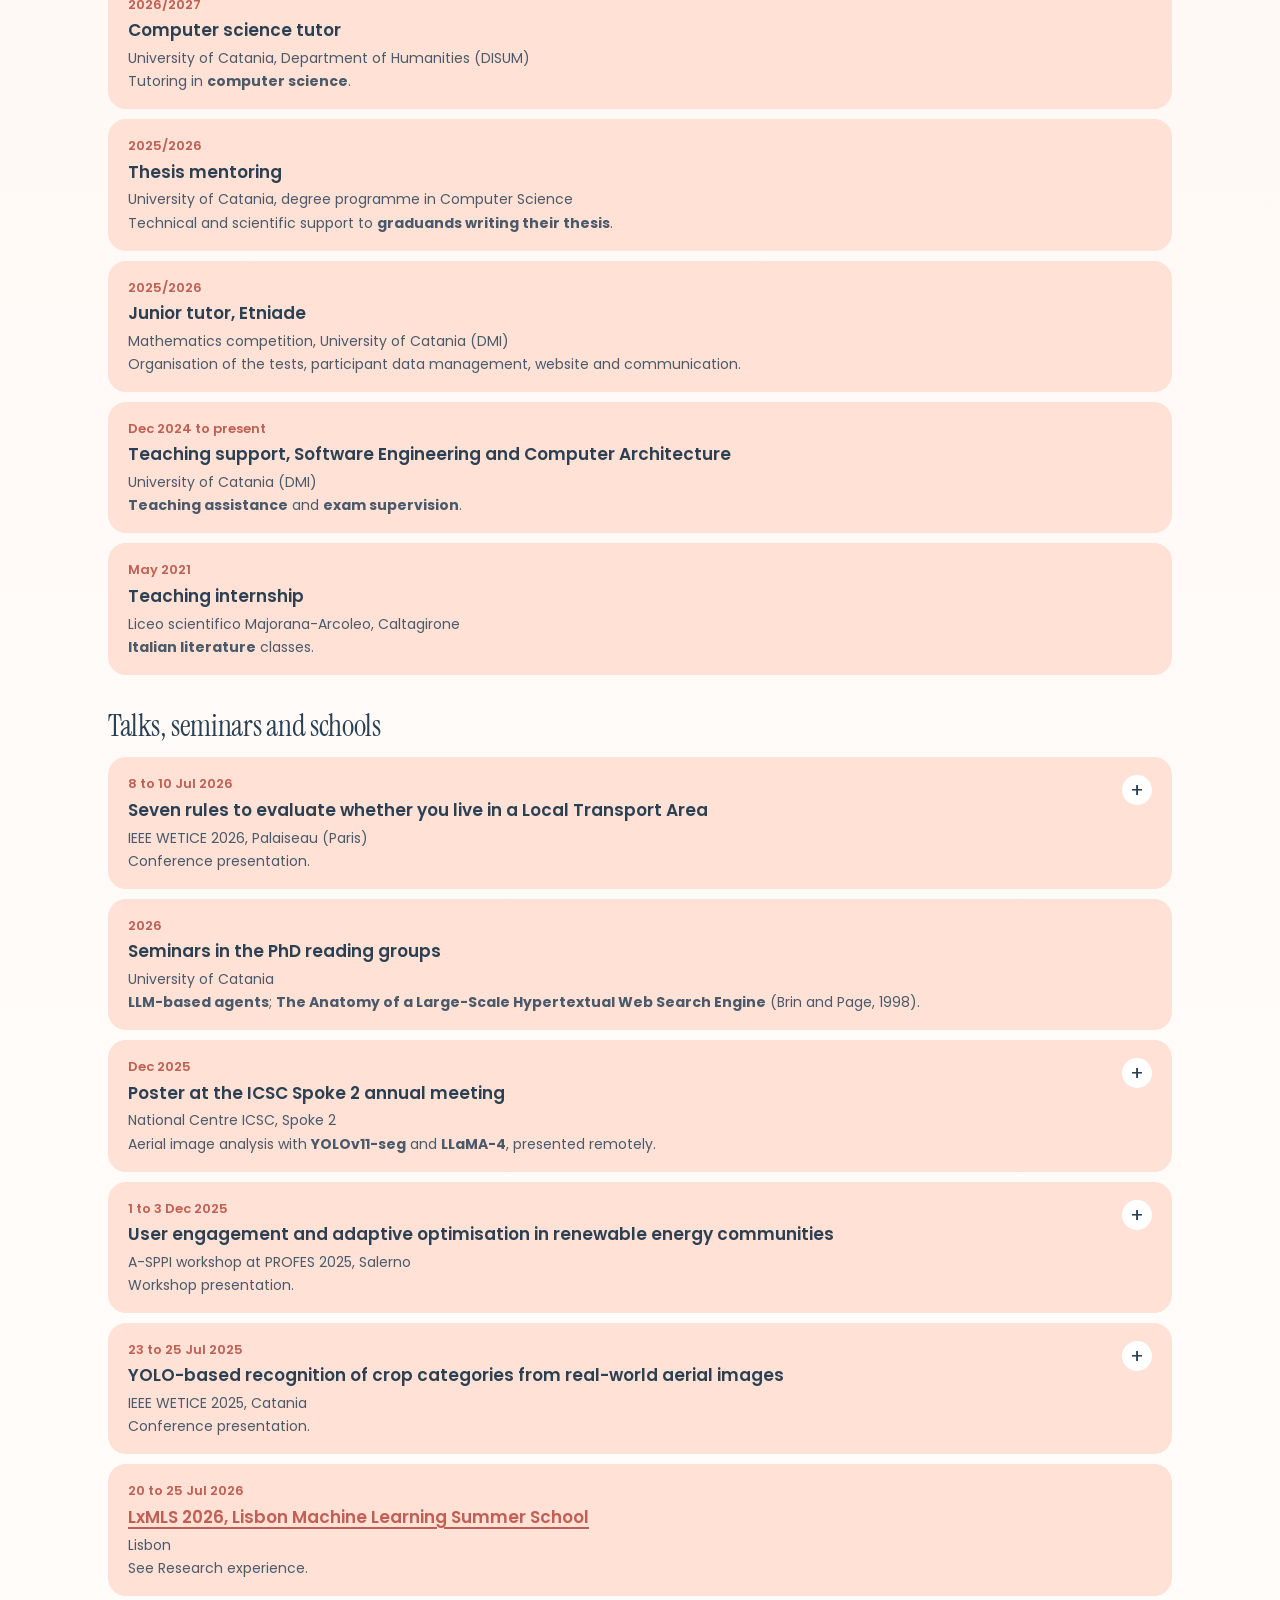
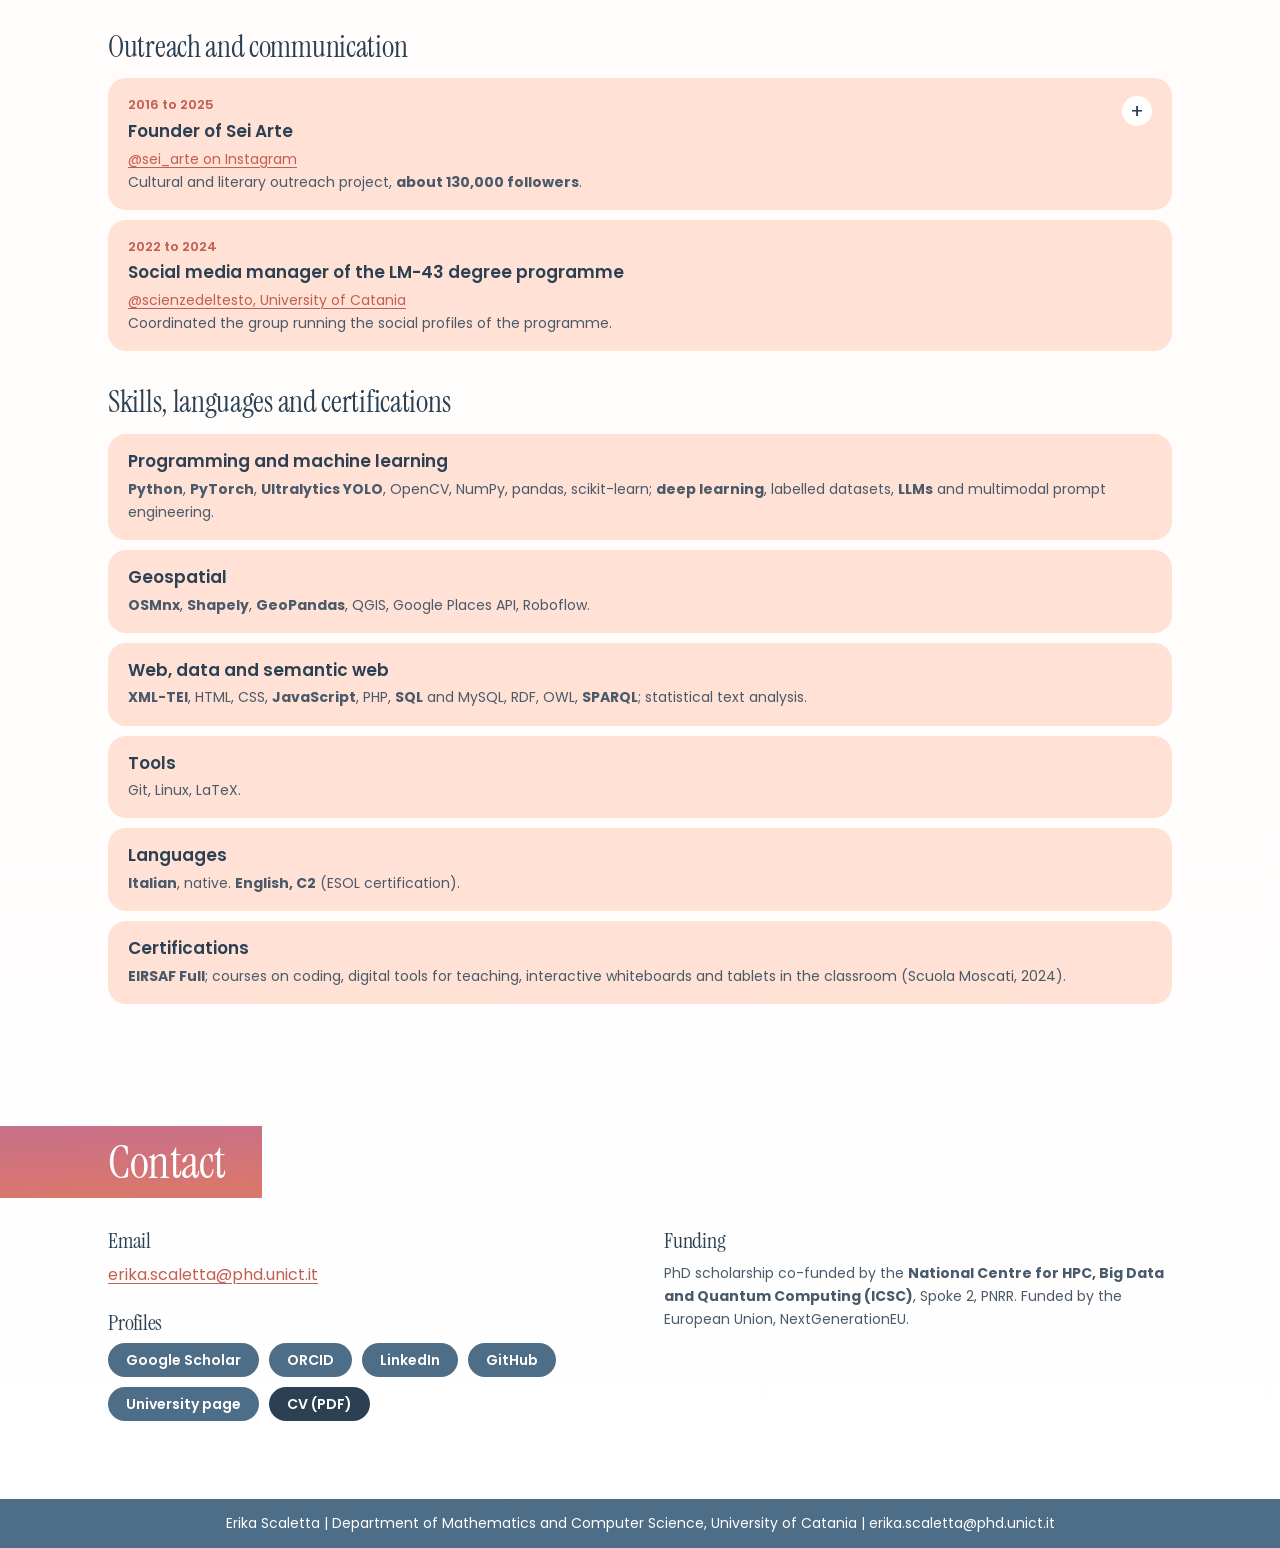
==== commit c1f648fa: "Drop the work-in-progress note and the publications hint Co-Authored-By: Claude Fable 5.1 <noreply@a" ====
--- a/corallo.html
+++ b/corallo.html
@@ -165,7 +165,6 @@
         <p class="when" data-i18n="r3.when">Ghent, 2026</p>
         <h3 data-i18n="r3.title">Sport data science: cycling safety</h3>
         <p data-i18n="r3.text">As a <b>visiting PhD researcher at <a href="https://idlab.ugent.be/">IDLab</a>, Ghent University</b>, with <b>Prof. Steven Verstockt</b>: the <b>safety of cycling races</b>, in the line the group develops in collaboration with the <b>Union Cycliste Internationale (UCI)</b>. AI models that automatically find the <b>dangerous points of race routes</b>.</p>
-        <p class="wip" data-i18n="r3.wip">Work in progress, not yet published.</p>
       </div>
       <div class="line-fig">
         <div class="surface route wide" data-route="markers" data-rest="0.51 0.65" tabindex="0" role="img" aria-label="Road map around the Koppenberg climb in Flanders. Under the lens, the race route and illustrative critical points." data-label="race route · critical points" data-label-it="percorso di gara · punti critici">
@@ -182,7 +181,7 @@
 <section class="section" id="publications" aria-labelledby="pub-title">
   <div class="wrap">
     <h2 class="band" id="pub-title" data-i18n="pub.title">Publications</h2>
-    <p class="intro" data-i18n="pub.intro">Most recent first. Click an entry to see my contribution.</p>
+    <p class="intro" data-i18n="pub.intro">Most recent first.</p>
     <ol class="cards" id="pub-list"></ol>
   </div>
 </section>
